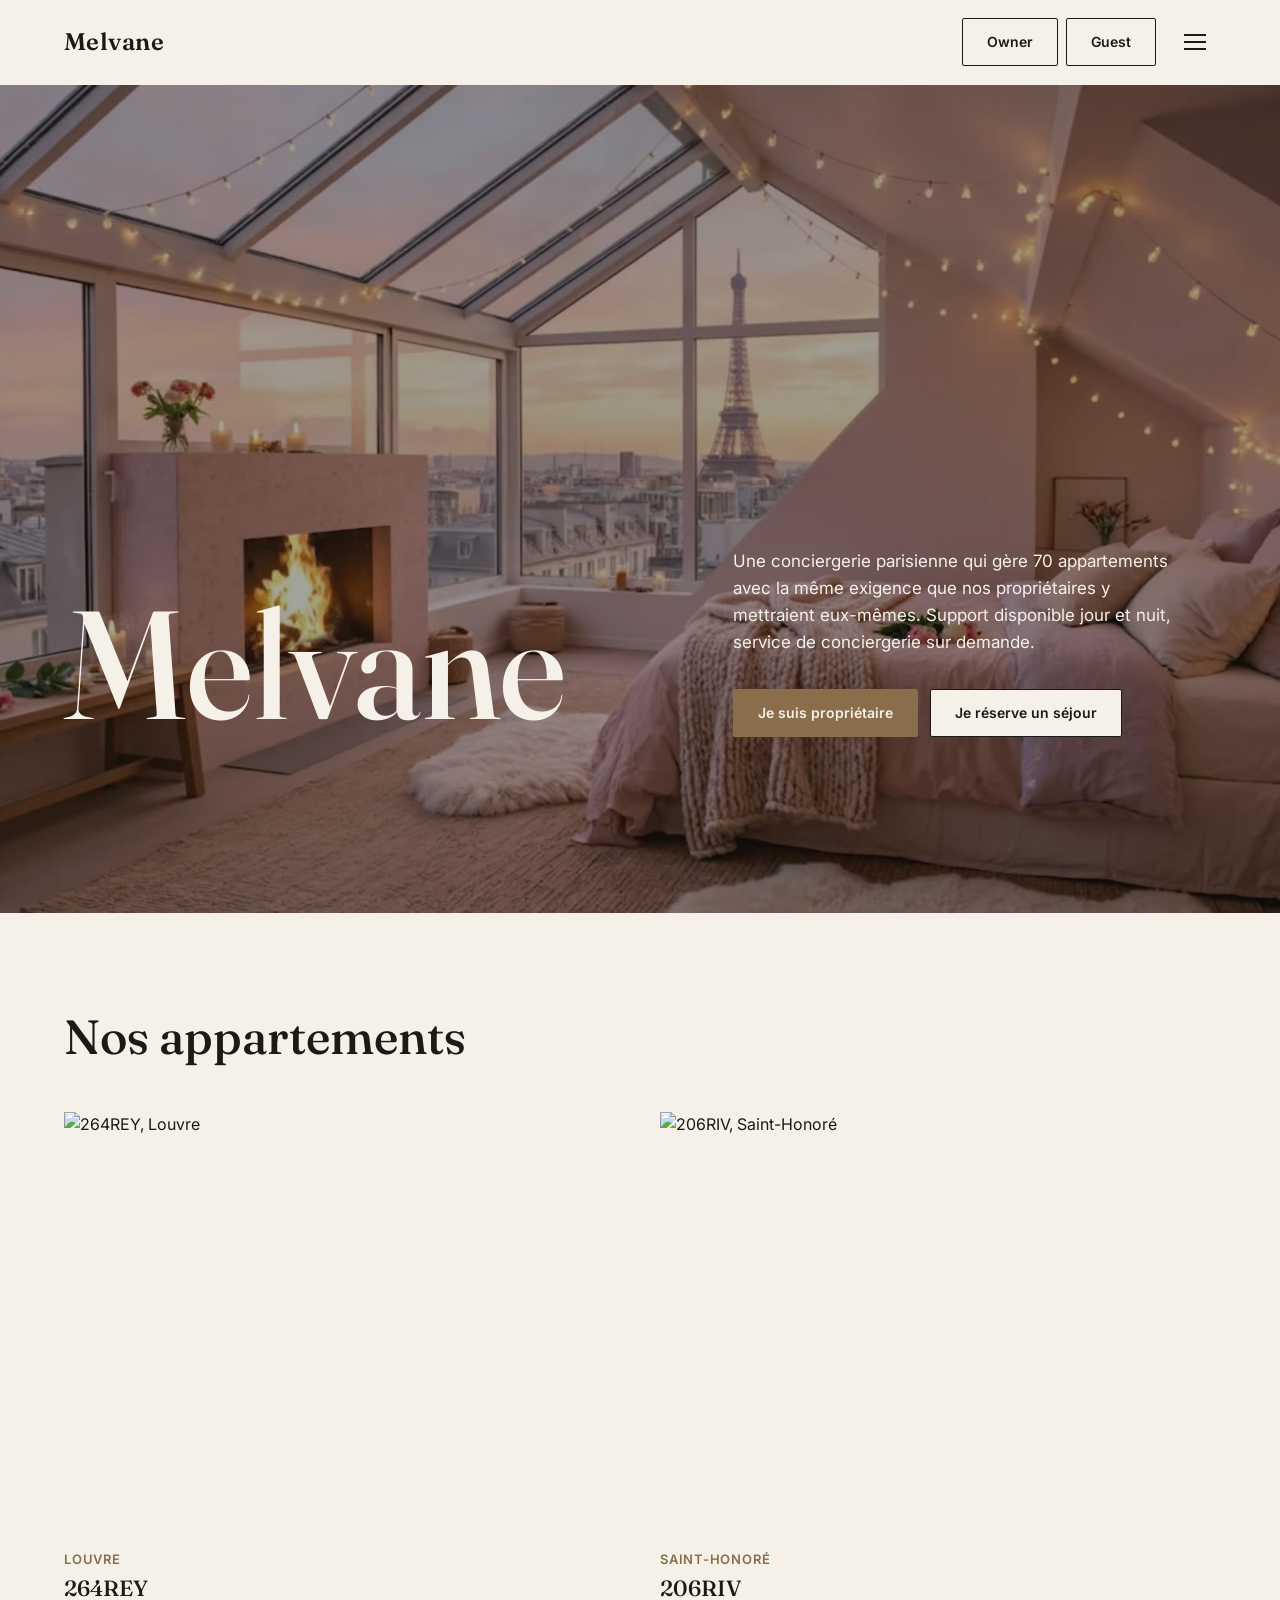
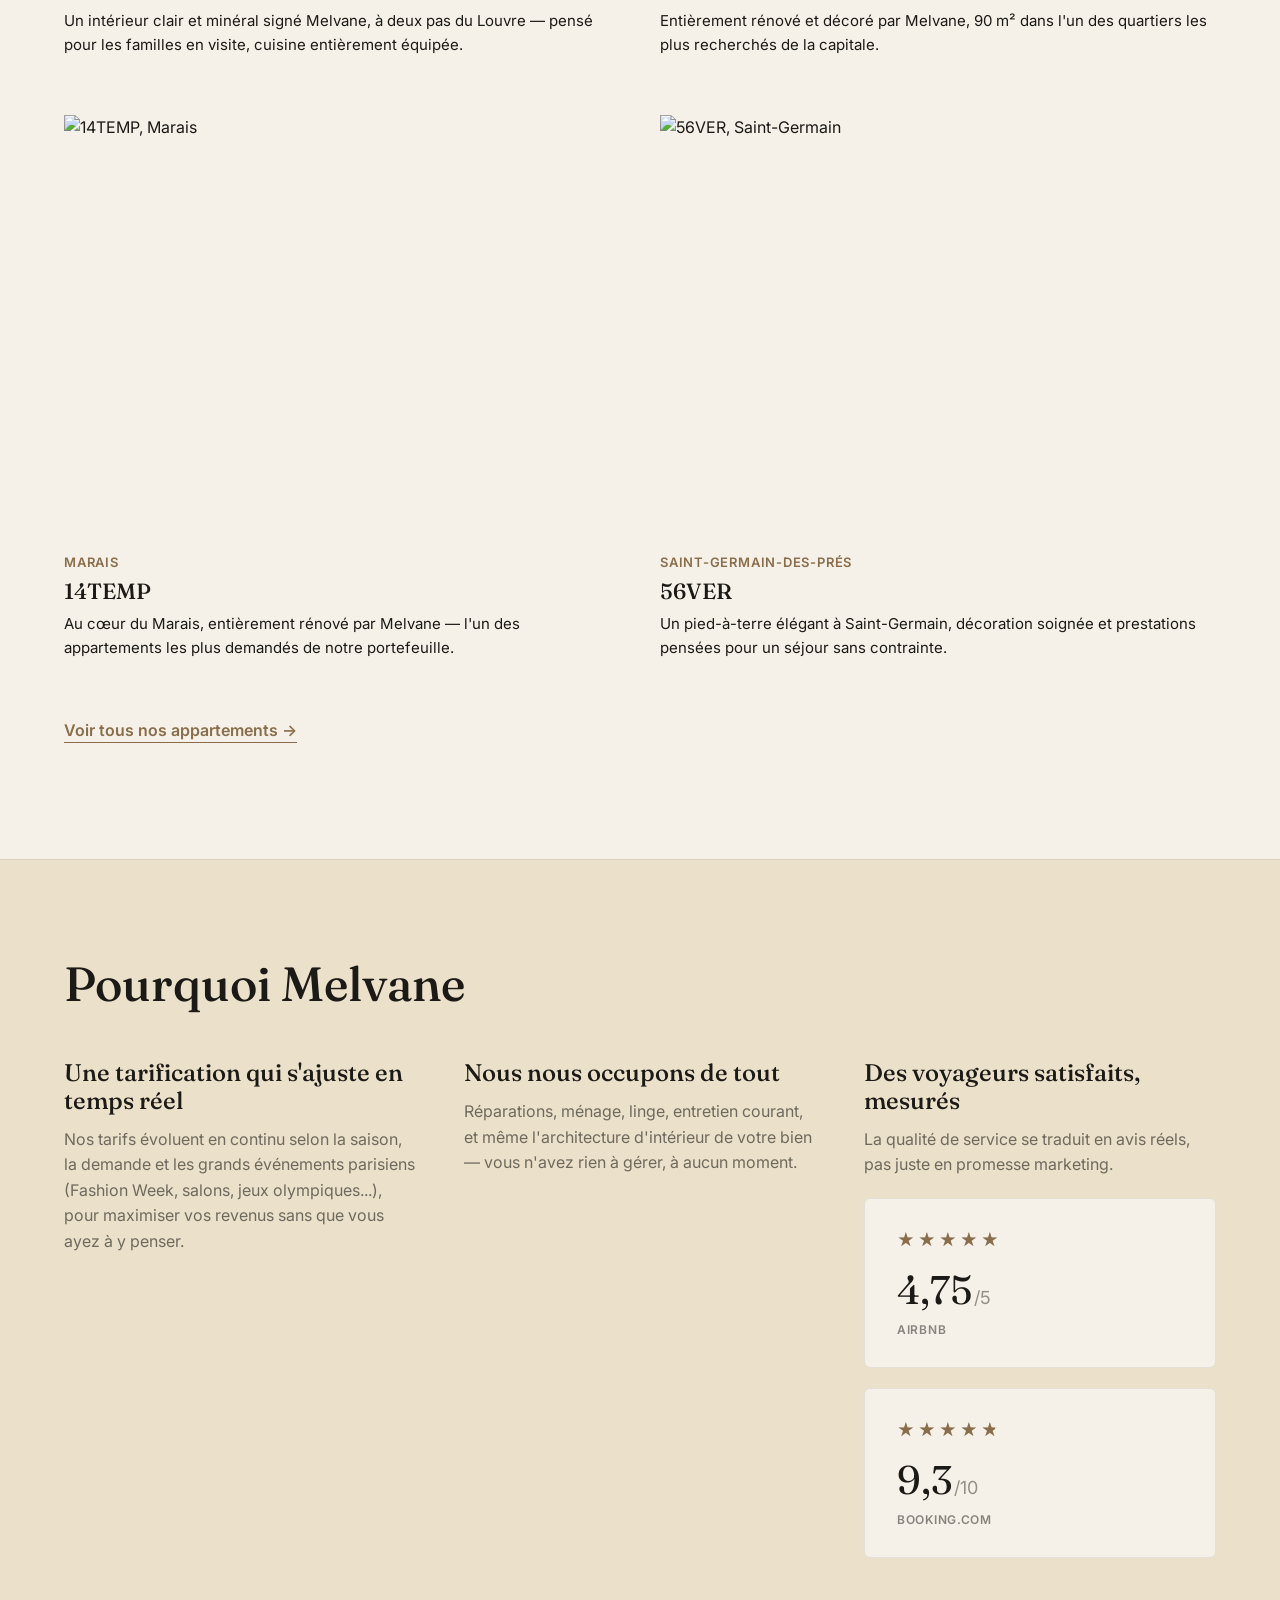
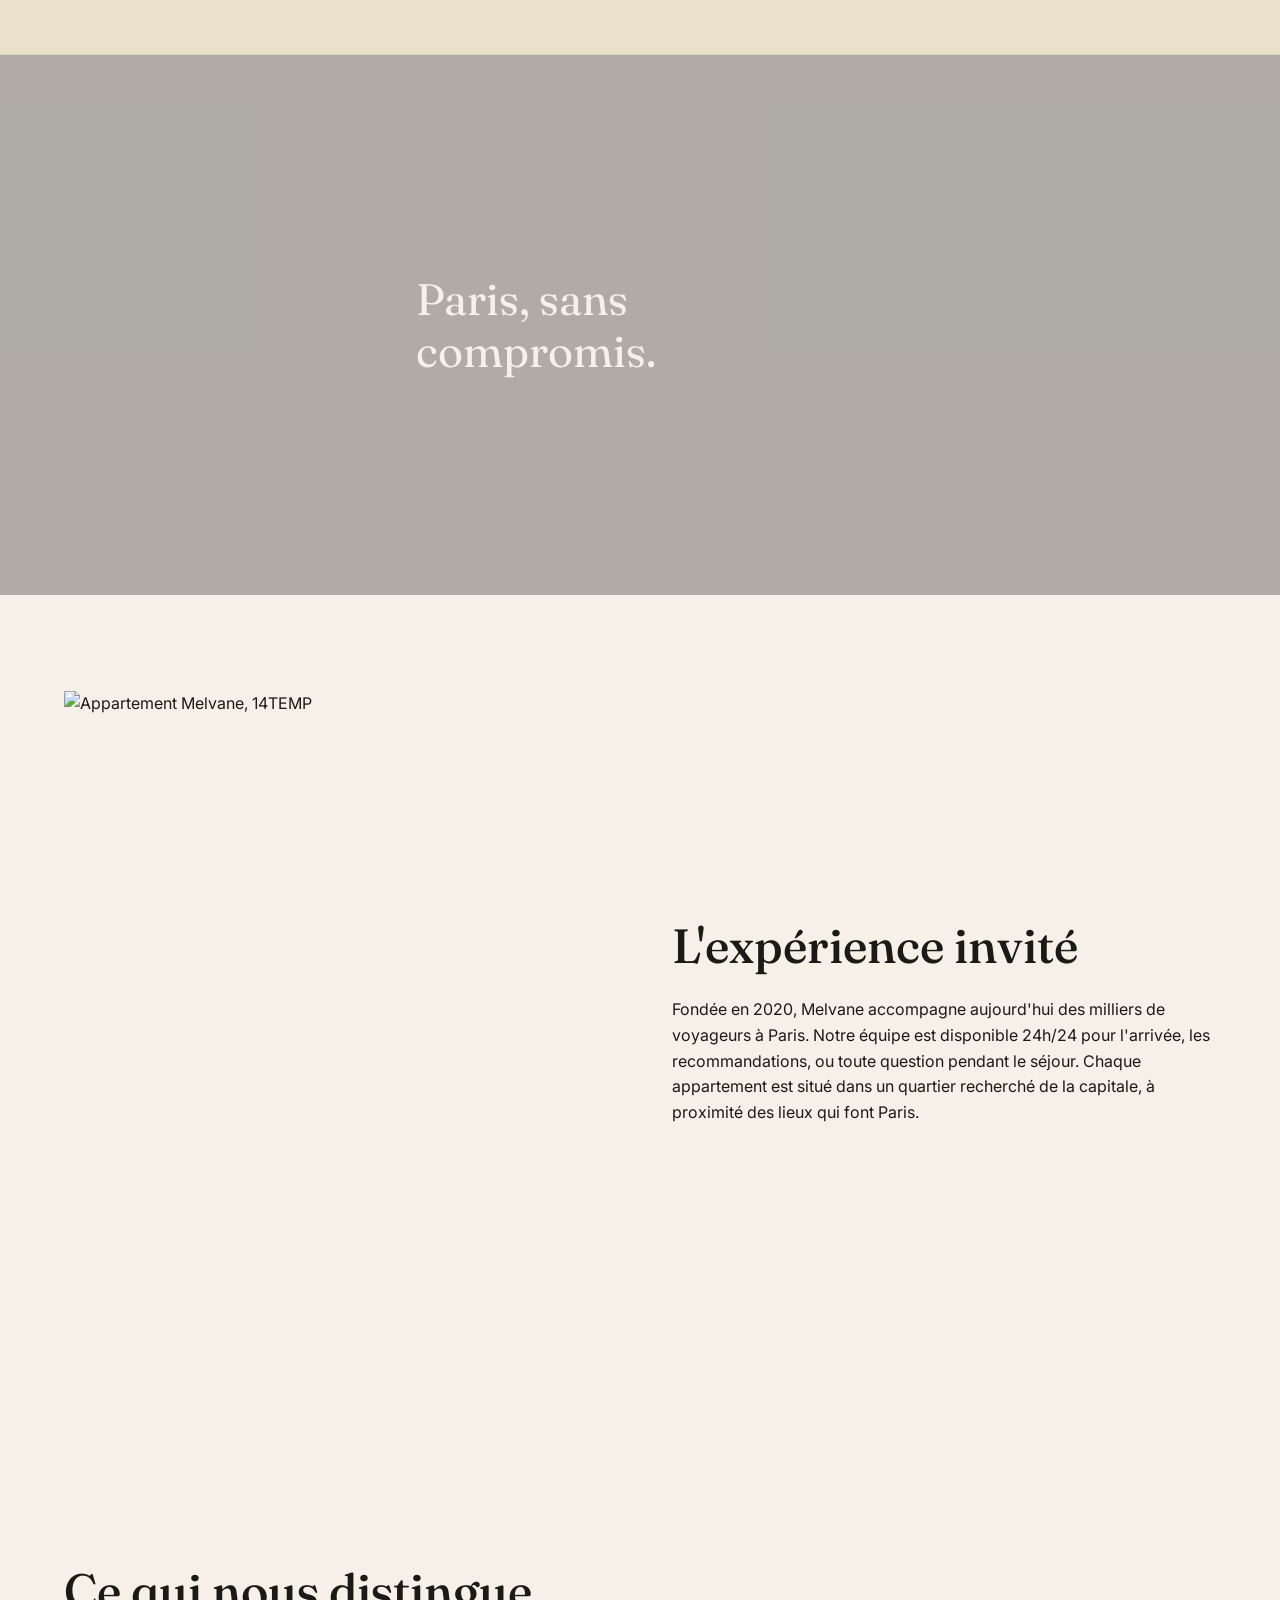
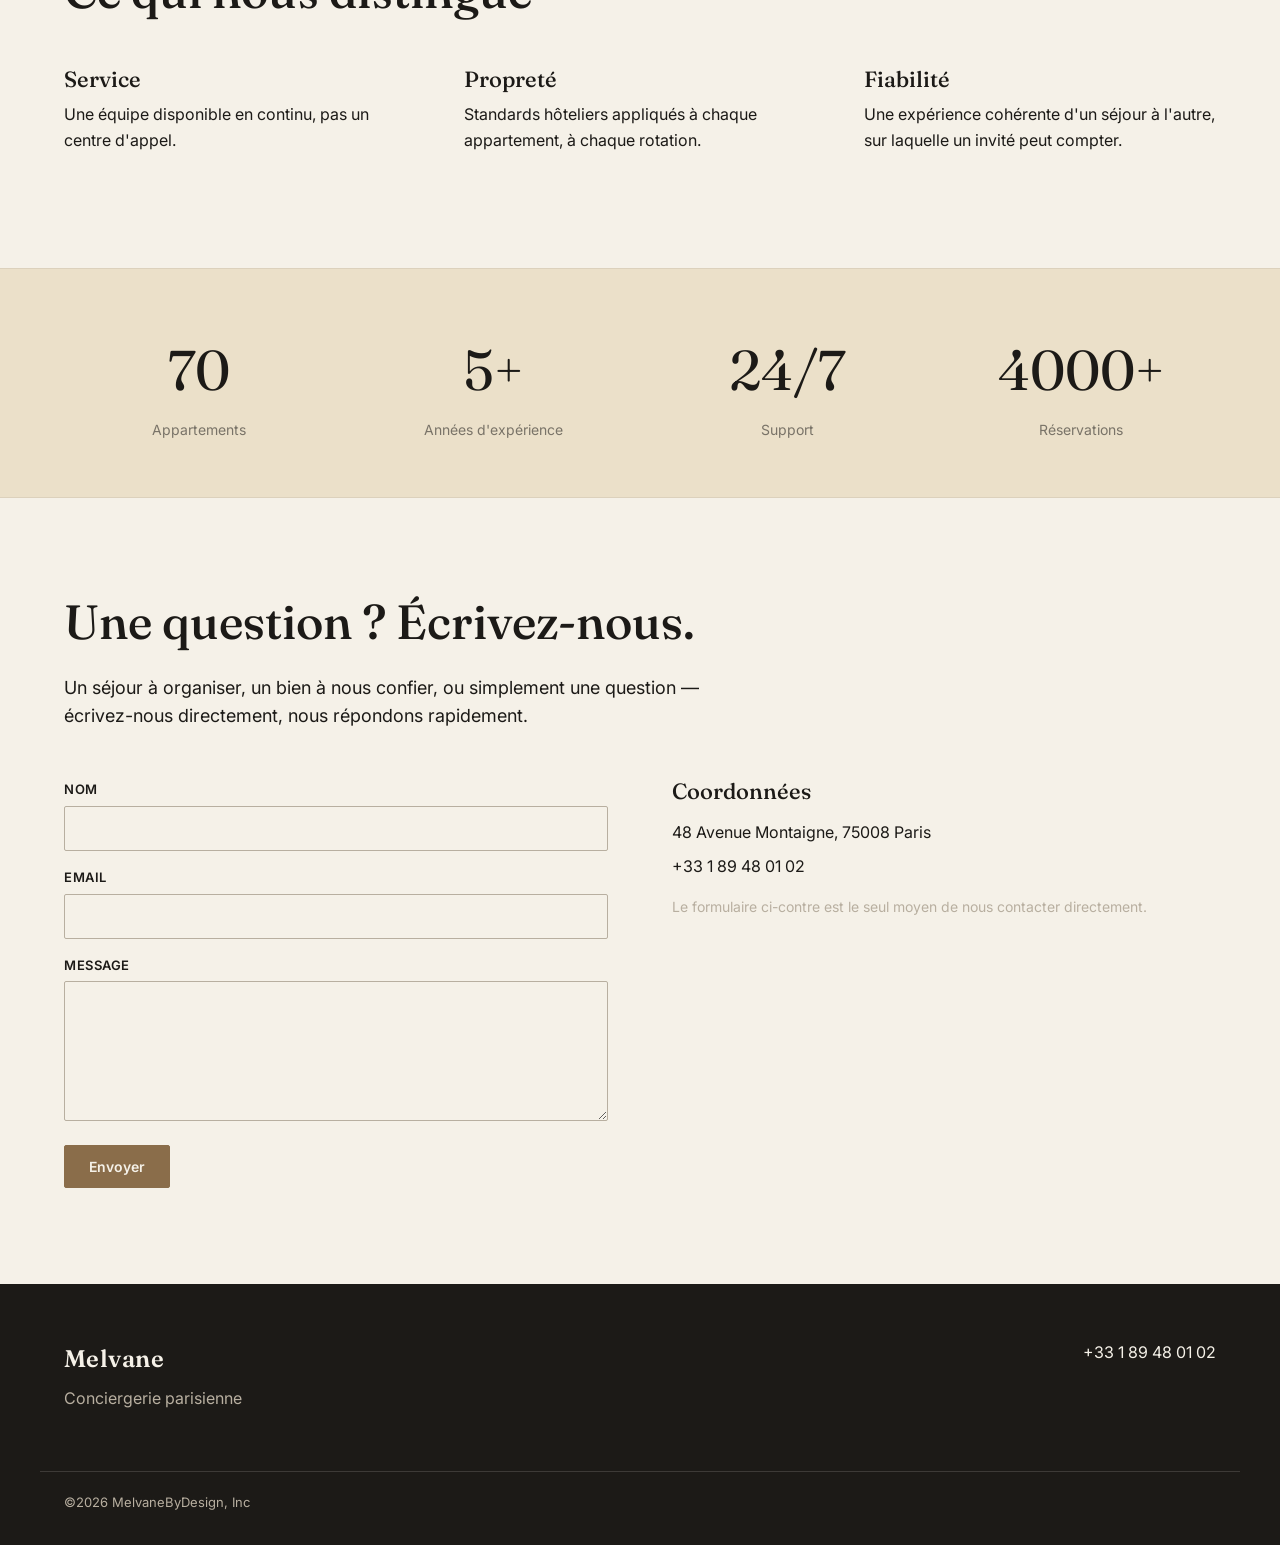
==== index.html @ 76f34d8a "Pilules de service élevées + détail de chaque prestation avec photo Les pilules (01-05) passent d'un" ====
<!DOCTYPE html>
<html lang="fr">
<head>
<meta charset="UTF-8">
<meta name="viewport" content="width=device-width, initial-scale=1.0">
<title>Melvane — Conciergerie parisienne</title>
<meta name="description" content="Melvane gère 70 appartements à Paris avec l'exigence d'un propriétaire. Support 24/7, service de conciergerie sur demande.">
<link rel="stylesheet" href="css/style.css?v=16">
</head>
<body>

<header class="site-header">
  <div class="container">
    <a href="index.html" class="logo">Melvane</a>
    <div class="header-actions">
      <div class="nav-links">
        <a href="owners.html" class="btn btn-outline">Owner</a>
        <a href="guests.html" class="btn btn-outline">Guest</a>
      </div>
      <button class="burger" aria-label="Menu">
        <span></span><span></span><span></span>
      </button>
    </div>
  </div>
</header>

<div class="mobile-menu">
  <div class="mobile-menu-top">
    <span class="logo">Melvane</span>
    <button class="mobile-menu-close" aria-label="Fermer">&times;</button>
  </div>
  <div class="mobile-menu-body">
    <nav>
      <a href="index.html">Accueil</a>
      <a href="guests.html">Guest</a>
      <a href="owners.html">Owner</a>
      <a href="projects.html">Appartements</a>
      <a href="contact.html">Contact</a>
    </nav>
  </div>
</div>

<section class="hero">
  <div class="hero-media">
    <video autoplay muted loop playsinline poster="media/hero-poster.jpg">
      <source src="media/hero.mp4" type="video/mp4">
    </video>
  </div>
  <div class="hero-overlay"></div>
  <div class="hero-content">
    <h1 class="hero-title">Melvane</h1>
    <div>
      <p class="hero-subtitle">Une conciergerie parisienne qui gère 70 appartements avec la même exigence que nos propriétaires y mettraient eux-mêmes. Support disponible jour et nuit, service de conciergerie sur demande.</p>
      <div class="hero-ctas">
        <a href="owners.html" class="btn btn-accent">Je suis propriétaire</a>
        <a href="guests.html" class="btn" style="background:var(--bg);color:var(--ink);">Je réserve un séjour</a>
      </div>
    </div>
  </div>
</section>


<section>
  <div class="container">
    <h2 class="section-title reveal">Nos appartements</h2>
    <div class="apartments-grid reveal">
      <div class="apartment-card">
        <img src="https://static.wixstatic.com/media/c8011e_563cbbe556464065bfdabdff78a0115f~mv2.png/v1/fill/w_900,h_675,al_c,q_85/img.png" alt="264REY, Louvre">
        <div class="quartier">Louvre</div>
        <h3>264REY</h3>
        <p>Un intérieur clair et minéral signé Melvane, à deux pas du Louvre — pensé pour les familles en visite, cuisine entièrement équipée.</p>
      </div>
      <div class="apartment-card">
        <img src="https://static.wixstatic.com/media/c8011e_0fbf247aee4d437ebab6e6b06aa62978~mv2.png/v1/fill/w_900,h_675,al_c,q_85/img.png" alt="206RIV, Saint-Honoré">
        <div class="quartier">Saint-Honoré</div>
        <h3>206RIV</h3>
        <p>Entièrement rénové et décoré par Melvane, 90 m² dans l'un des quartiers les plus recherchés de la capitale.</p>
      </div>
      <div class="apartment-card">
        <img src="https://static.wixstatic.com/media/c8011e_6b1d3b96ce2845b1aabd201b02a7db09~mv2.png/v1/fill/w_900,h_675,al_c,q_85/img.png" alt="14TEMP, Marais">
        <div class="quartier">Marais</div>
        <h3>14TEMP</h3>
        <p>Au cœur du Marais, entièrement rénové par Melvane — l'un des appartements les plus demandés de notre portefeuille.</p>
      </div>
      <div class="apartment-card">
        <img src="https://static.wixstatic.com/media/c8011e_d059117aa9bc48d5bcf49f6070ec0a8e~mv2.png/v1/fill/w_900,h_675,al_c,q_85/img.png" alt="56VER, Saint-Germain">
        <div class="quartier">Saint-Germain-des-Prés</div>
        <h3>56VER</h3>
        <p>Un pied-à-terre élégant à Saint-Germain, décoration soignée et prestations pensées pour un séjour sans contrainte.</p>
      </div>
    </div>
    <p class="section-cta"><a href="projects.html">Voir tous nos appartements →</a></p>
  </div>
</section>

<section class="proof">
  <div class="container">
    <h2 class="section-title reveal">Pourquoi Melvane</h2>
    <div class="proof-grid reveal">
      <div class="proof-block">
        <h3>Une tarification qui s'ajuste en temps réel</h3>
        <p>Nos tarifs évoluent en continu selon la saison, la demande et les grands événements parisiens (Fashion Week, salons, jeux olympiques...), pour maximiser vos revenus sans que vous ayez à y penser.</p>
      </div>
      <div class="proof-block">
        <h3>Nous nous occupons de tout</h3>
        <p>Réparations, ménage, linge, entretien courant, et même l'architecture d'intérieur de votre bien — vous n'avez rien à gérer, à aucun moment.</p>
      </div>
      <div class="proof-block">
        <h3>Des voyageurs satisfaits, mesurés</h3>
        <p style="margin-bottom:20px;">La qualité de service se traduit en avis réels, pas juste en promesse marketing.</p>
        <div class="proof-numbers">
          <div class="rating-card">
            <div class="rating-stars" style="--pct:95%">★★★★★</div>
            <div class="proof-number-value">4,75<span>/5</span></div>
            <div class="proof-number-label">Airbnb</div>
          </div>
          <div class="rating-card">
            <div class="rating-stars" style="--pct:93%">★★★★★</div>
            <div class="proof-number-value">9,3<span>/10</span></div>
            <div class="proof-number-label">Booking.com</div>
          </div>
        </div>
      </div>
    </div>
  </div>
</section>

<section class="editorial-break" style="background-image:url('media/ambiance/louvre-sunset.jpg');">
  <div class="container">
    <blockquote>Paris, sans compromis.</blockquote>
  </div>
</section>

<section>
  <div class="container">
    <div class="editorial reveal">
      <img src="https://static.wixstatic.com/media/c8011e_6b1d3b96ce2845b1aabd201b02a7db09~mv2.png/v1/fill/w_900,h_1125,al_c,q_85/img.png" alt="Appartement Melvane, 14TEMP">
      <div>
        <h2 class="section-title reveal">L'expérience invité</h2>
        <p>Fondée en 2020, Melvane accompagne aujourd'hui des milliers de voyageurs à Paris. Notre équipe est disponible 24h/24 pour l'arrivée, les recommandations, ou toute question pendant le séjour. Chaque appartement est situé dans un quartier recherché de la capitale, à proximité des lieux qui font Paris.</p>
      </div>
    </div>
  </div>
</section>

<section>
  <div class="container">
    <h2 class="section-title reveal">Ce qui nous distingue</h2>
    <div class="pillars reveal">
      <div class="pillar">
        <h3>Service</h3>
        <p>Une équipe disponible en continu, pas un centre d'appel.</p>
      </div>
      <div class="pillar">
        <h3>Propreté</h3>
        <p>Standards hôteliers appliqués à chaque appartement, à chaque rotation.</p>
      </div>
      <div class="pillar">
        <h3>Fiabilité</h3>
        <p>Une expérience cohérente d'un séjour à l'autre, sur laquelle un invité peut compter.</p>
      </div>
    </div>
  </div>
</section>

<section class="stats" style="padding:56px 0;">
  <div class="container" style="grid-template-columns: repeat(4,1fr); display:grid;">
    <div><div class="stat-value" data-count="70">70</div><div class="stat-label">Appartements</div></div>
    <div><div class="stat-value" data-count="5" data-suffix="+">5+</div><div class="stat-label">Années d'expérience</div></div>
    <div><div class="stat-value">24/7</div><div class="stat-label">Support</div></div>
    <div><div class="stat-value" data-count="4000" data-suffix="+">4000+</div><div class="stat-label">Réservations</div></div>
  </div>
</section>

<section>
  <div class="container">
    <h2 class="section-title reveal">Une question ? Écrivez-nous.</h2>
    <p class="section-lede">Un séjour à organiser, un bien à nous confier, ou simplement une question — écrivez-nous directement, nous répondons rapidement.</p>
  </div>
  <div class="container contact-grid reveal">
    <form class="contact-form" action="https://formsubmit.co/md@edelsam.com" method="POST">
      <input type="text" name="_honey" style="display:none" tabindex="-1" autocomplete="off">
      <input type="hidden" name="_subject" value="Nouveau message — site Melvane (Accueil)">
      <input type="hidden" name="_captcha" value="true">
      <input type="hidden" name="_template" value="table">
      <div>
        <label for="home-name">Nom</label>
        <input type="text" id="home-name" name="name" required>
      </div>
      <div>
        <label for="home-email">Email</label>
        <input type="email" id="home-email" name="email" required>
      </div>
      <div>
        <label for="home-message">Message</label>
        <textarea id="home-message" name="message" required></textarea>
      </div>
      <button type="submit" class="btn btn-accent" style="align-self:flex-start;">Envoyer</button>
    </form>
    <div class="contact-info">
      <h3 style="font-family:var(--font-display); font-size:22px; margin-bottom:16px;">Coordonnées</h3>
      <p>48 Avenue Montaigne, 75008 Paris</p>
      <p><a href="tel:+33189480102">+33 1 89 48 01 02</a></p>
      <p style="color:var(--neutral); font-size:14px; margin-top:16px;">Le formulaire ci-contre est le seul moyen de nous contacter directement.</p>
    </div>
  </div>
</section>

<footer class="site-footer">
  <div class="container">
    <div>
      <div class="logo" style="color:var(--on-dark);">Melvane</div>
      <p style="color:var(--neutral); margin-top:8px;">Conciergerie parisienne</p>
    </div>
    <div>
      <p><a href="tel:+33189480102">+33 1 89 48 01 02</a></p>    </div>
  </div>
  <div class="container footer-bottom">
    ©2026 MelvaneByDesign, Inc
  </div>
</footer>

<script src="js/main.js?v=7"></script>
</body>
</html>
---- css/style.css ----
/* Melvane by Design — design system
   Palette pierre/encre quasi monochrome (inspirée Onefinestay), échelle
   typographique du hero (inspirée The Thinking Traveller). Voir brief. */

@import url('https://fonts.googleapis.com/css2?family=Fraunces:opsz,wght@9..144,400;9..144,500;9..144,600&family=Inter:wght@400;500;600;700&display=swap');

:root {
  --bg: #F5F1E8;
  --bg-deep: #EBE0C9;
  --ink: #1C1A17;
  --accent: #8A6D4A;
  --neutral: #B8AFA0;
  --on-dark: #F5F1E8;

  --font-display: 'Fraunces', Georgia, serif;
  --font-body: 'Inter', -apple-system, BlinkMacSystemFont, sans-serif;

  --max-width: 1200px;
}

* { box-sizing: border-box; }

html { scroll-behavior: smooth; }

body {
  margin: 0;
  /* !important nécessaire : le widget Guesty injecte une règle globale
     "body{background:transparent}" dans sa feuille de style (non isolée),
     qui écraserait sinon notre fond sur toutes les pages où le widget
     est présent. */
  background: var(--bg) !important;
  color: var(--ink);
  font-family: var(--font-body);
  font-size: 16px;
  line-height: 1.6;
  -webkit-font-smoothing: antialiased;
}

img { max-width: 100%; display: block; }

a { color: inherit; text-decoration: none; }

h1, h2, h3 {
  font-family: var(--font-display);
  font-weight: 500;
  line-height: 1.15;
  margin: 0 0 0.5em;
  color: var(--ink);
}

p {
  margin: 0 0 1.2em;
  max-width: 62ch;
}

.container {
  max-width: var(--max-width);
  margin: 0 auto;
  padding: 0 24px;
}

/* ---------- Header ---------- */

.site-header {
  position: sticky;
  top: 0;
  z-index: 100;
  background: var(--bg);
  border-bottom: 1px solid transparent;
  transition: border-color 0.3s ease, box-shadow 0.3s ease;
}

.site-header.scrolled {
  border-bottom-color: rgba(28,26,23,0.08);
  box-shadow: 0 4px 24px rgba(28,26,23,0.04);
}

/* Révélation douce au scroll */
.reveal {
  opacity: 0;
  transform: translateY(18px);
  transition: opacity 0.7s cubic-bezier(.2,.7,.2,1), transform 0.7s cubic-bezier(.2,.7,.2,1);
}
.reveal.is-visible {
  opacity: 1;
  transform: none;
}
.reveal-1 { transition-delay: 0.05s; }
.reveal-2 { transition-delay: 0.15s; }
.reveal-3 { transition-delay: 0.25s; }

.site-header .container {
  display: flex;
  align-items: center;
  justify-content: space-between;
  height: 84px;
}

.logo {
  font-family: var(--font-display);
  font-size: 24px;
  font-weight: 600;
  color: var(--ink);
  letter-spacing: 0.02em;
}

.header-actions {
  display: flex;
  align-items: center;
  gap: 12px;
}

.btn {
  display: inline-block;
  font-family: var(--font-body);
  font-weight: 600;
  font-size: 14px;
  padding: 12px 24px;
  border-radius: 2px;
  border: 1px solid var(--ink);
  cursor: pointer;
  background: var(--ink);
  color: var(--bg);
  transition: background 0.2s ease, color 0.2s ease, border-color 0.2s ease, transform 0.15s ease;
}

.btn:hover {
  background: transparent;
  color: var(--ink);
  transform: translateY(-1px);
}

.btn-accent {
  background: var(--accent);
  color: var(--bg);
  border-color: var(--accent);
}

.btn-accent:hover {
  background: transparent;
  color: var(--accent);
}

.btn-outline {
  background: transparent;
  color: var(--ink);
  border: 1px solid var(--ink);
}

.btn-outline:hover {
  background: var(--ink);
  color: var(--bg);
}

.nav-links {
  display: flex;
  gap: 8px;
}

/* Boutons Owner/Guest actifs selon la page courante */
.nav-links a[aria-current="page"],
.mobile-menu nav a[aria-current="page"] {
  position: relative;
}
.nav-links a.btn[aria-current="page"] {
  background: var(--accent);
  border-color: var(--accent);
  color: var(--bg);
}

.burger {
  display: flex;
  flex-direction: column;
  justify-content: center;
  gap: 5px;
  width: 40px;
  height: 40px;
  background: none;
  border: none;
  cursor: pointer;
  padding: 8px;
  margin-left: 8px;
  border-radius: 50%;
  transition: background 0.2s ease;
}

.burger:hover { background: rgba(28,26,23,0.06); }

.burger span {
  width: 22px;
  height: 2px;
  background: var(--ink);
  display: block;
  transition: transform 0.25s ease, opacity 0.25s ease;
}

.burger.open span:nth-child(1) { transform: translateY(7px) rotate(45deg); }
.burger.open span:nth-child(2) { opacity: 0; }
.burger.open span:nth-child(3) { transform: translateY(-7px) rotate(-45deg); }

.mobile-menu {
  display: none;
  position: fixed;
  inset: 0;
  width: 100%;
  height: 100%;
  background: var(--bg);
  z-index: 200;
  flex-direction: column;
  overflow-x: hidden;
  overflow-y: auto;
  box-sizing: border-box;
  opacity: 0;
  transition: opacity 0.25s ease;
}

.mobile-menu.open { display: flex; opacity: 1; }

.mobile-menu-top {
  display: flex;
  justify-content: space-between;
  align-items: center;
  width: 100%;
  box-sizing: border-box;
  padding: 0 24px;
  height: 84px;
  flex: none;
  border-bottom: 1px solid rgba(28,26,23,0.08);
}

.mobile-menu-close {
  background: none;
  border: none;
  font-size: 28px;
  line-height: 1;
  cursor: pointer;
  color: var(--ink);
  width: 40px;
  height: 40px;
  border-radius: 50%;
  transition: background 0.2s ease;
}

.mobile-menu-close:hover { background: rgba(28,26,23,0.06); }

.mobile-menu-body {
  flex: 1;
  display: flex;
  flex-direction: column;
  justify-content: center;
  padding: 24px 24px 80px;
  max-width: var(--max-width);
  width: 100%;
  margin: 0 auto;
  box-sizing: border-box;
}

.mobile-menu nav {
  display: flex;
  flex-direction: column;
  gap: 8px;
  font-family: var(--font-display);
  width: 100%;
}

.mobile-menu nav a {
  font-size: clamp(32px, 8vw, 56px);
  padding: 10px 2px;
  color: var(--ink);
  border-bottom: 1px solid transparent;
  transition: color 0.2s ease, opacity 0.2s ease;
  opacity: 0.55;
}

.mobile-menu nav a:hover,
.mobile-menu nav a:focus-visible {
  opacity: 1;
  color: var(--accent);
}

.mobile-menu nav a[aria-current="page"] {
  opacity: 1;
}

.mobile-menu nav a[aria-current="page"]::after {
  content: '';
  display: inline-block;
  width: 8px;
  height: 8px;
  margin-left: 14px;
  border-radius: 50%;
  background: var(--accent);
  vertical-align: middle;
}

@media (max-width: 640px) {
  .nav-links { display: none; }
}

/* ---------- Hero ---------- */

.hero {
  position: relative;
  min-height: 92vh;
  display: flex;
  align-items: flex-end;
  overflow: hidden;
  color: var(--on-dark);
}

.hero-media {
  position: absolute;
  inset: 0;
  z-index: 0;
}

.hero-media img,
.hero-media video {
  width: 100%;
  height: 100%;
  object-fit: cover;
}

.hero-overlay {
  position: absolute;
  inset: 0;
  background: rgba(28,26,23,0.4);
  z-index: 1;
}

.hero-content {
  position: relative;
  z-index: 2;
  width: 100%;
  padding: 0 24px 80px;
  max-width: var(--max-width);
  margin: 0 auto;
  display: grid;
  grid-template-columns: 1.3fr 1fr;
  gap: 40px;
  align-items: end;
}

.hero-title {
  font-size: clamp(72px, 12vw, 160px);
  color: var(--on-dark);
  margin: 0;
  line-height: 0.95;
}

.hero-subtitle {
  color: var(--on-dark);
  font-size: 17px;
  max-width: 42ch;
  margin-bottom: 32px;
}

.hero-ctas {
  display: flex;
  gap: 12px;
  flex-wrap: wrap;
  margin-top: 24px;
}

@media (max-width: 760px) {
  .hero-content { grid-template-columns: 1fr; }
  .hero { min-height: 100vh; align-items: center; }
}

/* ---------- Sections ---------- */

section { padding: 96px 0; }

.section-title {
  font-size: clamp(32px, 4vw, 48px);
  margin-bottom: 24px;
}

.section-lede {
  max-width: 60ch;
  color: var(--ink);
  font-size: 18px;
  margin-bottom: 48px;
}

/* Reassurance stats */

.stats {
  background: var(--bg-deep);
  color: var(--ink);
  padding: 64px 0;
  border-top: 1px solid rgba(28,26,23,0.07);
  border-bottom: 1px solid rgba(28,26,23,0.07);
}

.stats .container {
  display: grid;
  grid-template-columns: repeat(4, 1fr);
  gap: 24px;
  text-align: center;
}

.stat-value {
  font-family: var(--font-display);
  font-size: clamp(36px, 5vw, 56px);
  color: var(--ink);
  margin-bottom: 4px;
}

.stat-label {
  color: rgba(28,26,23,0.55);
  font-size: 14px;
}

@media (max-width: 700px) {
  .stats .container { grid-template-columns: repeat(2, 1fr); }
}

/* Pourquoi Melvane / différenciants */

.proof {
  background: var(--bg-deep);
  color: var(--ink);
  border-top: 1px solid rgba(28,26,23,0.07);
  border-bottom: 1px solid rgba(28,26,23,0.07);
}

.proof .section-title,
.proof h3 { color: var(--ink); }

.proof-grid {
  display: grid;
  grid-template-columns: repeat(3, 1fr);
  gap: 48px;
  margin-top: 48px;
}

.proof-block h3 {
  font-size: 24px;
  margin-bottom: 12px;
}

.proof-block p {
  color: rgba(28,26,23,0.6);
  font-size: 16px;
}

.proof-numbers {
  display: flex;
  gap: 20px;
  margin-top: 16px;
  flex-wrap: wrap;
}

.rating-card {
  flex: 1 1 180px;
  background: var(--bg);
  border: 1px solid rgba(28,26,23,0.08);
  border-radius: 6px;
  padding: 28px 32px;
  transition: border-color 0.2s ease, transform 0.2s ease, box-shadow 0.2s ease;
}

.rating-card:hover {
  border-color: rgba(28,26,23,0.16);
  box-shadow: 0 12px 32px rgba(28,26,23,0.06);
  transform: translateY(-2px);
}

.rating-stars {
  position: relative;
  display: inline-block;
  font-size: 17px;
  letter-spacing: 3px;
  color: rgba(28,26,23,0.15);
  margin-bottom: 16px;
}

.rating-stars::before {
  content: '★★★★★';
  position: absolute;
  inset: 0;
  width: var(--pct, 100%);
  overflow: hidden;
  white-space: nowrap;
  color: var(--accent);
}

.proof-number-value {
  font-family: var(--font-display);
  font-size: 40px;
  color: var(--ink);
  line-height: 1;
}

.proof-number-value span {
  font-family: var(--font-body);
  font-size: 18px;
  color: rgba(28,26,23,0.45);
  margin-left: 2px;
}

.proof-number-label {
  color: rgba(28,26,23,0.5);
  font-size: 12px;
  font-weight: 600;
  text-transform: uppercase;
  letter-spacing: 0.06em;
  margin-top: 10px;
}

@media (max-width: 860px) {
  .proof-grid { grid-template-columns: 1fr; gap: 40px; }
}

/* Pillars (Ce qui nous distingue) */

.pillars {
  display: grid;
  grid-template-columns: repeat(3, 1fr);
  gap: 48px;
  margin-top: 48px;
}

.pillar h3 { font-size: 22px; margin-bottom: 10px; }
.pillar p { color: var(--ink); }

@media (max-width: 860px) {
  .pillars { grid-template-columns: 1fr; gap: 32px; }
}

/* Apartments grid */

.apartments-grid {
  display: grid;
  grid-template-columns: repeat(2, 1fr);
  gap: 40px;
  margin-top: 48px;
}

.apartment-card img {
  width: 100%;
  aspect-ratio: 4/3;
  object-fit: cover;
  margin-bottom: 20px;
}

.apartment-card .quartier {
  color: var(--accent);
  font-size: 13px;
  font-weight: 600;
  text-transform: uppercase;
  letter-spacing: 0.06em;
  margin-bottom: 6px;
}

.apartment-card h3 { font-size: 22px; margin-bottom: 8px; }

.apartment-card p { font-size: 15px; color: var(--ink); }

@media (max-width: 760px) {
  .apartments-grid { grid-template-columns: 1fr; }
}

.section-cta {
  margin-top: 40px;
}

.section-cta a {
  font-weight: 600;
  border-bottom: 1px solid var(--accent);
  color: var(--accent);
  padding-bottom: 2px;
}

/* Two-col editorial (guest experience) */

.editorial {
  display: grid;
  grid-template-columns: 1fr 1fr;
  gap: 64px;
  align-items: center;
}

.editorial img {
  width: 100%;
  aspect-ratio: 4/5;
  object-fit: cover;
}

@media (max-width: 860px) {
  .editorial { grid-template-columns: 1fr; gap: 32px; }
}

/* Owners page specific blocks */

.owner-block {
  display: grid;
  grid-template-columns: 1fr 1fr;
  gap: 56px;
  align-items: center;
  padding: 72px 0;
  border-bottom: 1px solid rgba(28,26,23,0.08);
}

.owner-block:last-of-type { border-bottom: none; }

.owner-block img {
  width: 100%;
  aspect-ratio: 4/3;
  object-fit: cover;
}

/* Pilules de service (cliquables, ancrent vers le détail plus bas) */

.service-pills {
  display: flex;
  flex-wrap: wrap;
  gap: 10px;
  margin-top: 24px;
}

.service-pill {
  display: inline-flex;
  align-items: center;
  gap: 8px;
  padding: 6px 18px 6px 6px;
  background: var(--bg);
  border: 1px solid rgba(28,26,23,0.08);
  border-radius: 999px;
  font-size: 14px;
  font-weight: 500;
  color: var(--ink);
  cursor: pointer;
  box-shadow: 0 3px 10px rgba(28,26,23,0.07);
  transition: background 0.2s ease, color 0.2s ease, box-shadow 0.2s ease, transform 0.2s ease;
}

.service-pill span {
  display: flex;
  align-items: center;
  justify-content: center;
  flex-shrink: 0;
  width: 22px;
  height: 22px;
  border-radius: 50%;
  background: var(--accent);
  color: var(--on-dark);
  font-size: 11px;
  font-weight: 700;
}

.service-pill:hover {
  background: var(--ink);
  color: var(--on-dark);
  box-shadow: 0 8px 20px rgba(28,26,23,0.16);
  transform: translateY(-2px);
}

/* Détail des prestations (cibles des ancres ci-dessus) : mêmes blocs
   alternés image/texte que l'intro de la page, un par prestation. */

.owner-block[id] {
  scroll-margin-top: 110px;
}

.service-detail {
  padding-top: 16px;
  border-top: 2px solid var(--accent);
}

.service-detail-num {
  display: block;
  font-family: var(--font-display);
  font-size: 15px;
  font-weight: 600;
  color: var(--accent);
  letter-spacing: 0.05em;
  margin-bottom: 10px;
}

.service-detail h3 {
  font-size: 26px;
  margin-bottom: 12px;
}

.service-detail p {
  font-size: 16px;
  color: rgba(28,26,23,0.65);
}

@media (max-width: 860px) {
  .owner-block { grid-template-columns: 1fr; gap: 32px; }
}

/* Contact / booking bands */

.booking-band {
  background: var(--ink);
  color: var(--on-dark);
  text-align: center;
  padding: 80px 0;
}

.booking-band h2 { color: var(--on-dark); }
.booking-band p { color: var(--neutral); margin: 0 auto 32px; }

.widget-shell {
  background: #fff;
  border-radius: 10px;
  padding: 12px;
  max-width: 900px;
  margin: 0 auto;
  color: var(--ink);
  box-shadow: 0 20px 60px rgba(28,26,23,0.08);
  border: 1px solid rgba(28,26,23,0.06);
}

/* Carte flottante : chevauche volontairement le bas de la photo de hero
   au lieu de se coller pile à son bord (transition nette et sans respiration
   jugée "horrible") — motif classique des barres de recherche premium. */
.widget-shell--float {
  position: relative;
  z-index: 5;
  margin-top: -76px;
  margin-bottom: 64px;
}

.widget-placeholder {
  border: 1px dashed var(--neutral);
  border-radius: 4px;
  padding: 48px 24px;
  text-align: center;
  color: var(--ink);
  font-size: 14px;
}

/* ---------- Widget Guesty : habillage "natif" ----------
   Le widget n'est pas dans un iframe (voir snippet fourni par Guesty),
   donc son DOM est dans notre propre page : on peut le restyler avec
   notre propre CSS, malgré ce que suggérait le brief initial. Seules
   les règles internes qui utilisent des couleurs/valeurs calculées en
   JS (ex. la couleur "brand-primary") restent hors de notre contrôle
   direct, mais on la pilote déjà via le paramètre "color" du widget. */

.guesty-root-element,
.guesty-root-element * {
  font-family: var(--font-body) !important;
}

/* Le widget rend chaque champ dans une balise <section> — notre règle
   globale "section { padding: 96px 0 }" (pensée pour les sections de
   page) s'y appliquait aussi et gonflait chaque champ de ~192px de vide.
   On neutralise le padding uniquement à l'intérieur du widget. */
.guesty-root-element section {
  padding: 0 !important;
}

/* La destination (cities-dropdown) est un <select> que Guesty passe lui-même
   en display:none tant qu'aucune destination n'est configurée côté back-office
   (une seule option placeholder désactivée) — mais sa section garde sa largeur
   dans le flex, ce qui créait un grand vide à gauche de la barre. On la masque
   entièrement ; à réactiver dès que des destinations existent dans Guesty. */
.guesty-root-element .cities-dropdown {
  display: none !important;
}

.guesty-root-element.guesty-widget__container {
  display: flex !important;
  align-items: stretch !important;
  gap: 0;
  width: 100%;
  border: 1px solid rgba(28,26,23,0.15);
  border-radius: 8px;
  /* Pas d'overflow:hidden ici : le calendrier (.lightpick) et le menu du
     sélecteur de voyageurs se positionnent en absolute par rapport à cette
     barre et débordent volontairement en dessous — un overflow:hidden les
     couperait entièrement. On simule le pourtour arrondi uniquement sur le
     bouton (seul enfant avec un fond plein) au lieu de clipper le conteneur. */
  background: var(--bg);
}

.guesty-root-element .guesty-widget__item {
  margin: 0 !important;
  flex: 1 1 0;
  min-width: 0;
  min-height: 56px;
  display: flex;
  align-items: center;
  padding: 4px 20px;
  border-right: 1px solid rgba(28,26,23,0.12);
}

.guesty-root-element .guesty-widget__item:last-child {
  border-right: none;
  flex: 0 0 auto;
  padding: 0;
}

/* Le champ dates pèse deux fois plus qu'un champ simple (2 inputs à l'intérieur) */
.guesty-root-element .guesty-widget__item:has(#guesty-search-widget__datepicker) {
  flex: 2 1 0;
}

.guesty-root-element #guesty-search-widget__datepicker {
  display: flex;
  align-items: center;
  width: 100%;
}

.guesty-root-element #guesty-search-widget__datepicker > div {
  flex: 1 1 50%;
  min-width: 0;
}

.guesty-root-element #guesty-search-widget__datepicker > div:first-child {
  border-right: 1px solid rgba(28,26,23,0.12);
}

.guesty-root-element .__super-input {
  border: none !important;
  background: transparent !important;
  width: 100%;
  height: 56px !important;
  padding: 0 16px !important;
  font-size: 14px !important;
  color: var(--ink) !important;
  box-sizing: border-box;
}

.guesty-root-element .guests-dropdown,
.guesty-root-element .selectr-container {
  width: 100%;
}

.guesty-root-element .selectr-selected {
  border: none !important;
  border-radius: 0 !important;
  background-color: transparent !important;
  height: 56px !important;
  display: flex !important;
  align-items: center;
  padding: 0 16px !important;
  font-size: 14px !important;
}

.guesty-root-element .guesty-search-submit-btn {
  height: 56px !important;
  width: 180px !important;
  border: none !important;
  border-radius: 0 8px 8px 0 !important;
  font-weight: 600 !important;
  font-size: 13px !important;
  letter-spacing: 0.04em;
  text-transform: uppercase;
  background: var(--accent) !important;
  color: var(--on-dark) !important;
  transition: opacity 0.2s ease;
}

.guesty-root-element .guesty-search-submit-btn:hover {
  opacity: 0.85;
}

@media (max-width: 700px) {
  .guesty-root-element.guesty-widget__container {
    flex-direction: column;
    border-radius: 12px;
  }
  .guesty-root-element .guesty-widget__item {
    border-right: none;
    border-bottom: 1px solid rgba(28,26,23,0.12);
    width: 100%;
  }
  .guesty-root-element .guesty-widget__item:last-child {
    border-bottom: none;
  }
  .guesty-root-element .guesty-search-submit-btn {
    width: 100% !important;
    border-radius: 0 0 12px 12px !important;
  }
}

/* Contact form */

.contact-grid {
  display: grid;
  grid-template-columns: 1fr 1fr;
  gap: 64px;
}

form.contact-form { display: flex; flex-direction: column; gap: 16px; }

.contact-form label {
  font-size: 13px;
  font-weight: 600;
  text-transform: uppercase;
  letter-spacing: 0.04em;
  color: var(--ink);
  margin-bottom: 6px;
  display: block;
}

.contact-form input,
.contact-form textarea {
  width: 100%;
  padding: 12px 14px;
  border: 1px solid var(--neutral);
  border-radius: 2px;
  background: var(--bg);
  font-family: var(--font-body);
  font-size: 15px;
  color: var(--ink);
}

.contact-form textarea { min-height: 140px; resize: vertical; }

.contact-info p { margin-bottom: 8px; }

@media (max-width: 860px) {
  .contact-grid { grid-template-columns: 1fr; gap: 40px; }
}

/* Footer */

.site-footer {
  background: var(--ink);
  color: var(--neutral);
  padding: 56px 0 32px;
}

.site-footer .container {
  display: flex;
  justify-content: space-between;
  flex-wrap: wrap;
  gap: 24px;
}

.site-footer a { color: var(--on-dark); }

.site-footer .footer-bottom {
  margin-top: 40px;
  font-size: 13px;
  color: var(--neutral);
  border-top: 1px solid rgba(245,241,232,0.15);
  padding-top: 20px;
}

/* Page hero (non-home pages) */

.page-hero {
  padding: 160px 0 64px;
  text-align: left;
}

.page-hero h1 { font-size: clamp(48px, 7vw, 84px); }

/* Variante photographique : image d'ambiance Paris en fond, overlay ink
   pour la lisibilité du texte clair — remplace le bandeau plat sur les
   pages secondaires (tendance 2026 : hero éditorial plutôt qu'un simple
   titre sur fond uni). */
.page-hero.has-image {
  position: relative;
  padding: 200px 0 88px;
  background-size: cover;
  background-position: center;
  color: var(--on-dark);
}

.page-hero.has-image::before {
  content: '';
  position: absolute;
  inset: 0;
  background: linear-gradient(180deg, rgba(28,26,23,0.55), rgba(28,26,23,0.4));
}

.page-hero.has-image .container {
  position: relative;
  z-index: 1;
}

.page-hero.has-image h1,
.page-hero.has-image .section-lede {
  color: var(--on-dark);
}

.page-hero.has-image .section-lede {
  color: rgba(245,241,232,0.85);
}

/* Variante vidéo : fond animé (boucle silencieuse), titre réduit et
   centré verticalement (au lieu du très grand titre en butée basse du
   hero d'accueil) — contenu aligné à gauche, pas centré horizontalement. */
.page-hero.has-video {
  position: relative;
  min-height: 74vh;
  display: flex;
  align-items: center;
  /* padding-bottom décale le centrage vers le haut pour compenser la carte
     flottante du widget, qui recouvre visuellement le bas de la vidéo :
     un centrage naïf sur toute la hauteur paraît alors "en bas". */
  padding: 0 0 180px;
  overflow: hidden;
  color: var(--on-dark);
}

.page-hero.has-video .hero-media {
  position: absolute;
  inset: 0;
  z-index: 0;
}

.page-hero.has-video .hero-media video {
  width: 100%;
  height: 100%;
  object-fit: cover;
  object-position: center center;
}

.page-hero.has-video::before {
  content: '';
  position: absolute;
  inset: 0;
  background: rgba(28,26,23,0.42);
  z-index: 1;
}

.page-hero.has-video .container {
  position: relative;
  z-index: 2;
}

.page-hero.has-video h1 {
  font-size: clamp(32px, 4.2vw, 52px);
  color: var(--on-dark);
}

.page-hero.has-video .section-lede {
  color: rgba(245,241,232,0.85);
  margin-bottom: 0;
}

@media (max-width: 700px) {
  .page-hero.has-video { min-height: 64vh; }
}

/* Bande éditoriale plein cadre (pause visuelle entre deux sections) */

.editorial-break {
  position: relative;
  min-height: 60vh;
  display: flex;
  align-items: center;
  background-size: cover;
  background-position: center;
  background-attachment: fixed;
}

.editorial-break::before {
  content: '';
  position: absolute;
  inset: 0;
  background: rgba(28,26,23,0.32);
}

.editorial-break .container {
  position: relative;
  z-index: 1;
}

.editorial-break blockquote {
  margin: 0;
  font-family: var(--font-display);
  font-size: clamp(28px, 4vw, 44px);
  color: var(--on-dark);
  max-width: 16ch;
  line-height: 1.2;
}

@media (max-width: 700px) {
  .editorial-break { background-attachment: scroll; min-height: 46vh; }
}

/* Practical info list (Guests) */

.practical-list {
  display: grid;
  grid-template-columns: repeat(3, 1fr);
  gap: 32px;
  margin-top: 40px;
}

.practical-item h3 { font-size: 18px; margin-bottom: 8px; }
.practical-item p { font-size: 15px; }

@media (max-width: 860px) {
  .practical-list { grid-template-columns: 1fr; }
}

/* Team */

.team-grid {
  display: grid;
  grid-template-columns: repeat(4, 1fr);
  gap: 32px;
  margin-top: 40px;
}

.team-card { text-align: left; }
.team-card img {
  width: 100%;
  aspect-ratio: 1;
  object-fit: cover;
  margin-bottom: 12px;
}
.team-card h3 { font-size: 16px; margin-bottom: 2px; }
.team-card p { font-size: 13px; color: var(--neutral); margin: 0; }

@media (max-width: 860px) {
  .team-grid { grid-template-columns: repeat(2, 1fr); }
}
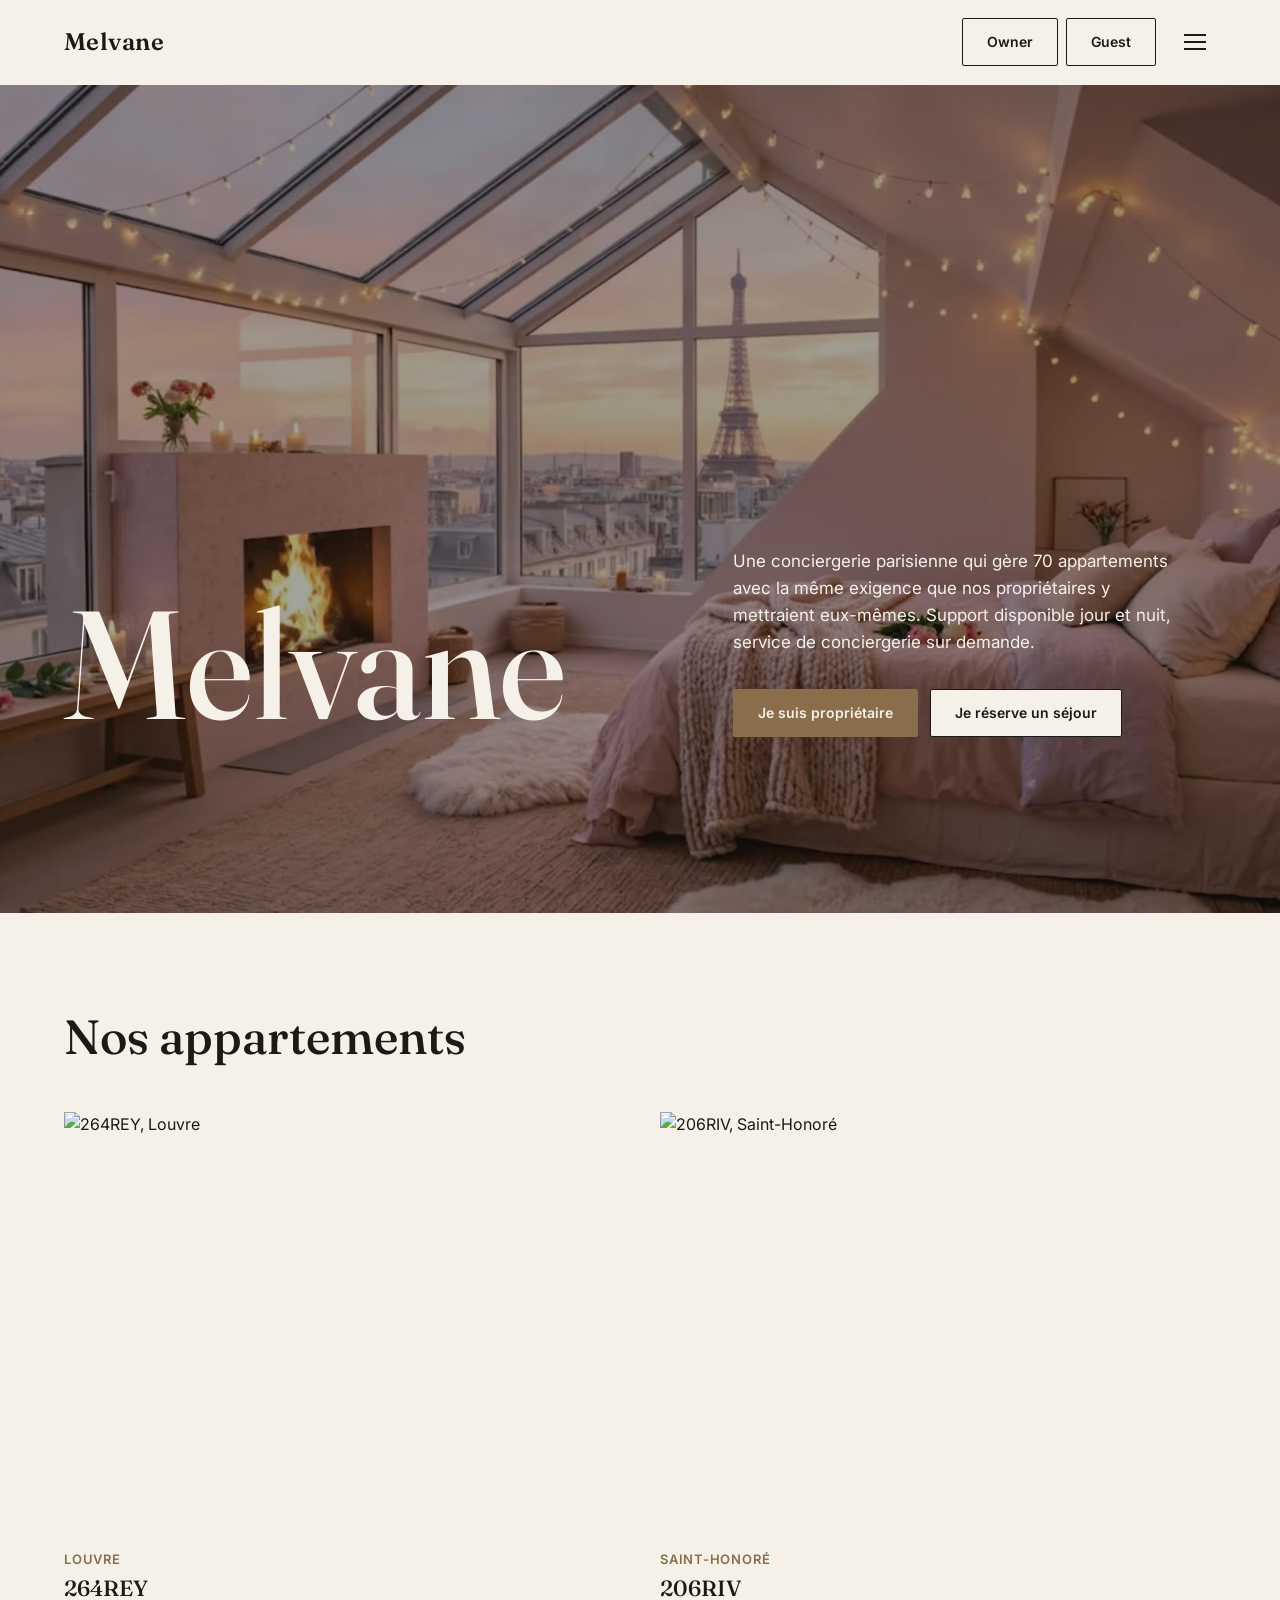
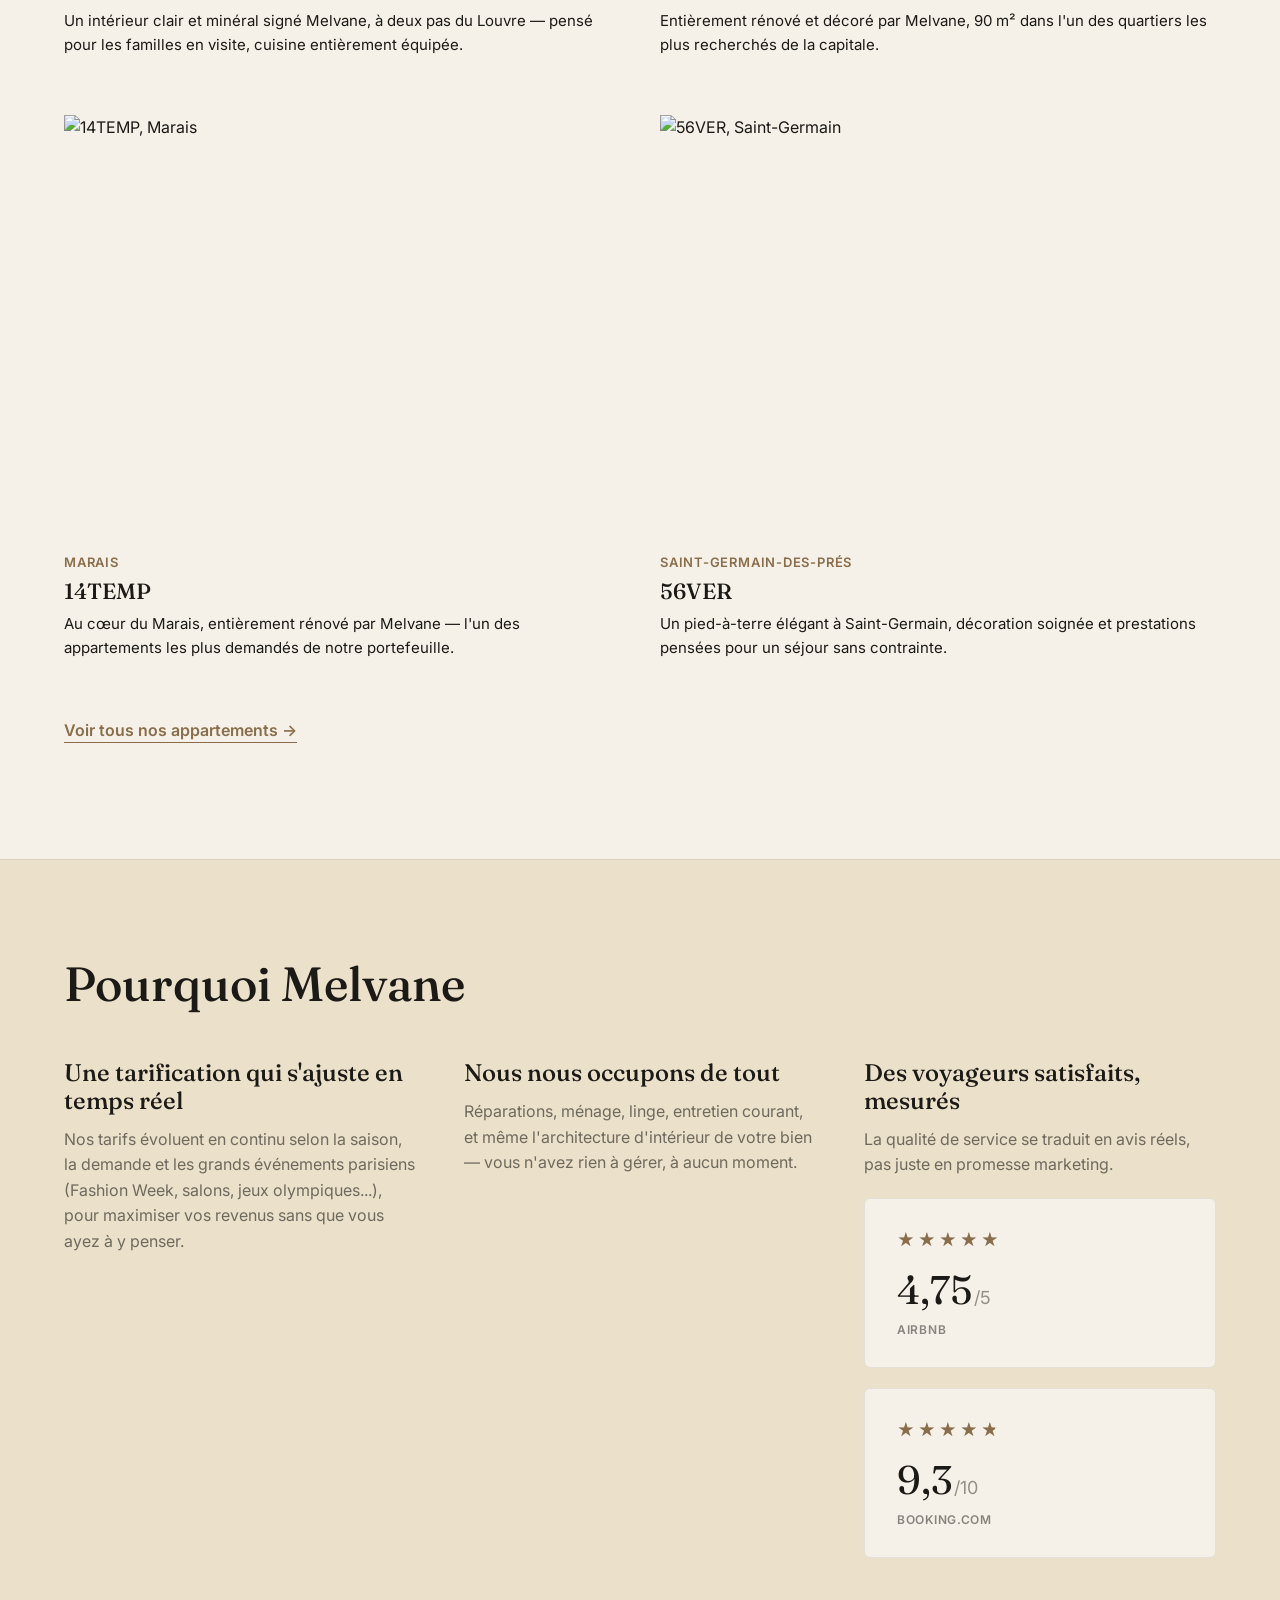
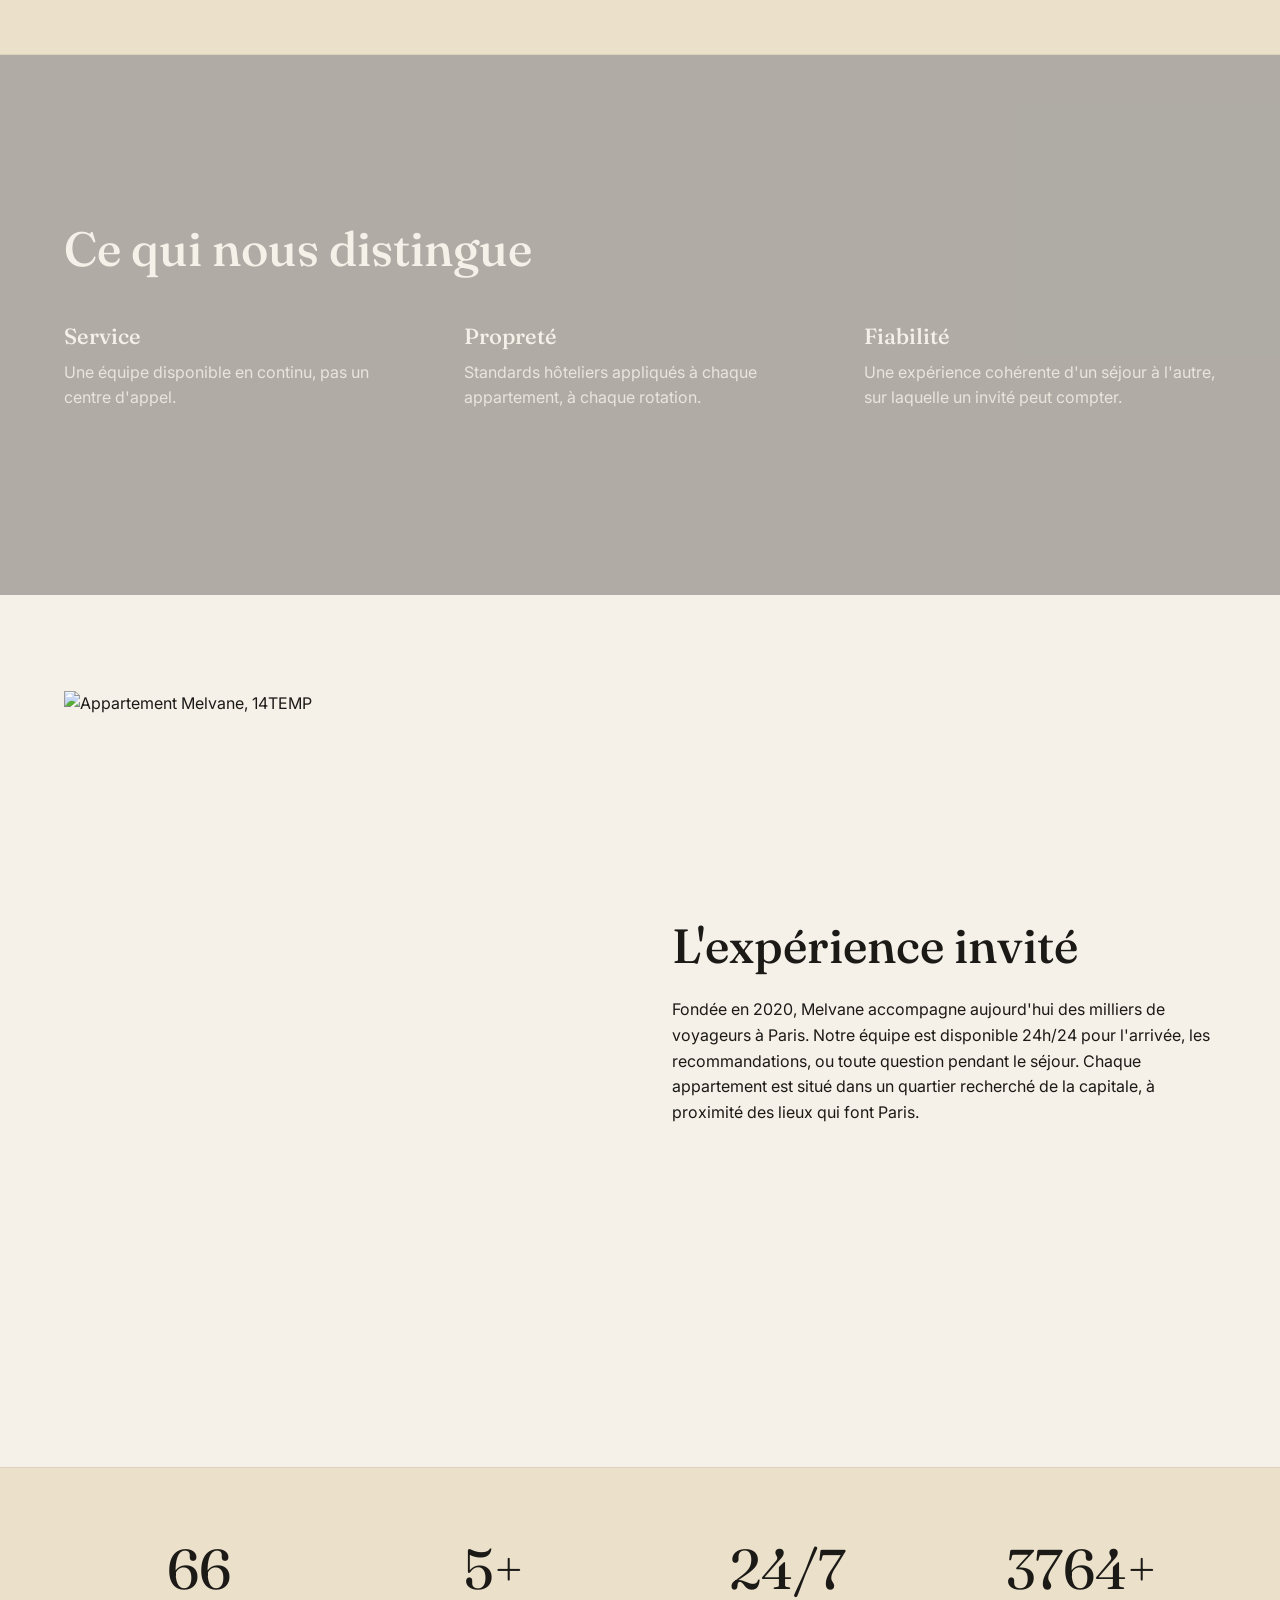
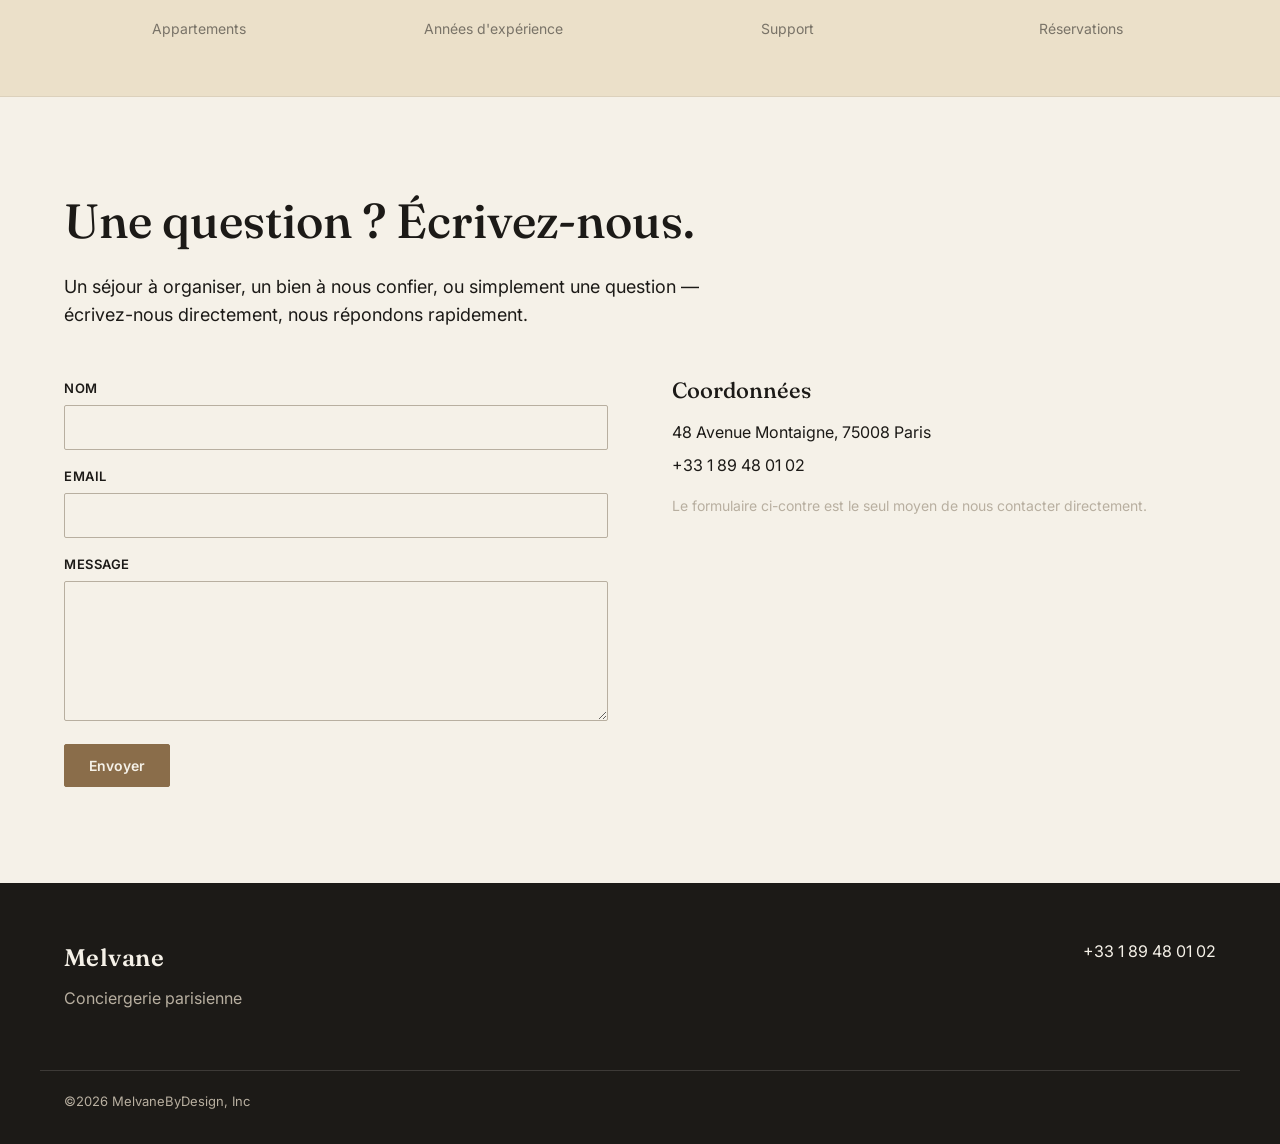
==== commit 4498fbc9: ""Ce qui nous distingue" remplace la citation dans la bande éditoriale Le bloc titre + 3 piliers (Ser" ====
--- a/index.html
+++ b/index.html
@@ -5,7 +5,7 @@
 <meta name="viewport" content="width=device-width, initial-scale=1.0">
 <title>Melvane — Conciergerie parisienne</title>
 <meta name="description" content="Melvane gère 70 appartements à Paris avec l'exigence d'un propriétaire. Support 24/7, service de conciergerie sur demande.">
-<link rel="stylesheet" href="css/style.css?v=16">
+<link rel="stylesheet" href="css/style.css?v=18">
 </head>
 <body>
 
@@ -127,24 +127,6 @@
 
 <section class="editorial-break" style="background-image:url('media/ambiance/louvre-sunset.jpg');">
   <div class="container">
-    <blockquote>Paris, sans compromis.</blockquote>
-  </div>
-</section>
-
-<section>
-  <div class="container">
-    <div class="editorial reveal">
-      <img src="https://static.wixstatic.com/media/c8011e_6b1d3b96ce2845b1aabd201b02a7db09~mv2.png/v1/fill/w_900,h_1125,al_c,q_85/img.png" alt="Appartement Melvane, 14TEMP">
-      <div>
-        <h2 class="section-title reveal">L'expérience invité</h2>
-        <p>Fondée en 2020, Melvane accompagne aujourd'hui des milliers de voyageurs à Paris. Notre équipe est disponible 24h/24 pour l'arrivée, les recommandations, ou toute question pendant le séjour. Chaque appartement est situé dans un quartier recherché de la capitale, à proximité des lieux qui font Paris.</p>
-      </div>
-    </div>
-  </div>
-</section>
-
-<section>
-  <div class="container">
     <h2 class="section-title reveal">Ce qui nous distingue</h2>
     <div class="pillars reveal">
       <div class="pillar">
@@ -158,6 +140,18 @@
       <div class="pillar">
         <h3>Fiabilité</h3>
         <p>Une expérience cohérente d'un séjour à l'autre, sur laquelle un invité peut compter.</p>
+      </div>
+    </div>
+  </div>
+</section>
+
+<section>
+  <div class="container">
+    <div class="editorial reveal">
+      <img src="https://static.wixstatic.com/media/c8011e_6b1d3b96ce2845b1aabd201b02a7db09~mv2.png/v1/fill/w_900,h_1125,al_c,q_85/img.png" alt="Appartement Melvane, 14TEMP">
+      <div>
+        <h2 class="section-title reveal">L'expérience invité</h2>
+        <p>Fondée en 2020, Melvane accompagne aujourd'hui des milliers de voyageurs à Paris. Notre équipe est disponible 24h/24 pour l'arrivée, les recommandations, ou toute question pendant le séjour. Chaque appartement est situé dans un quartier recherché de la capitale, à proximité des lieux qui font Paris.</p>
       </div>
     </div>
   </div>
--- a/css/style.css
+++ b/css/style.css
@@ -714,16 +714,6 @@
   color: var(--ink);
   box-shadow: 0 20px 60px rgba(28,26,23,0.08);
   border: 1px solid rgba(28,26,23,0.06);
-}
-
-/* Carte flottante : chevauche volontairement le bas de la photo de hero
-   au lieu de se coller pile à son bord (transition nette et sans respiration
-   jugée "horrible") — motif classique des barres de recherche premium. */
-.widget-shell--float {
-  position: relative;
-  z-index: 5;
-  margin-top: -76px;
-  margin-bottom: 64px;
 }
 
 .widget-placeholder {
@@ -988,18 +978,15 @@
   color: rgba(245,241,232,0.85);
 }
 
-/* Variante vidéo : fond animé (boucle silencieuse), titre réduit et
-   centré verticalement (au lieu du très grand titre en butée basse du
-   hero d'accueil) — contenu aligné à gauche, pas centré horizontalement. */
+/* Variante vidéo : fond animé (boucle silencieuse). Titre, sous-titre et
+   widget forment un seul bloc, centré verticalement dans la vidéo (pas
+   seulement le titre avec le widget qui déborde en bas). */
 .page-hero.has-video {
   position: relative;
-  min-height: 74vh;
+  min-height: 82vh;
   display: flex;
   align-items: center;
-  /* padding-bottom décale le centrage vers le haut pour compenser la carte
-     flottante du widget, qui recouvre visuellement le bas de la vidéo :
-     un centrage naïf sur toute la hauteur paraît alors "en bas". */
-  padding: 0 0 180px;
+  padding: 140px 0;
   overflow: hidden;
   color: var(--on-dark);
 }
@@ -1040,8 +1027,14 @@
   margin-bottom: 0;
 }
 
+.page-hero.has-video .widget-shell {
+  margin: 36px 0 0;
+  max-width: 720px;
+}
+
 @media (max-width: 700px) {
-  .page-hero.has-video { min-height: 64vh; }
+  .page-hero.has-video { min-height: auto; padding: 120px 0 56px; }
+  .page-hero.has-video .widget-shell { max-width: none; }
 }
 
 /* Bande éditoriale plein cadre (pause visuelle entre deux sections) */
@@ -1066,15 +1059,20 @@
 .editorial-break .container {
   position: relative;
   z-index: 1;
-}
-
-.editorial-break blockquote {
-  margin: 0;
-  font-family: var(--font-display);
-  font-size: clamp(28px, 4vw, 44px);
+  padding-top: 64px;
+  padding-bottom: 64px;
+}
+
+.editorial-break .section-title {
   color: var(--on-dark);
-  max-width: 16ch;
-  line-height: 1.2;
+}
+
+.editorial-break .pillar h3 {
+  color: var(--on-dark);
+}
+
+.editorial-break .pillar p {
+  color: rgba(245,241,232,0.82);
 }
 
 @media (max-width: 700px) {
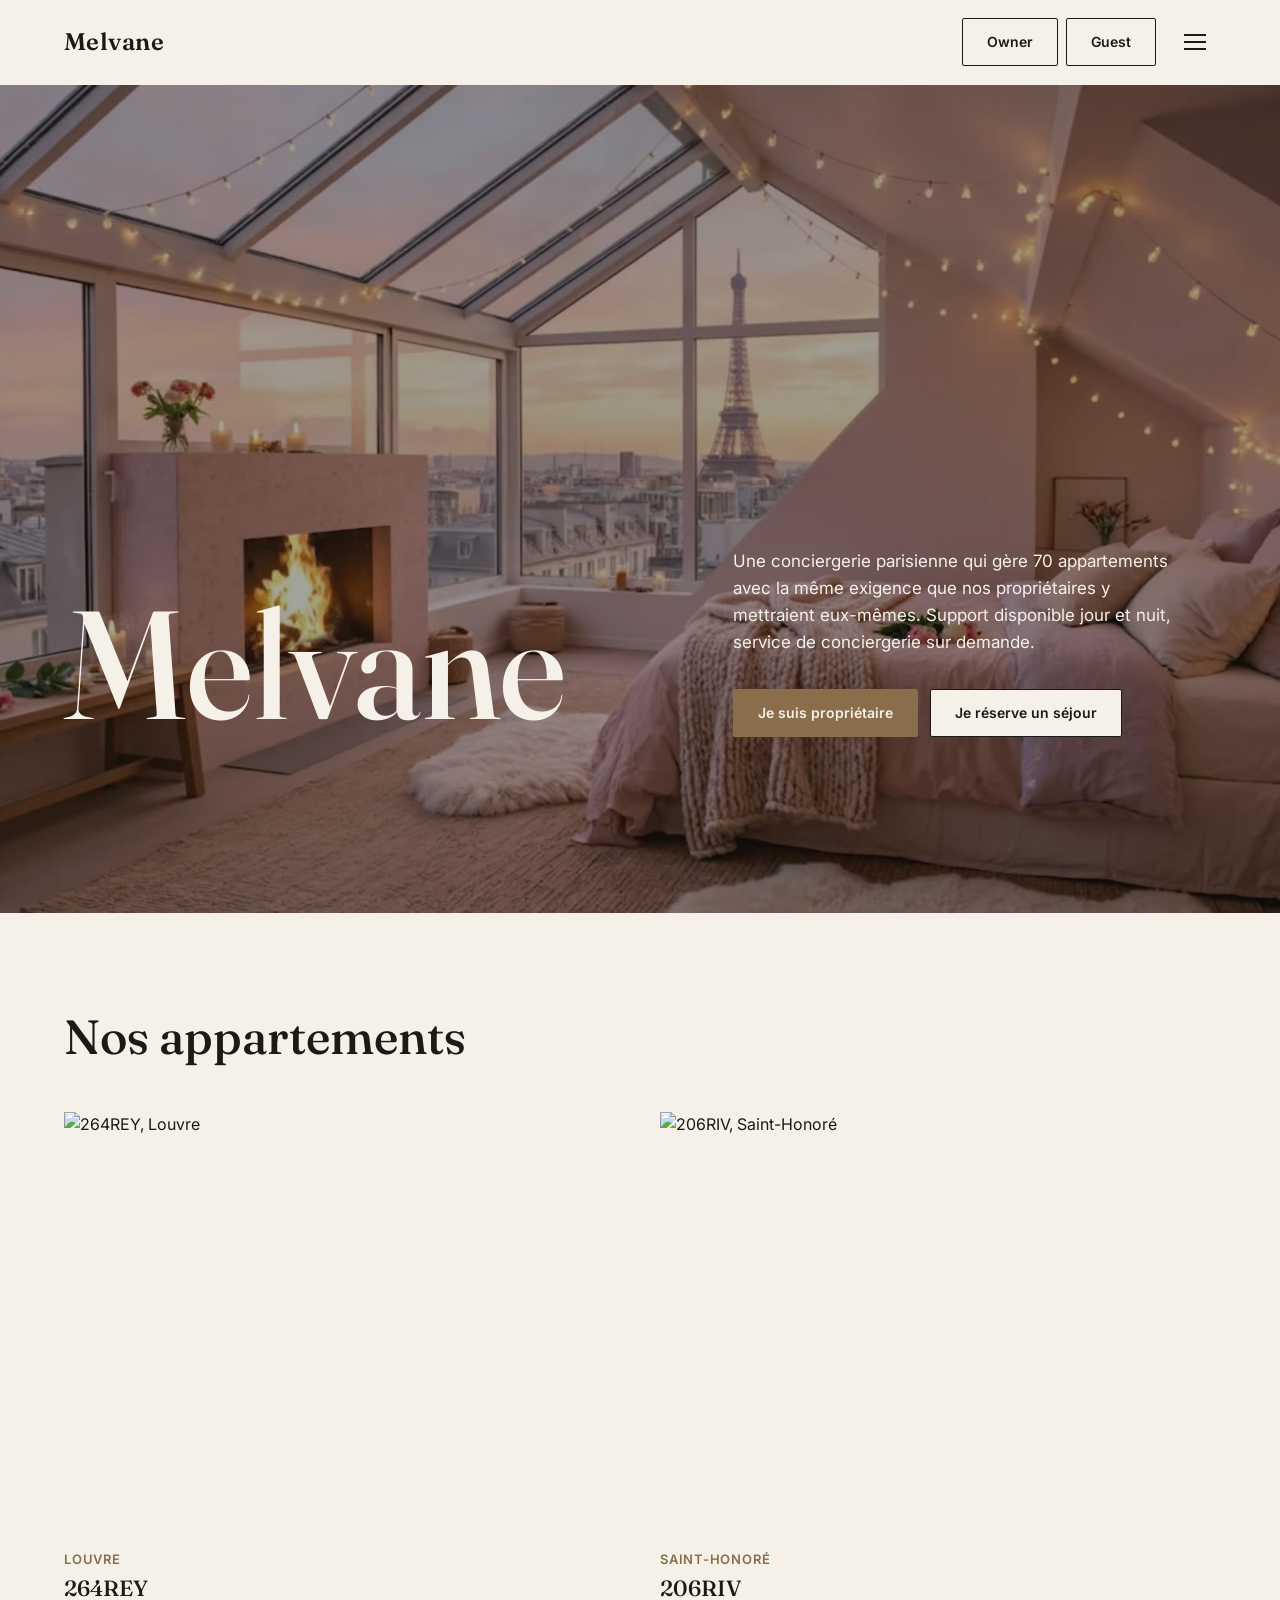
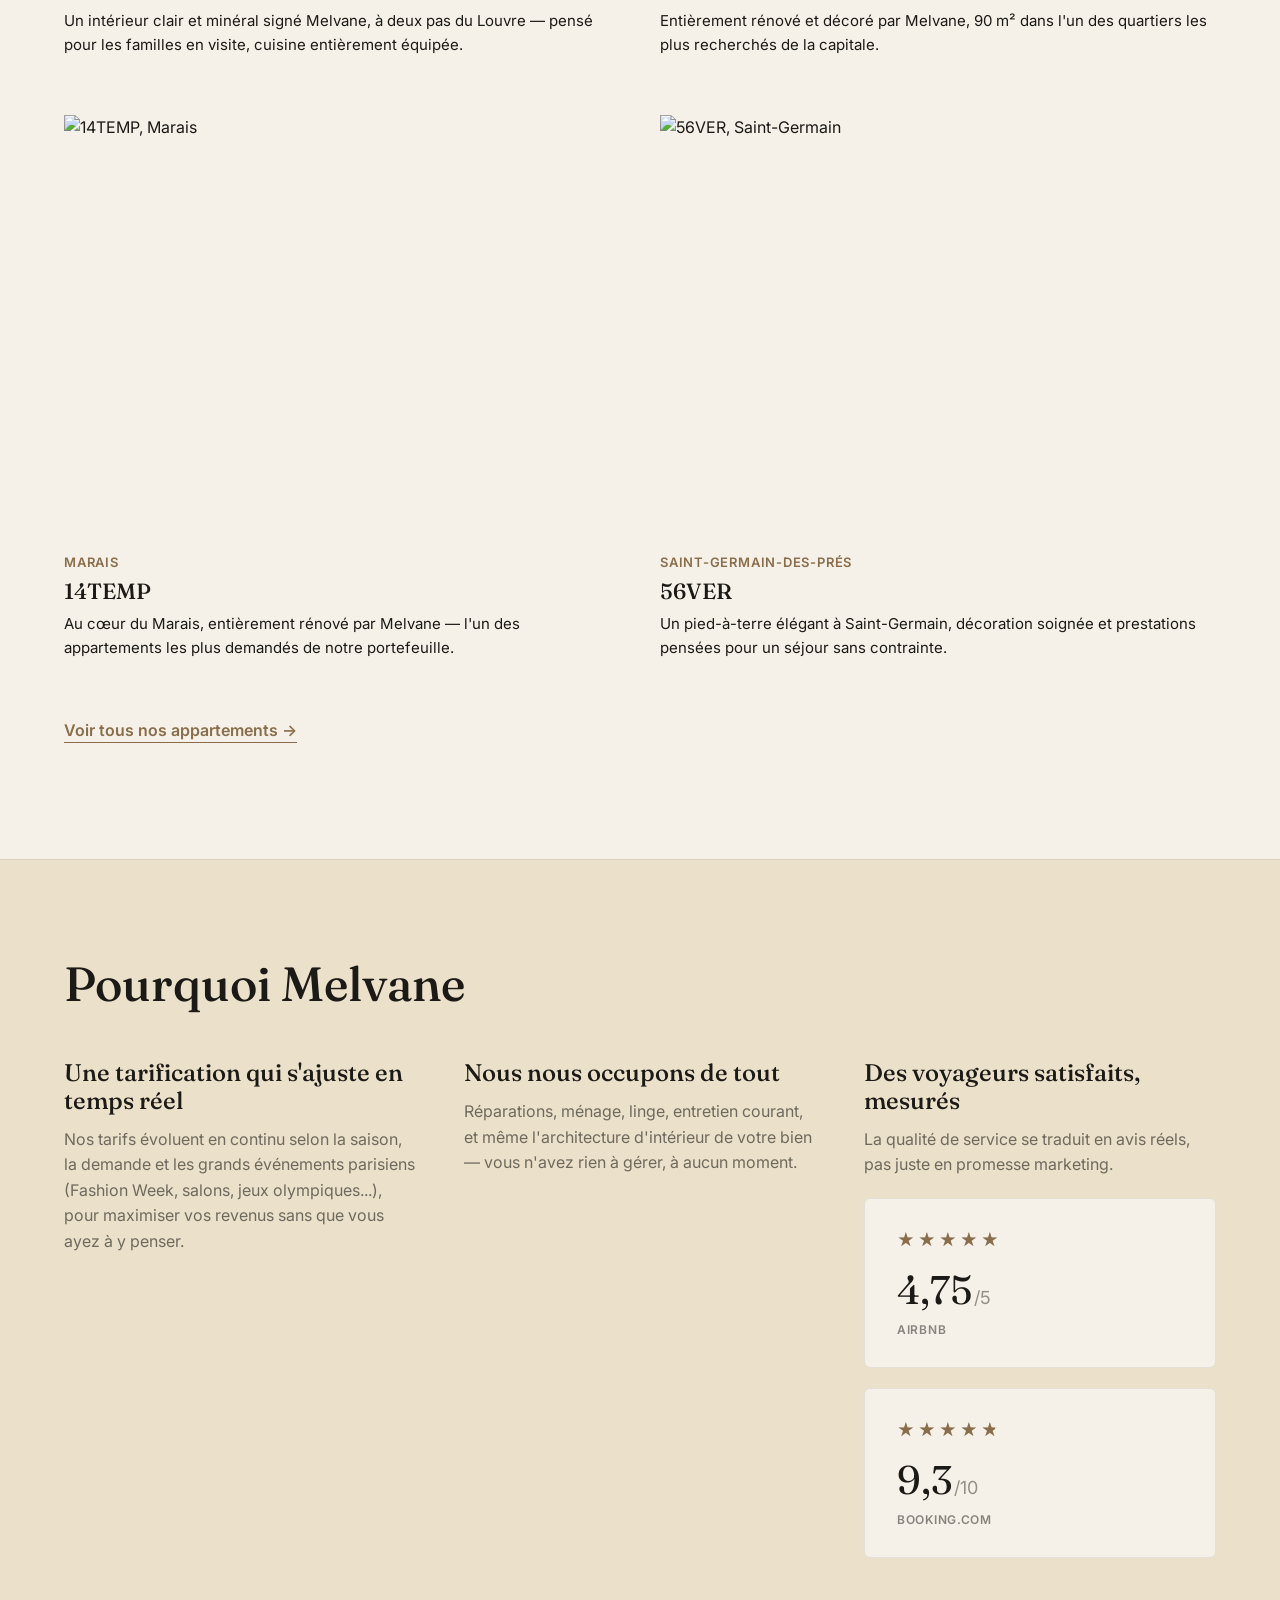
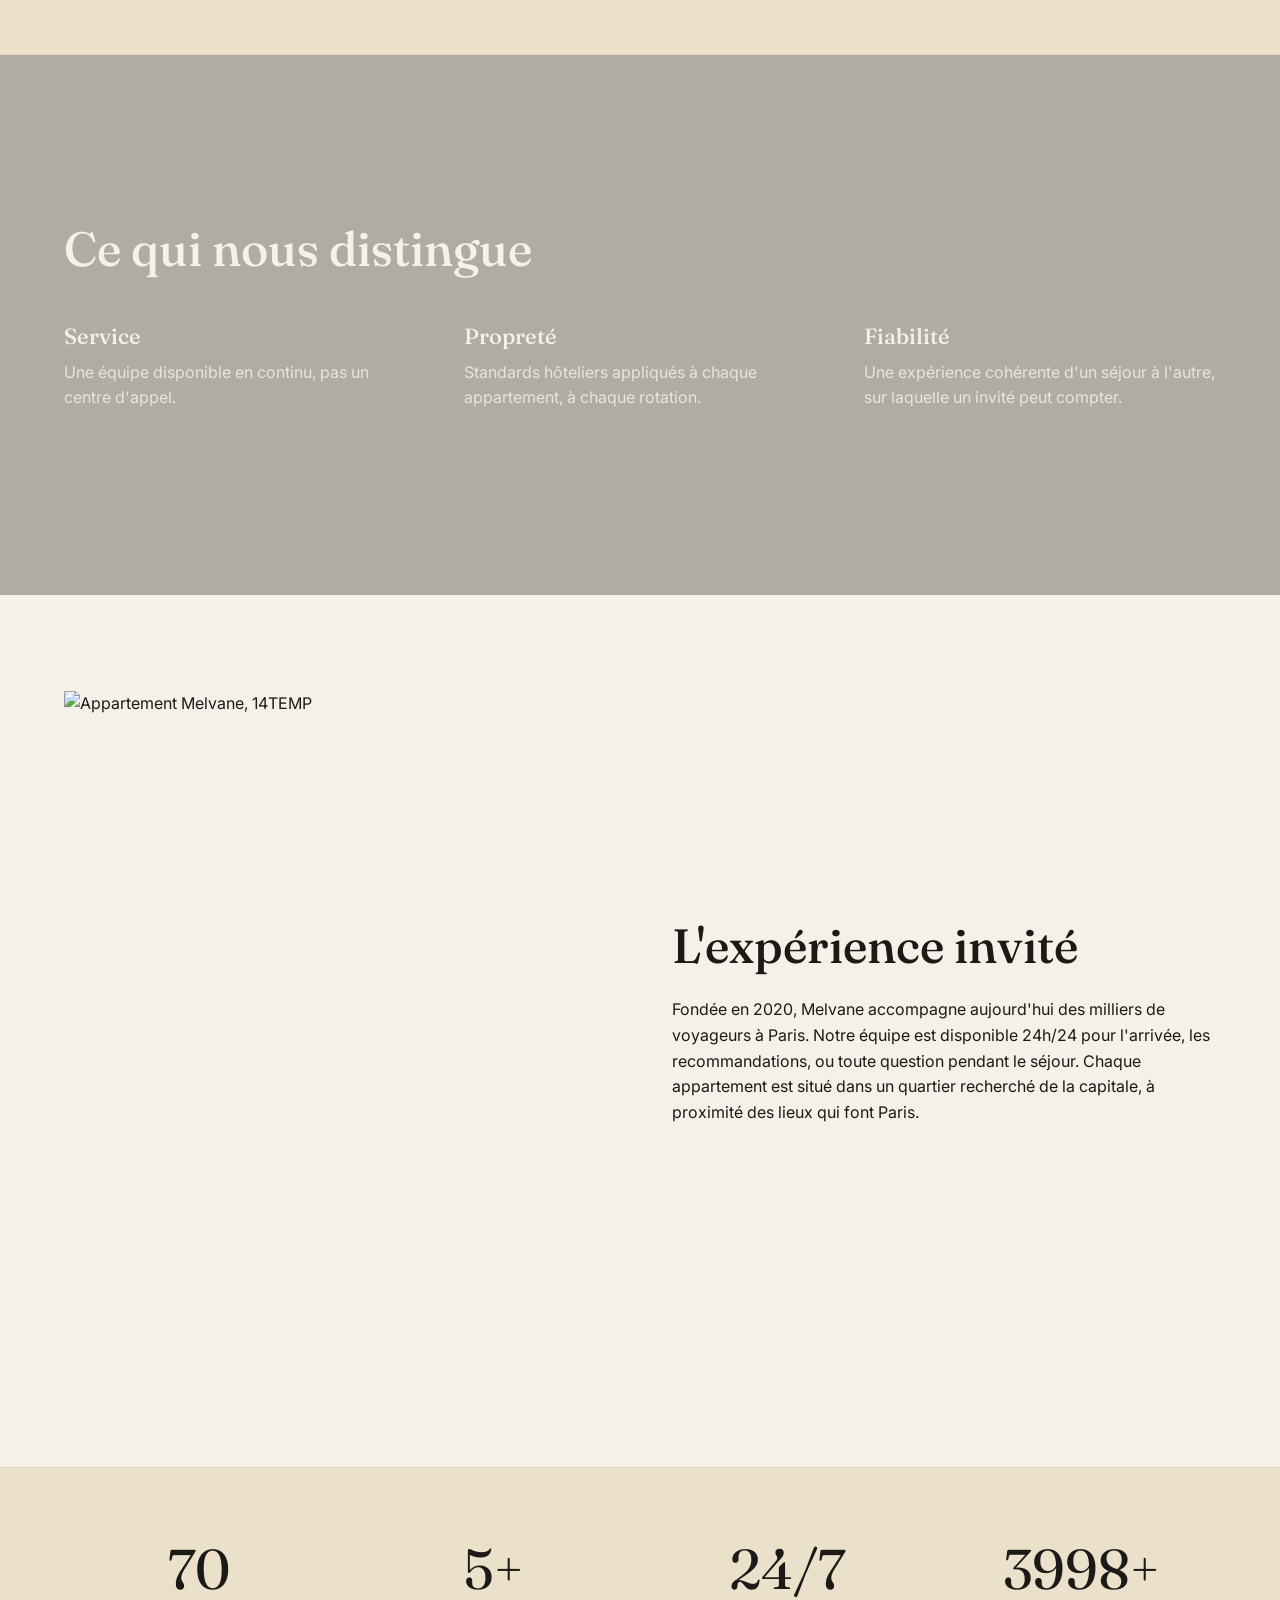
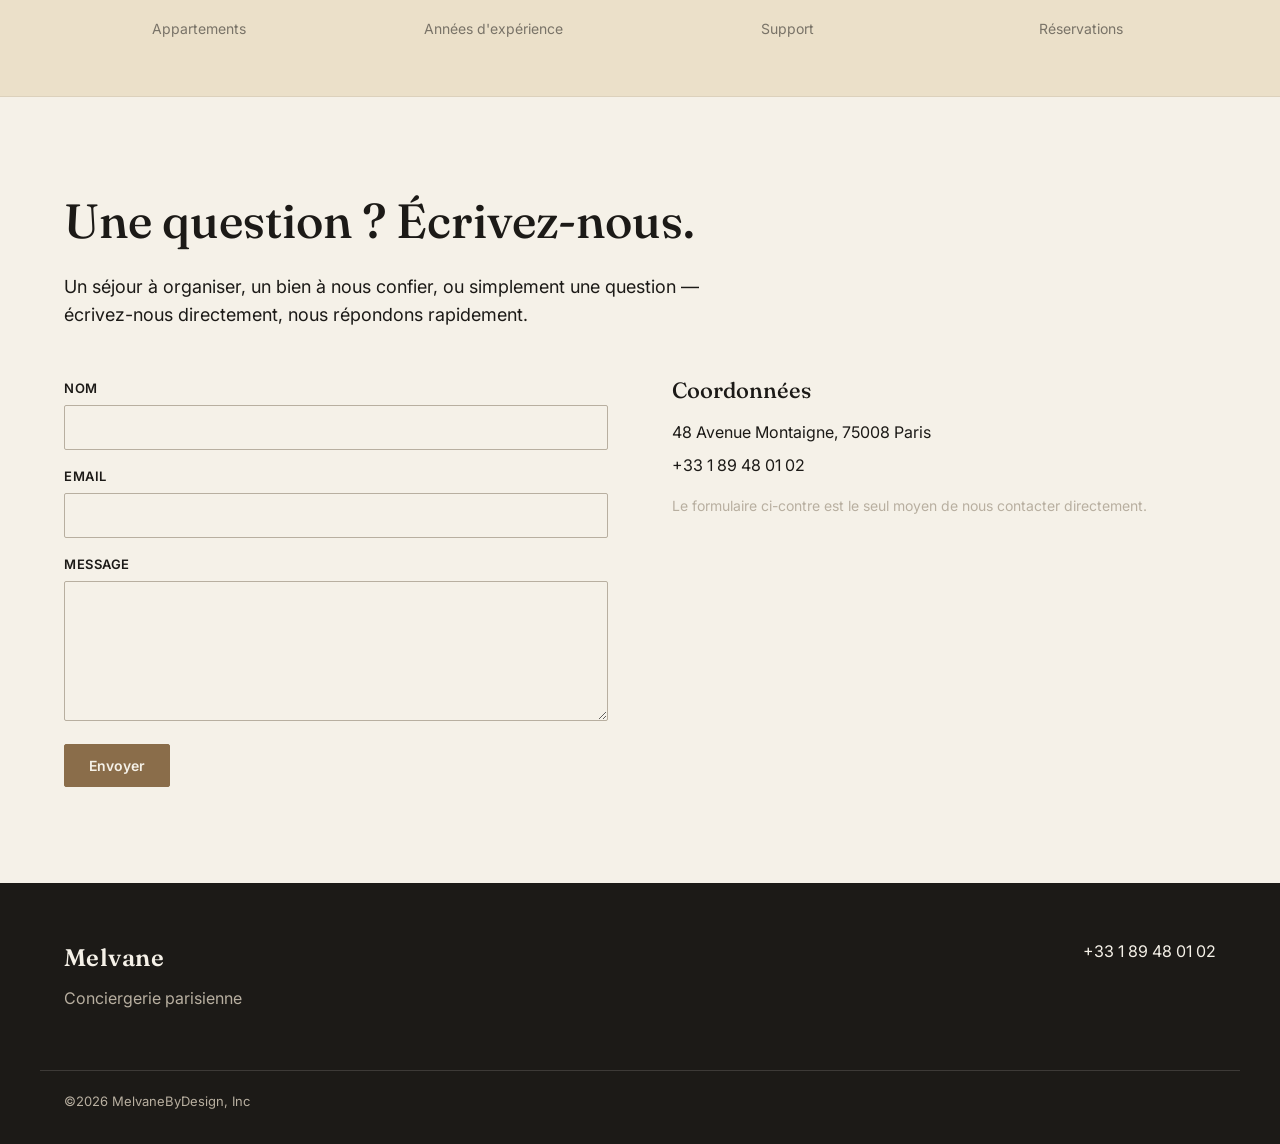
==== commit a7ddf743: "Deux prestations en plus + menu burger en tiroir sur desktop Ajoute "Automatisations" (parcours voya" ====
--- a/index.html
+++ b/index.html
@@ -5,7 +5,7 @@
 <meta name="viewport" content="width=device-width, initial-scale=1.0">
 <title>Melvane — Conciergerie parisienne</title>
 <meta name="description" content="Melvane gère 70 appartements à Paris avec l'exigence d'un propriétaire. Support 24/7, service de conciergerie sur demande.">
-<link rel="stylesheet" href="css/style.css?v=18">
+<link rel="stylesheet" href="css/style.css?v=19">
 </head>
 <body>
 
@@ -24,6 +24,7 @@
   </div>
 </header>
 
+<div class="mobile-menu-backdrop"></div>
 <div class="mobile-menu">
   <div class="mobile-menu-top">
     <span class="logo">Melvane</span>
@@ -214,6 +215,6 @@
   </div>
 </footer>
 
-<script src="js/main.js?v=7"></script>
+<script src="js/main.js?v=8"></script>
 </body>
 </html>
--- a/css/style.css
+++ b/css/style.css
@@ -198,6 +198,10 @@
 .burger.open span:nth-child(2) { opacity: 0; }
 .burger.open span:nth-child(3) { transform: translateY(-7px) rotate(-45deg); }
 
+.mobile-menu-backdrop {
+  display: none;
+}
+
 .mobile-menu {
   display: none;
   position: fixed;
@@ -215,6 +219,58 @@
 }
 
 .mobile-menu.open { display: flex; opacity: 1; }
+
+/* À partir d'un certain gabarit, le menu plein écran fait "mauvais goût" :
+   on passe à un tiroir qui glisse depuis la droite, avec un fond translucide
+   qui laisse deviner la page derrière plutôt que de tout recouvrir. */
+@media (min-width: 701px) {
+  .mobile-menu-backdrop {
+    display: block;
+    position: fixed;
+    inset: 0;
+    background: rgba(28,26,23,0.45);
+    z-index: 190;
+    opacity: 0;
+    visibility: hidden;
+    transition: opacity 0.3s ease, visibility 0s linear 0.3s;
+  }
+
+  .mobile-menu-backdrop.open {
+    opacity: 1;
+    visibility: visible;
+    transition: opacity 0.3s ease;
+  }
+
+  .mobile-menu {
+    display: flex;
+    inset: auto;
+    top: 0;
+    right: 0;
+    bottom: 0;
+    width: min(440px, 90vw);
+    height: 100%;
+    box-shadow: -24px 0 60px rgba(28,26,23,0.16);
+    opacity: 1;
+    transform: translateX(100%);
+    visibility: hidden;
+    transition: transform 0.35s cubic-bezier(.2,.7,.2,1), visibility 0s linear 0.35s;
+  }
+
+  .mobile-menu.open {
+    transform: translateX(0);
+    visibility: visible;
+    transition: transform 0.35s cubic-bezier(.2,.7,.2,1);
+  }
+
+  .mobile-menu-body {
+    justify-content: flex-start;
+    padding-top: 56px;
+  }
+
+  .mobile-menu nav a {
+    font-size: clamp(26px, 2.6vw, 34px);
+  }
+}
 
 .mobile-menu-top {
   display: flex;
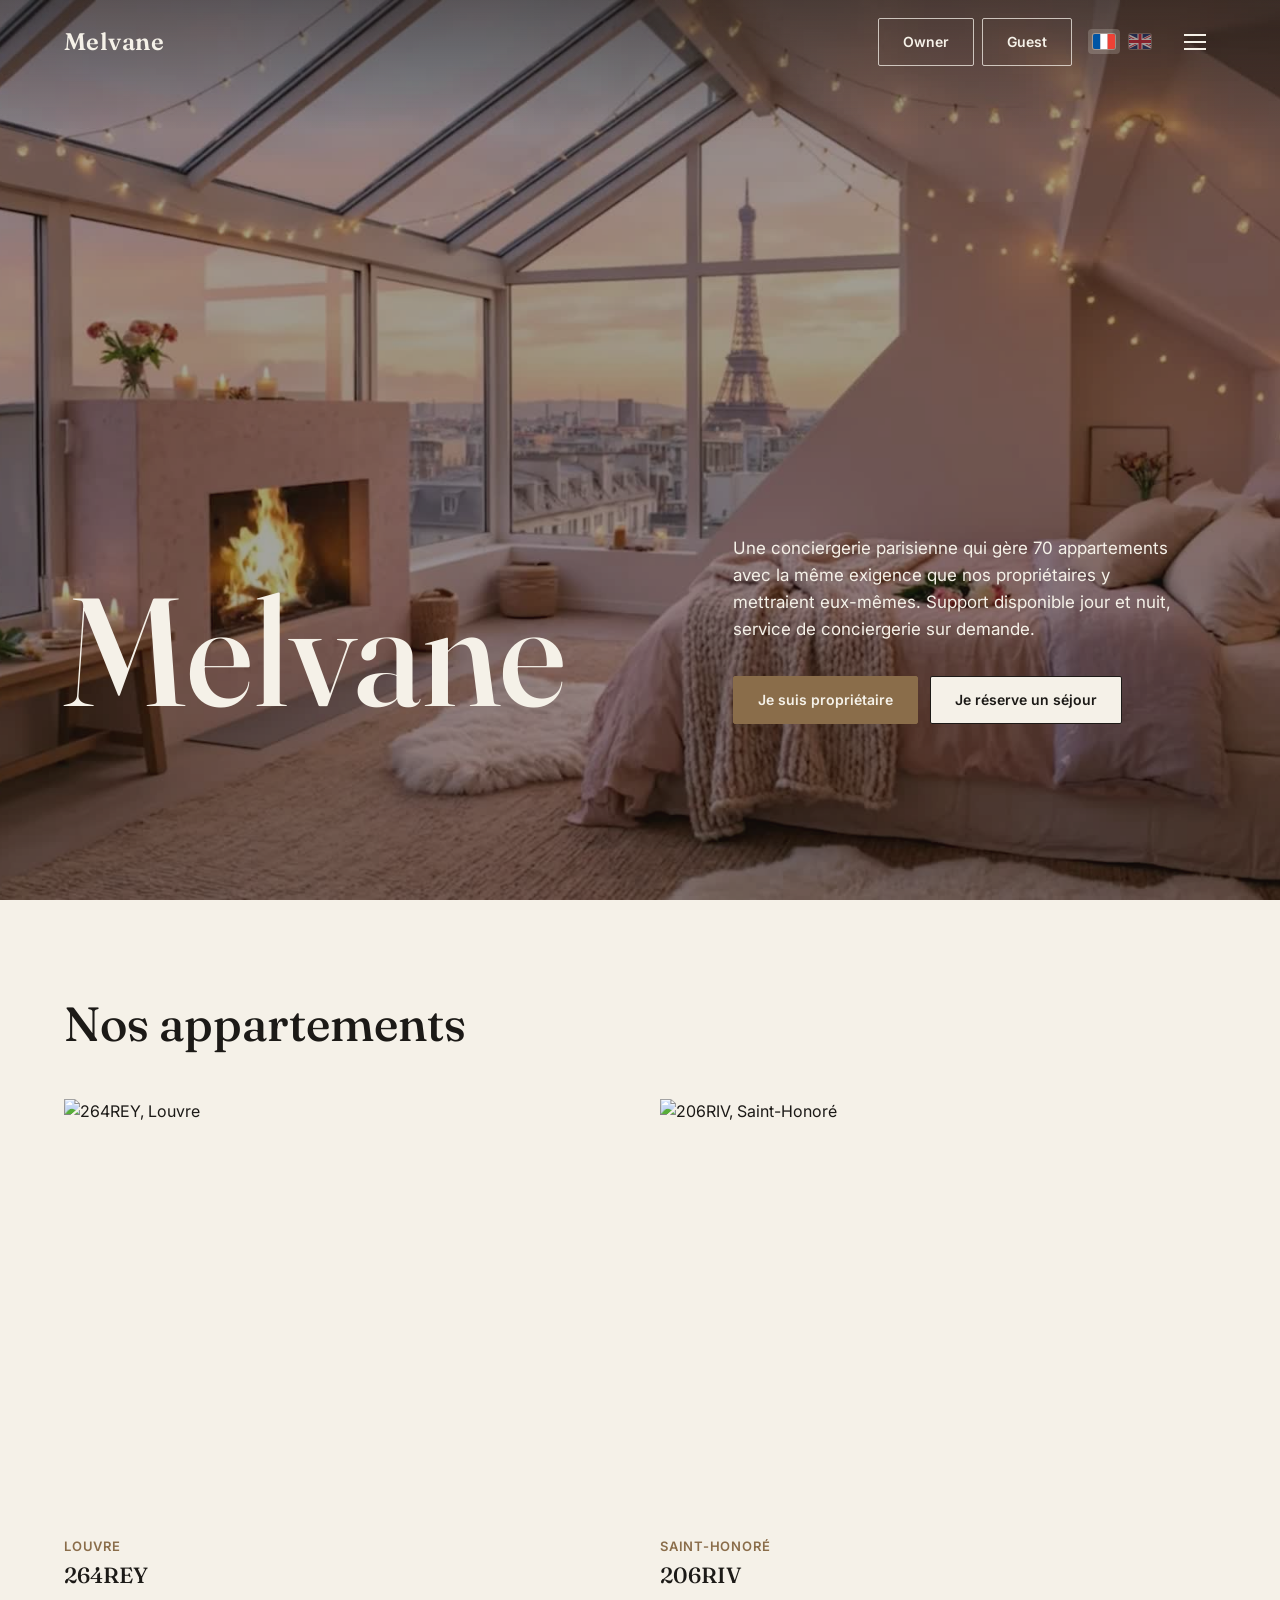
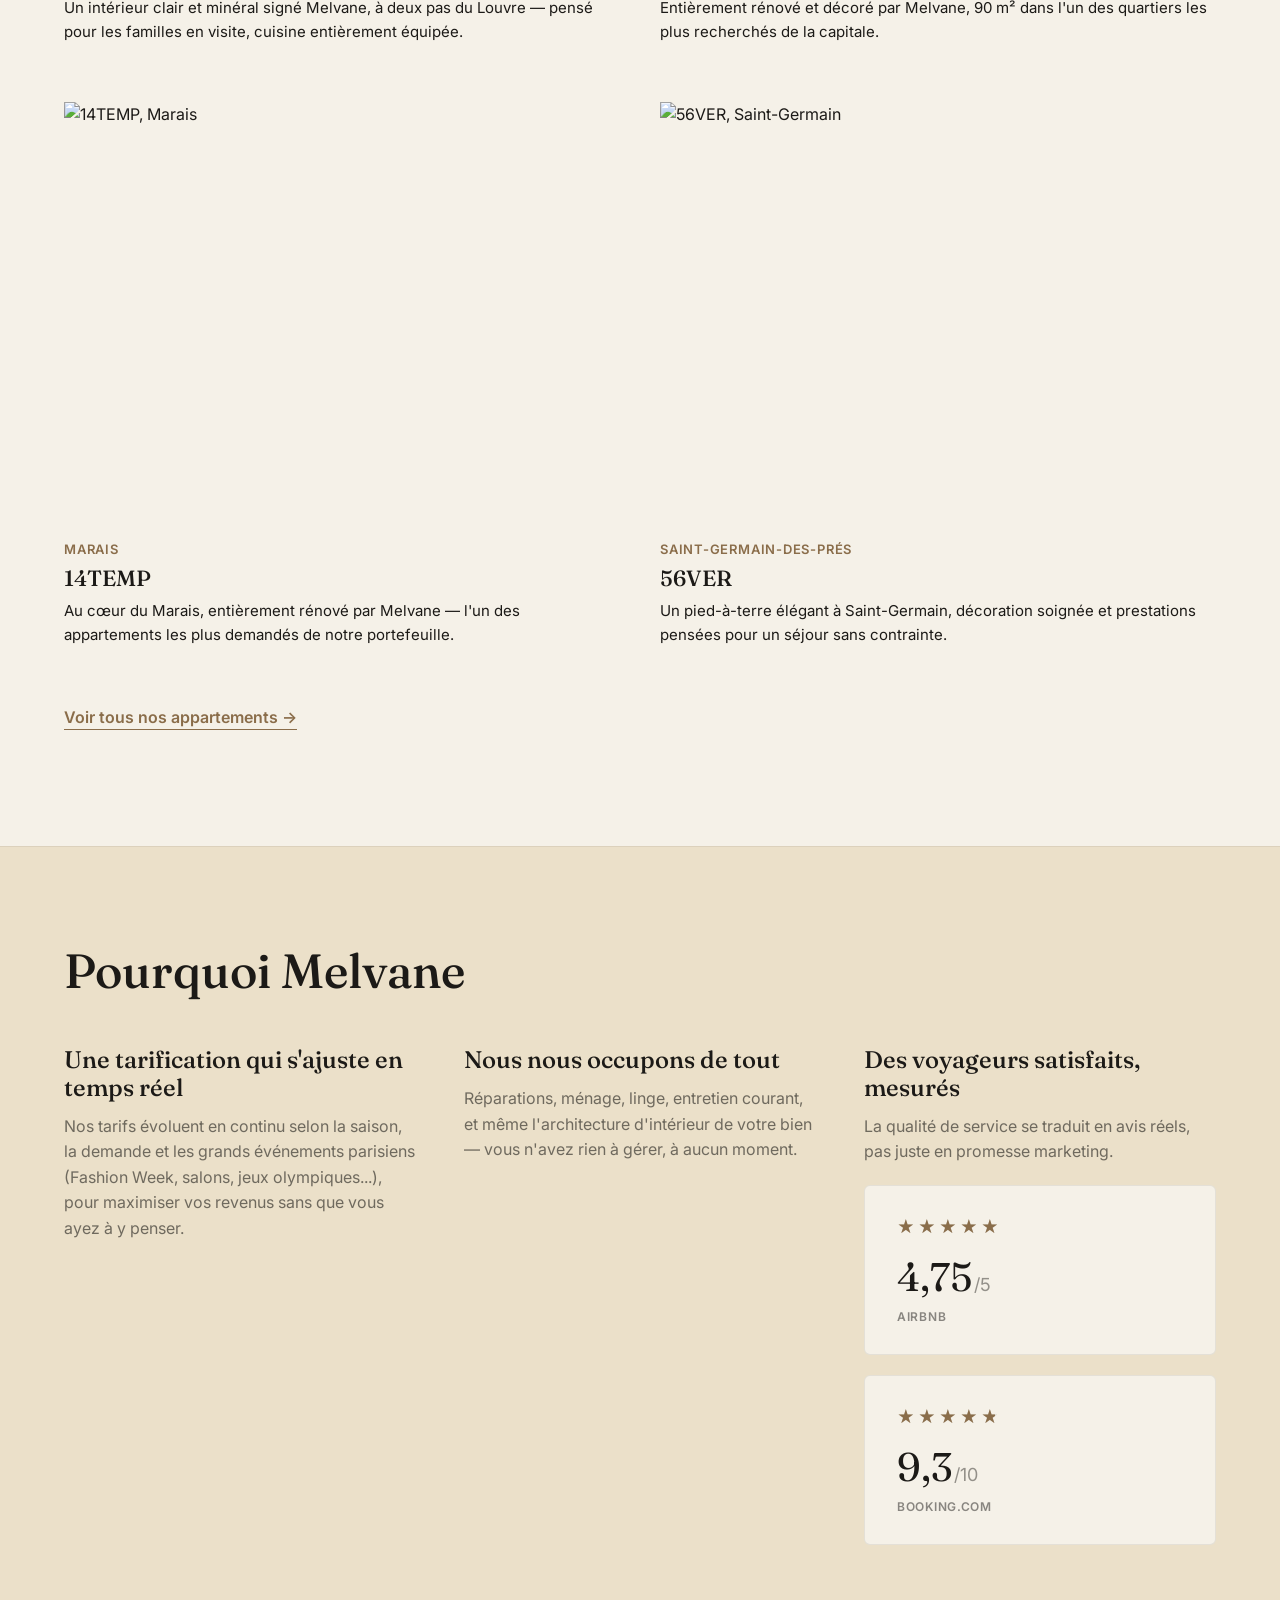
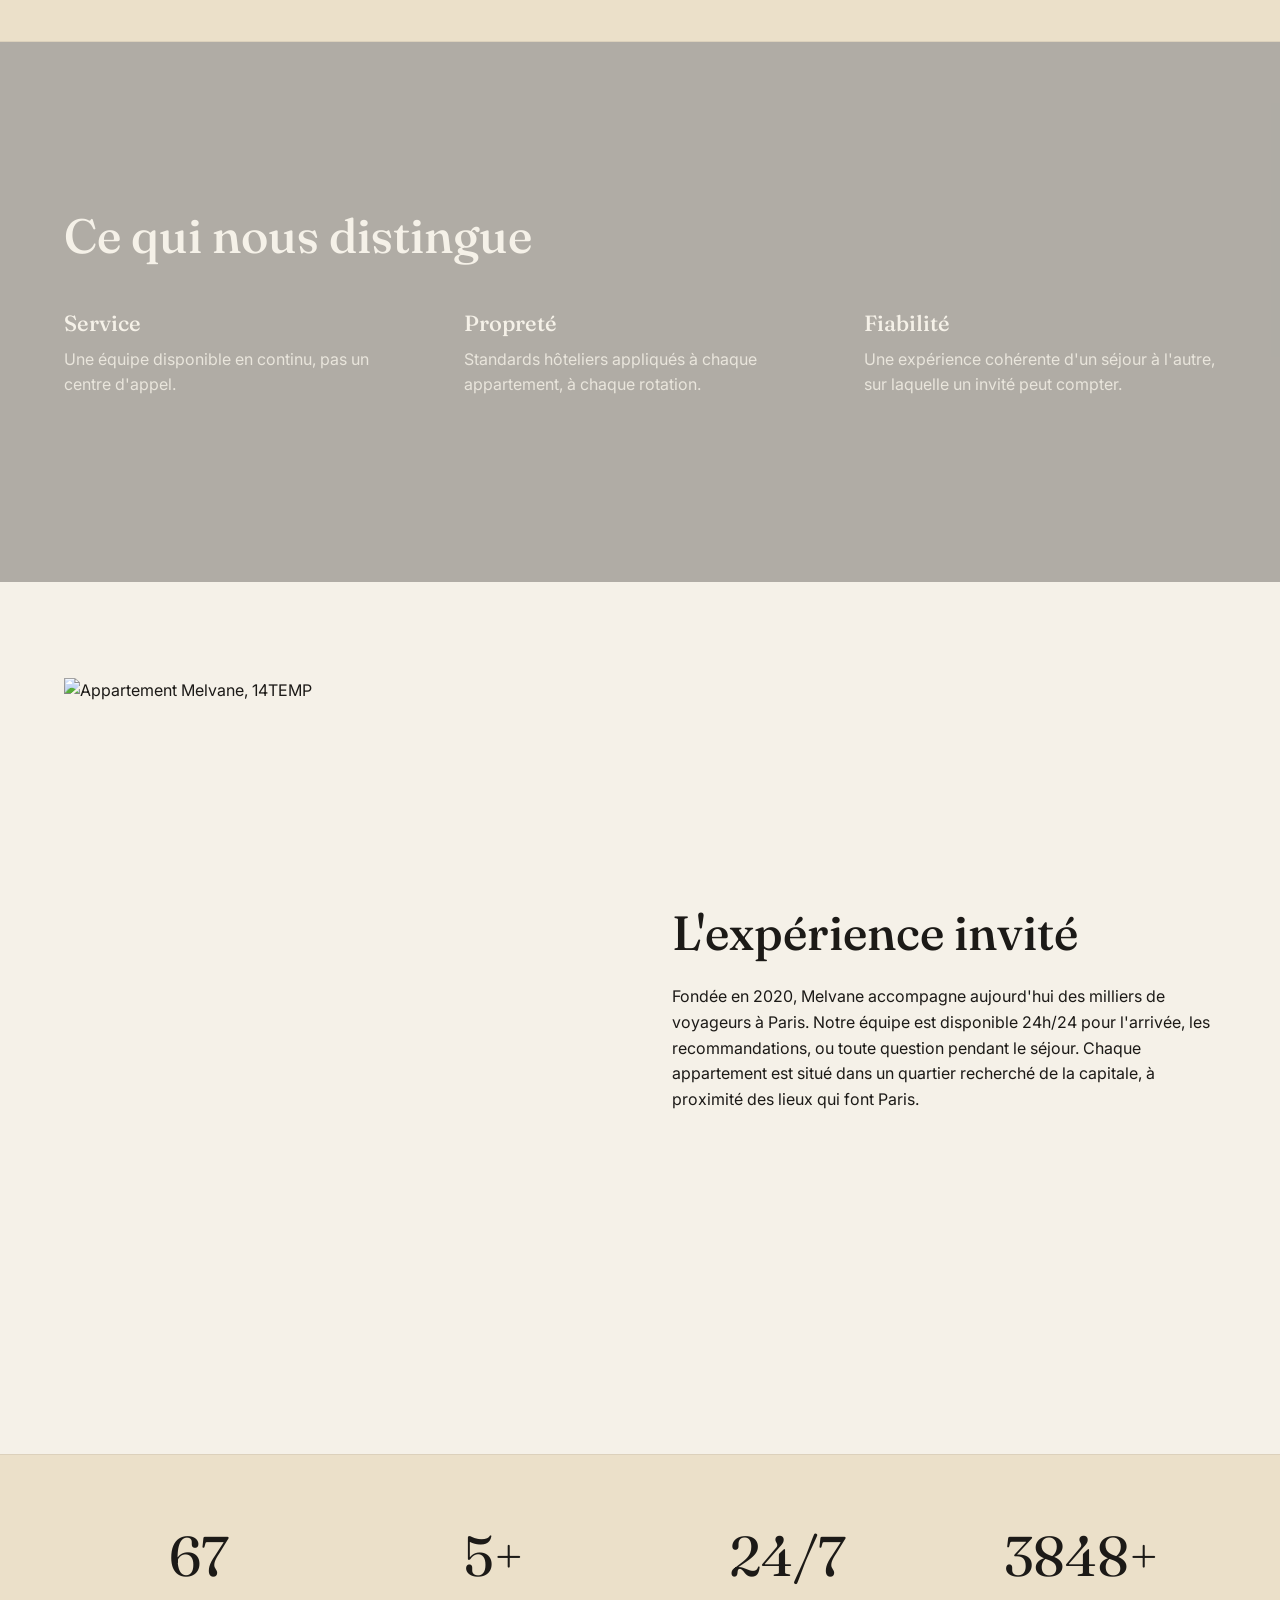
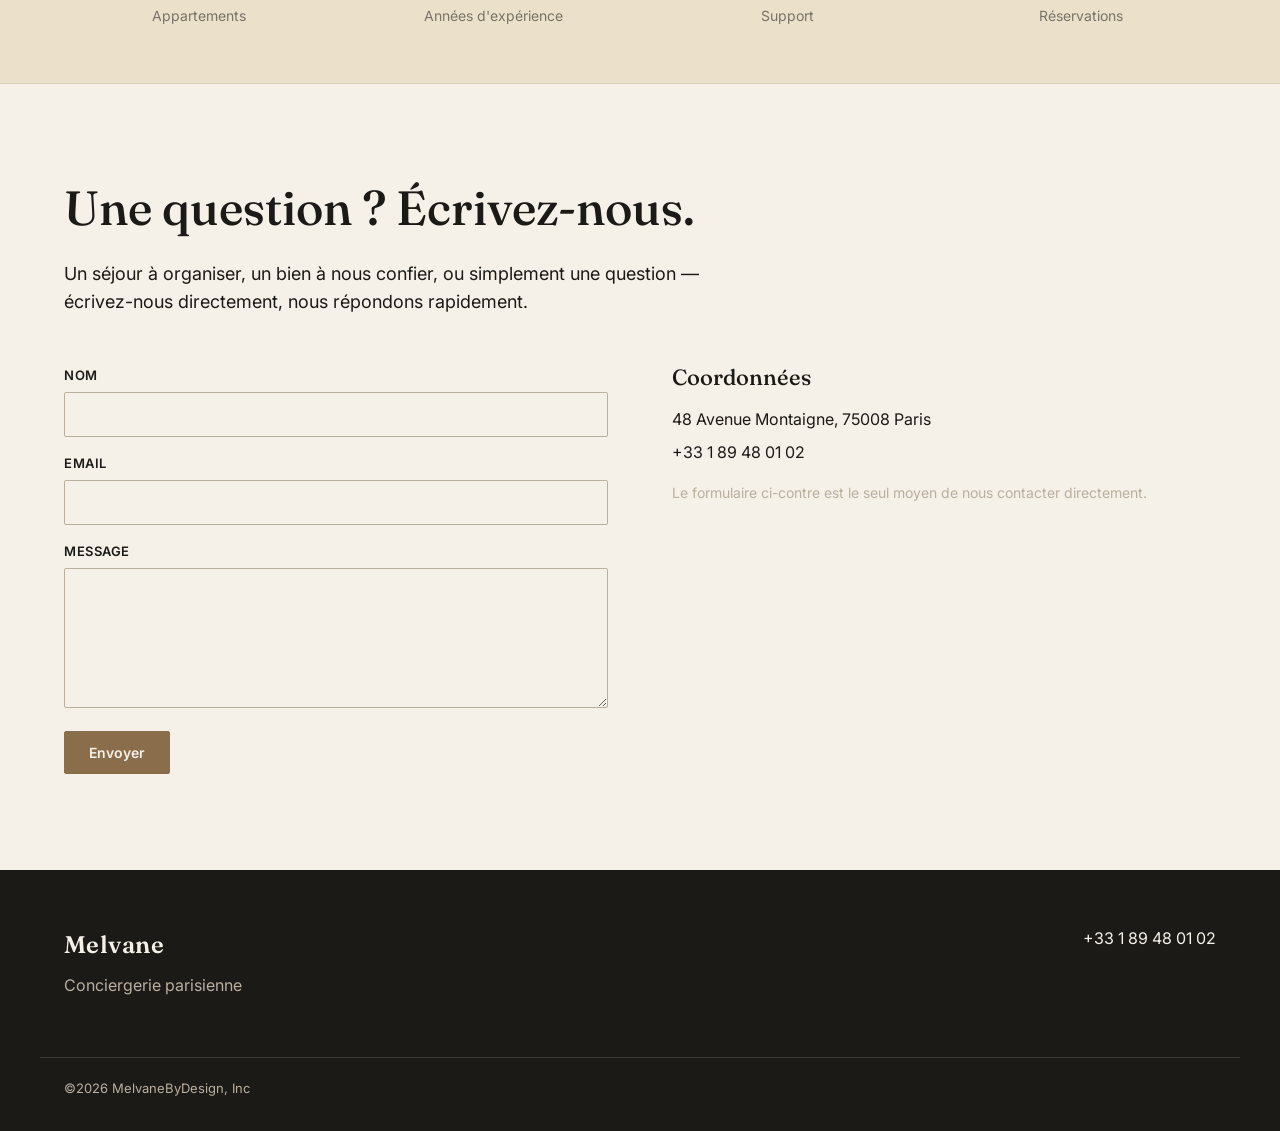
==== commit 8b30b681: "En-tête transparent au repos + bascule FR/EN avec drapeaux En-tête fixe, transparent par-dessus le h" ====
--- a/index.html
+++ b/index.html
@@ -5,7 +5,7 @@
 <meta name="viewport" content="width=device-width, initial-scale=1.0">
 <title>Melvane — Conciergerie parisienne</title>
 <meta name="description" content="Melvane gère 70 appartements à Paris avec l'exigence d'un propriétaire. Support 24/7, service de conciergerie sur demande.">
-<link rel="stylesheet" href="css/style.css?v=19">
+<link rel="stylesheet" href="css/style.css?v=21">
 </head>
 <body>
 
@@ -16,6 +16,10 @@
       <div class="nav-links">
         <a href="owners.html" class="btn btn-outline">Owner</a>
         <a href="guests.html" class="btn btn-outline">Guest</a>
+      </div>
+      <div class="lang-switch" role="group" aria-label="Langue / Language">
+        <button type="button" data-lang="fr" aria-label="Français" aria-pressed="true"><img src="media/flags/fr.svg" alt="" width="22" height="15"></button>
+        <button type="button" data-lang="en" aria-label="English" aria-pressed="false"><img src="media/flags/gb.svg" alt="" width="22" height="15"></button>
       </div>
       <button class="burger" aria-label="Menu">
         <span></span><span></span><span></span>
@@ -159,7 +163,7 @@
 </section>
 
 <section class="stats" style="padding:56px 0;">
-  <div class="container" style="grid-template-columns: repeat(4,1fr); display:grid;">
+  <div class="container">
     <div><div class="stat-value" data-count="70">70</div><div class="stat-label">Appartements</div></div>
     <div><div class="stat-value" data-count="5" data-suffix="+">5+</div><div class="stat-label">Années d'expérience</div></div>
     <div><div class="stat-value">24/7</div><div class="stat-label">Support</div></div>
@@ -215,6 +219,7 @@
   </div>
 </footer>
 
-<script src="js/main.js?v=8"></script>
+<script src="js/i18n.js?v=1"></script>
+<script src="js/main.js?v=9"></script>
 </body>
 </html>
--- a/css/style.css
+++ b/css/style.css
@@ -61,19 +61,56 @@
 
 /* ---------- Header ---------- */
 
+/* En-tête transparent par-dessus le hero en haut de page, puis blanc cassé
+   (coquille d'œuf) dès qu'on défile. Fixe (et non sticky) pour que la photo
+   ou la vidéo du hero passe derrière. Le léger dégradé sombre du haut garde
+   le texte clair lisible sur les images claires. */
 .site-header {
-  position: sticky;
+  position: fixed;
   top: 0;
+  left: 0;
+  right: 0;
   z-index: 100;
-  background: var(--bg);
+  background: transparent;
   border-bottom: 1px solid transparent;
-  transition: border-color 0.3s ease, box-shadow 0.3s ease;
+  transition: background 0.3s ease, border-color 0.3s ease, box-shadow 0.3s ease;
+}
+
+.site-header::before {
+  content: '';
+  position: absolute;
+  top: 0;
+  left: 0;
+  right: 0;
+  height: 130px;
+  background: linear-gradient(180deg, rgba(28,26,23,0.42), rgba(28,26,23,0));
+  pointer-events: none;
+  transition: opacity 0.3s ease;
 }
 
 .site-header.scrolled {
+  background: rgba(245,240,227,0.96);
+  -webkit-backdrop-filter: blur(10px);
+  backdrop-filter: blur(10px);
   border-bottom-color: rgba(28,26,23,0.08);
-  box-shadow: 0 4px 24px rgba(28,26,23,0.04);
-}
+  box-shadow: 0 4px 24px rgba(28,26,23,0.05);
+}
+
+.site-header.scrolled::before { opacity: 0; }
+
+/* Texte clair tant que l'en-tête est transparent */
+.site-header:not(.scrolled) .logo { color: var(--on-dark); }
+.site-header:not(.scrolled) .btn-outline {
+  color: var(--on-dark);
+  border-color: rgba(245,241,232,0.75);
+}
+.site-header:not(.scrolled) .btn-outline:hover {
+  background: var(--on-dark);
+  border-color: var(--on-dark);
+  color: var(--ink);
+}
+.site-header:not(.scrolled) .burger span { background: var(--on-dark); }
+.site-header:not(.scrolled) .burger:hover { background: rgba(245,241,232,0.16); }
 
 /* Révélation douce au scroll */
 .reveal {
@@ -90,6 +127,8 @@
 .reveal-3 { transition-delay: 0.25s; }
 
 .site-header .container {
+  position: relative;
+  z-index: 1;
   display: flex;
   align-items: center;
   justify-content: space-between;
@@ -102,6 +141,7 @@
   font-weight: 600;
   color: var(--ink);
   letter-spacing: 0.02em;
+  transition: color 0.3s ease;
 }
 
 .header-actions {
@@ -191,8 +231,46 @@
   height: 2px;
   background: var(--ink);
   display: block;
-  transition: transform 0.25s ease, opacity 0.25s ease;
-}
+  transition: transform 0.25s ease, opacity 0.25s ease, background 0.3s ease;
+}
+
+.lang-switch {
+  display: flex;
+  align-items: center;
+  gap: 4px;
+  margin-left: 4px;
+}
+
+.lang-switch button {
+  display: flex;
+  align-items: center;
+  justify-content: center;
+  padding: 5px;
+  background: none;
+  border: none;
+  border-radius: 4px;
+  cursor: pointer;
+  opacity: 0.5;
+  transition: opacity 0.2s ease, background 0.2s ease;
+}
+
+.lang-switch button img {
+  width: 22px;
+  height: 15px;
+  object-fit: cover;
+  border-radius: 2px;
+  box-shadow: 0 0 0 1px rgba(28,26,23,0.18);
+}
+
+.lang-switch button:hover { opacity: 0.85; }
+
+.lang-switch button.active {
+  opacity: 1;
+  background: rgba(28,26,23,0.07);
+}
+
+.site-header:not(.scrolled) .lang-switch button.active { background: rgba(245,241,232,0.2); }
+.site-header:not(.scrolled) .lang-switch button img { box-shadow: 0 0 0 1px rgba(245,241,232,0.35); }
 
 .burger.open span:nth-child(1) { transform: translateY(7px) rotate(45deg); }
 .burger.open span:nth-child(2) { opacity: 0; }
@@ -357,7 +435,7 @@
 
 .hero {
   position: relative;
-  min-height: 92vh;
+  min-height: 100vh;
   display: flex;
   align-items: flex-end;
   overflow: hidden;
@@ -1007,7 +1085,7 @@
    titre sur fond uni). */
 .page-hero.has-image {
   position: relative;
-  padding: 200px 0 88px;
+  padding: 284px 0 88px;
   background-size: cover;
   background-position: center;
   color: var(--on-dark);
@@ -1042,7 +1120,7 @@
   min-height: 82vh;
   display: flex;
   align-items: center;
-  padding: 140px 0;
+  padding: 224px 0 140px;
   overflow: hidden;
   color: var(--on-dark);
 }
@@ -1089,7 +1167,7 @@
 }
 
 @media (max-width: 700px) {
-  .page-hero.has-video { min-height: auto; padding: 120px 0 56px; }
+  .page-hero.has-video { min-height: auto; padding: 150px 0 56px; }
   .page-hero.has-video .widget-shell { max-width: none; }
 }
 
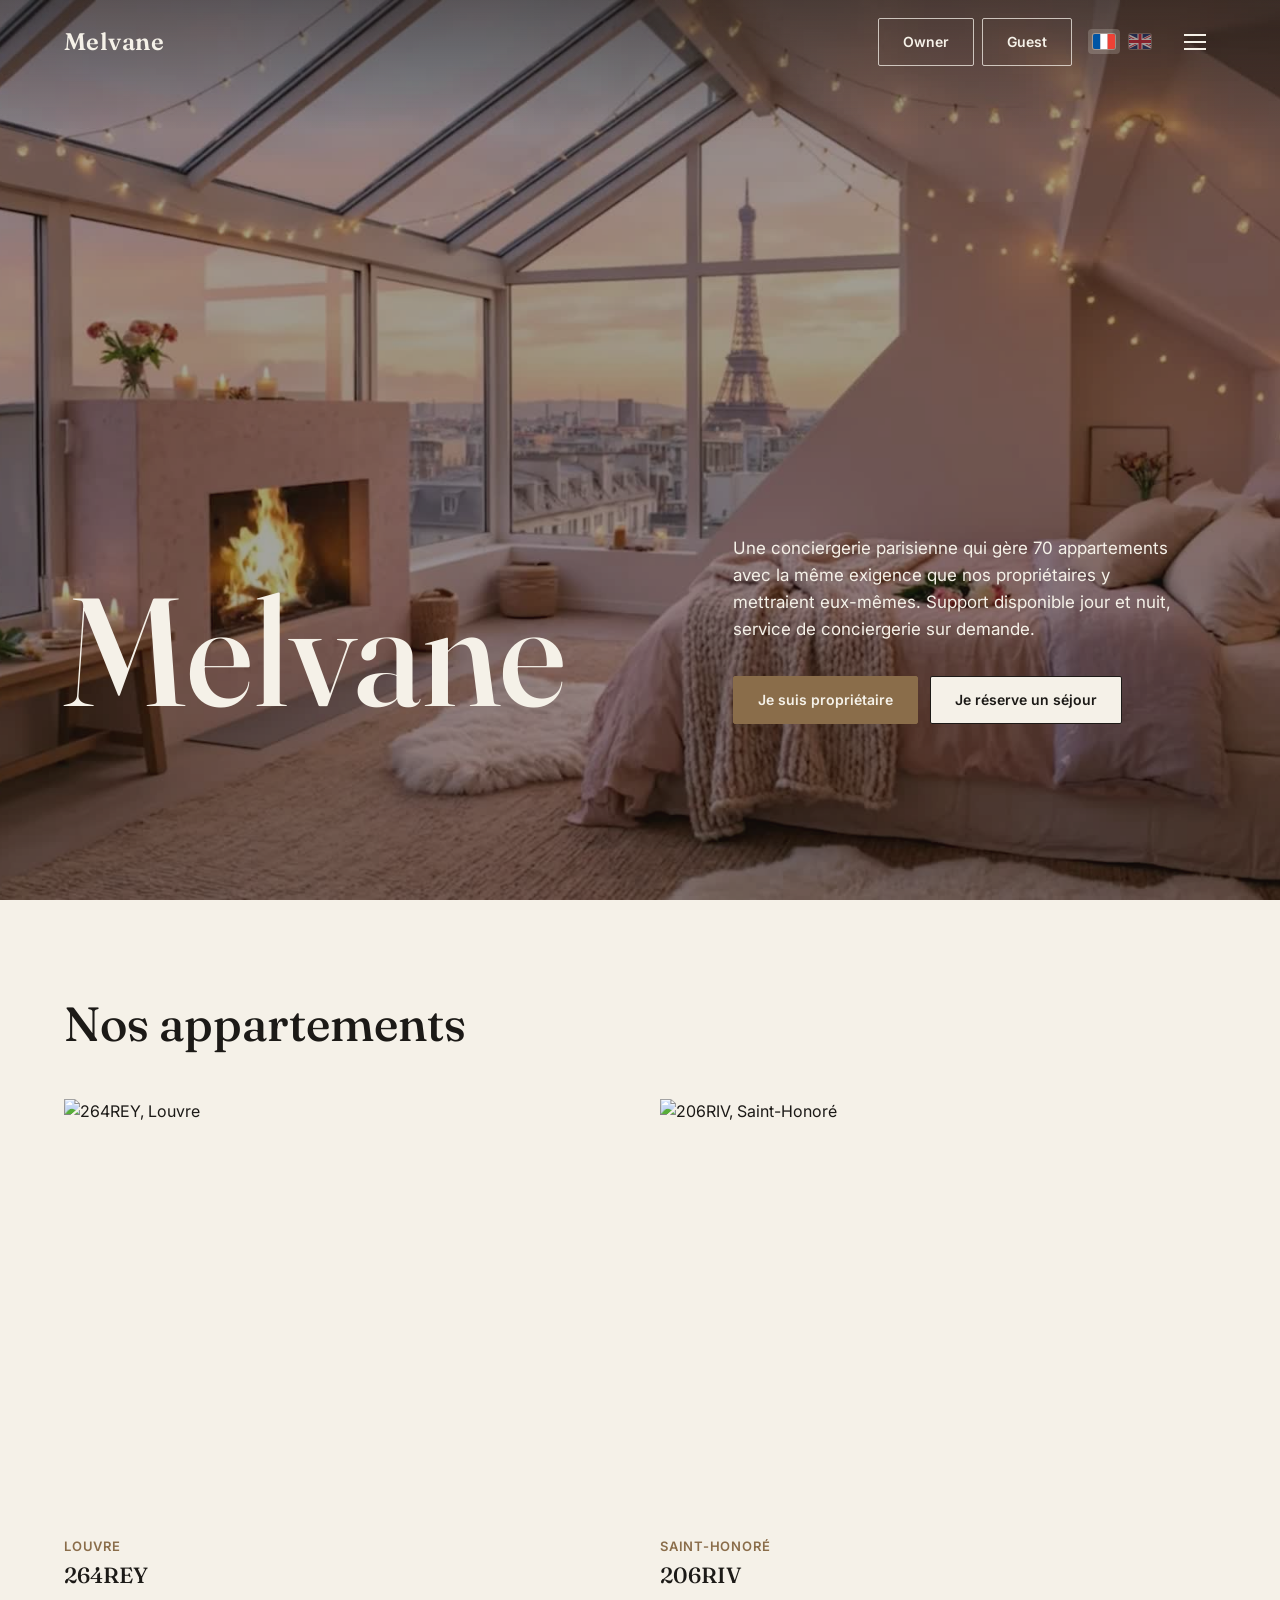
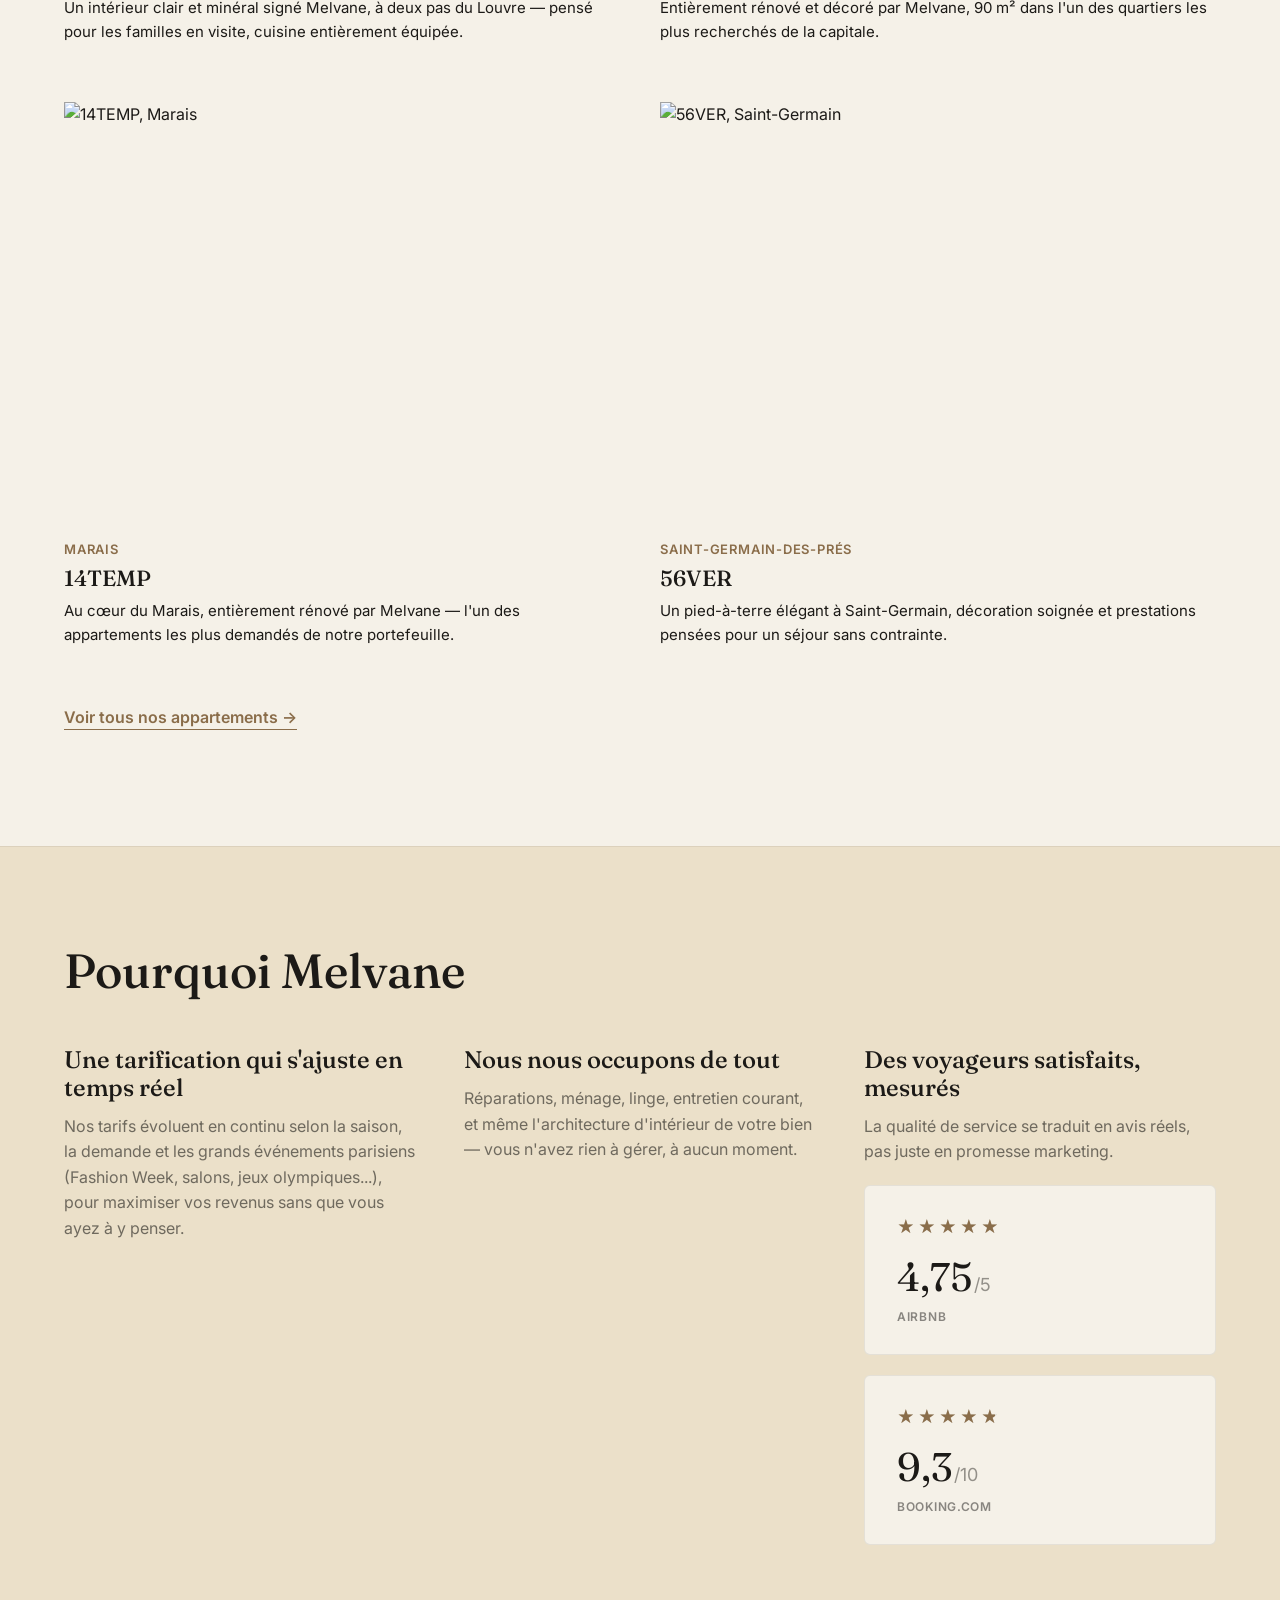
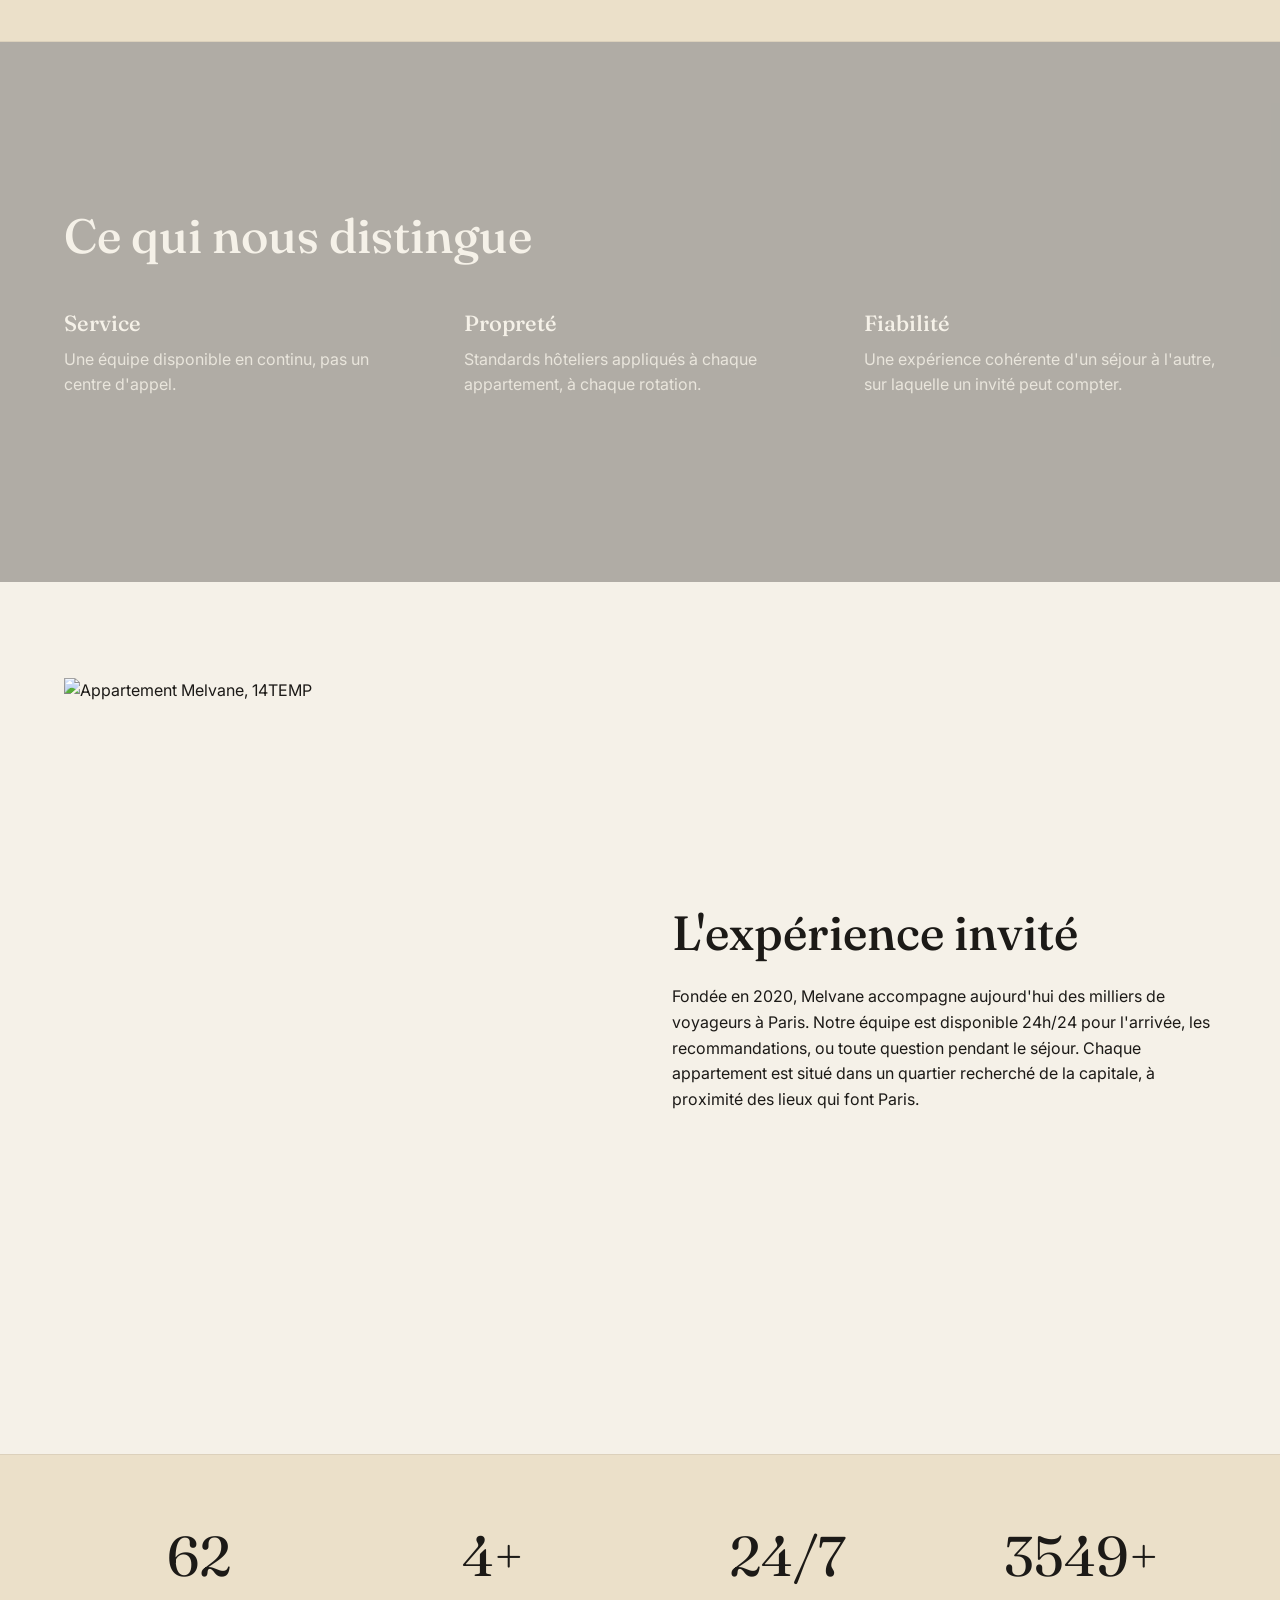
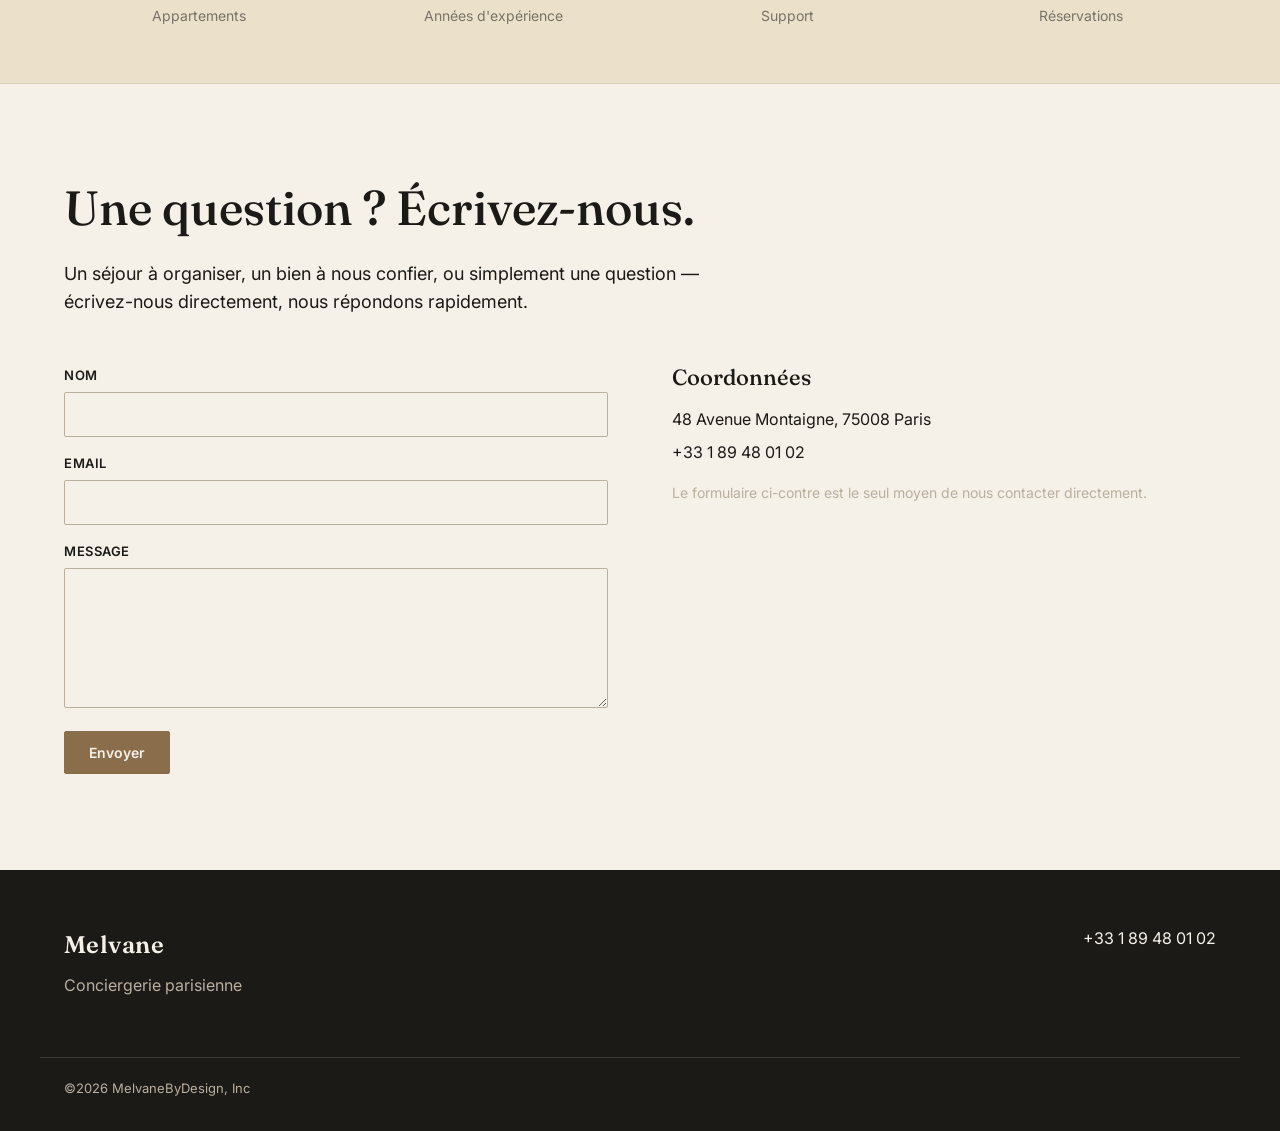
==== commit 397fce5c: "Menu tiroir desktop : police réduite (26px au lieu de ~50px) La taille desktop était placée avant la" ====
--- a/index.html
+++ b/index.html
@@ -5,7 +5,7 @@
 <meta name="viewport" content="width=device-width, initial-scale=1.0">
 <title>Melvane — Conciergerie parisienne</title>
 <meta name="description" content="Melvane gère 70 appartements à Paris avec l'exigence d'un propriétaire. Support 24/7, service de conciergerie sur demande.">
-<link rel="stylesheet" href="css/style.css?v=21">
+<link rel="stylesheet" href="css/style.css?v=22">
 </head>
 <body>
 
--- a/css/style.css
+++ b/css/style.css
@@ -340,14 +340,6 @@
     transition: transform 0.35s cubic-bezier(.2,.7,.2,1);
   }
 
-  .mobile-menu-body {
-    justify-content: flex-start;
-    padding-top: 56px;
-  }
-
-  .mobile-menu nav a {
-    font-size: clamp(26px, 2.6vw, 34px);
-  }
 }
 
 .mobile-menu-top {
@@ -429,6 +421,28 @@
 
 @media (max-width: 640px) {
   .nav-links { display: none; }
+}
+
+/* Tiroir desktop : placé APRÈS les règles de base du menu (même spécificité,
+   l'ordre décide), sinon la taille plein écran mobile reprend le dessus. */
+@media (min-width: 701px) {
+  .mobile-menu-body {
+    justify-content: flex-start;
+    padding-top: 48px;
+  }
+
+  .mobile-menu nav { gap: 2px; }
+
+  .mobile-menu nav a {
+    font-size: 26px;
+    padding: 9px 2px;
+  }
+
+  .mobile-menu nav a[aria-current="page"]::after {
+    width: 6px;
+    height: 6px;
+    margin-left: 10px;
+  }
 }
 
 /* ---------- Hero ---------- */
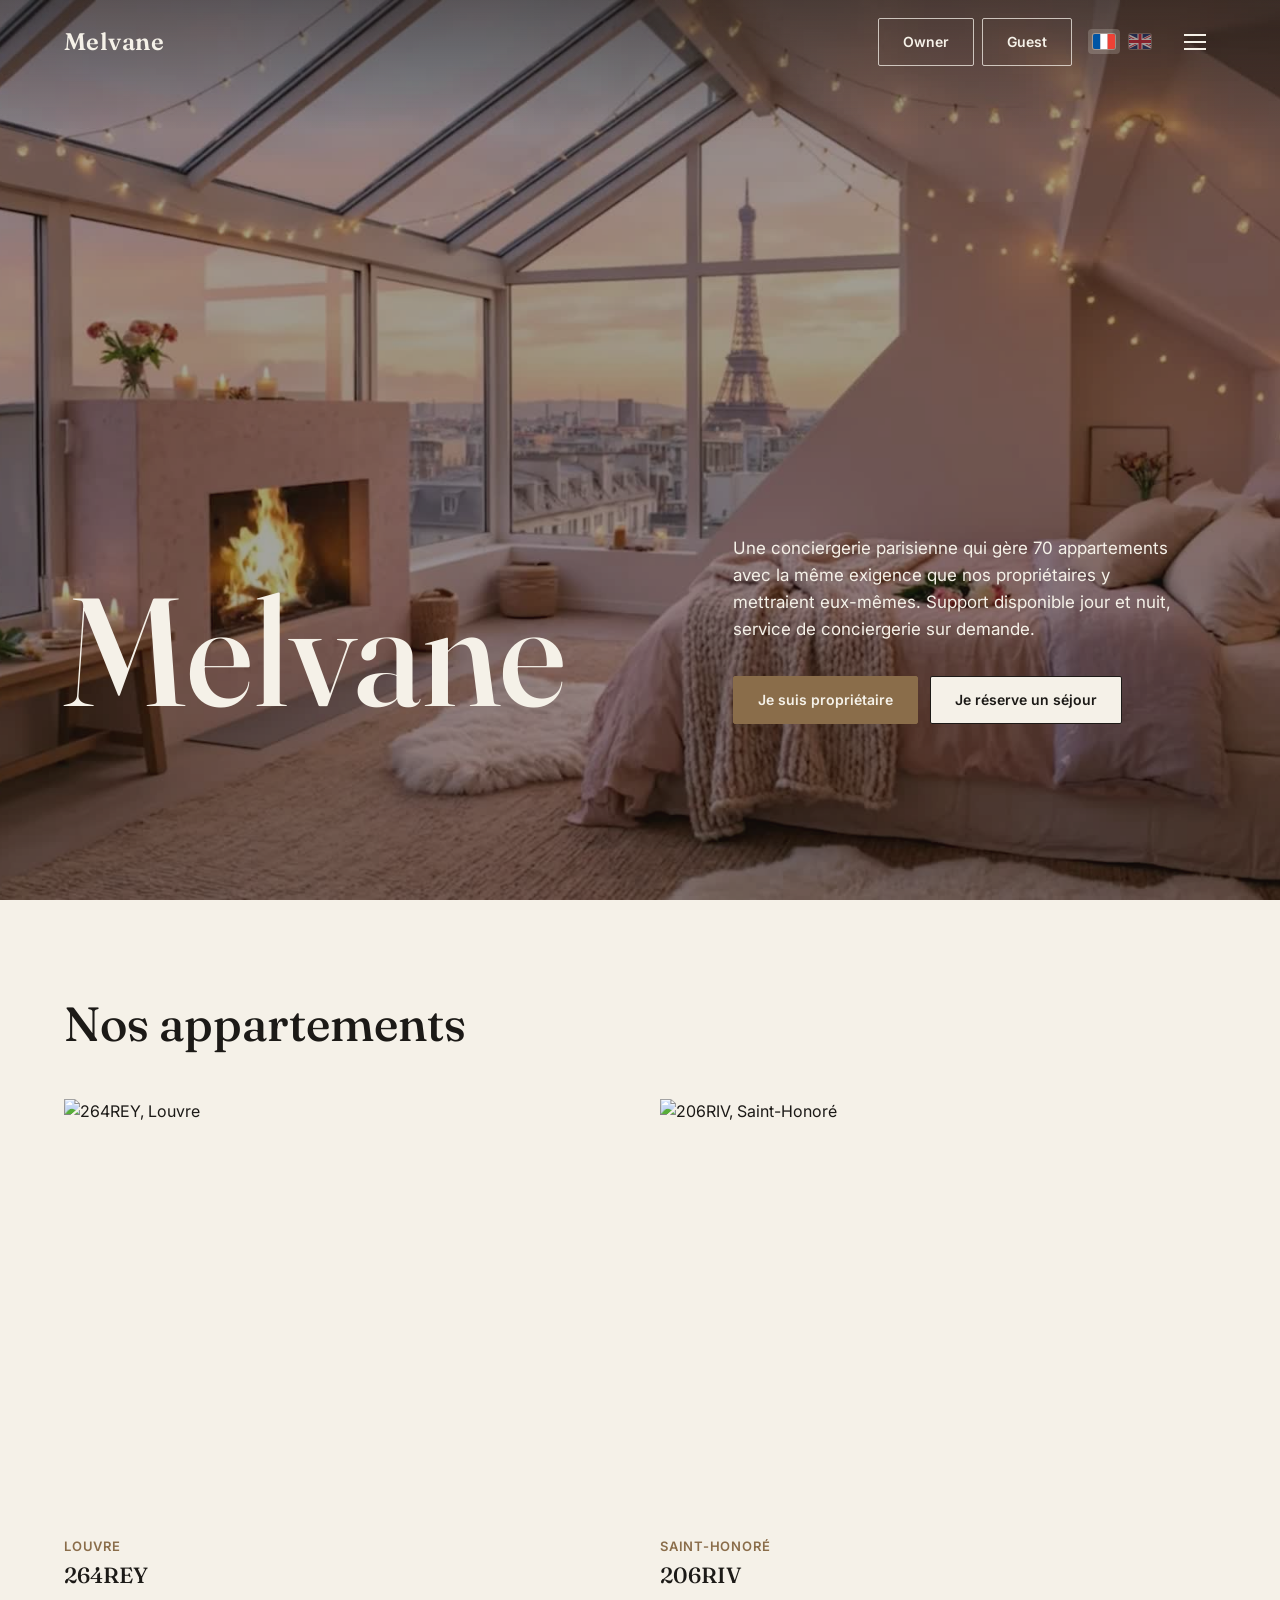
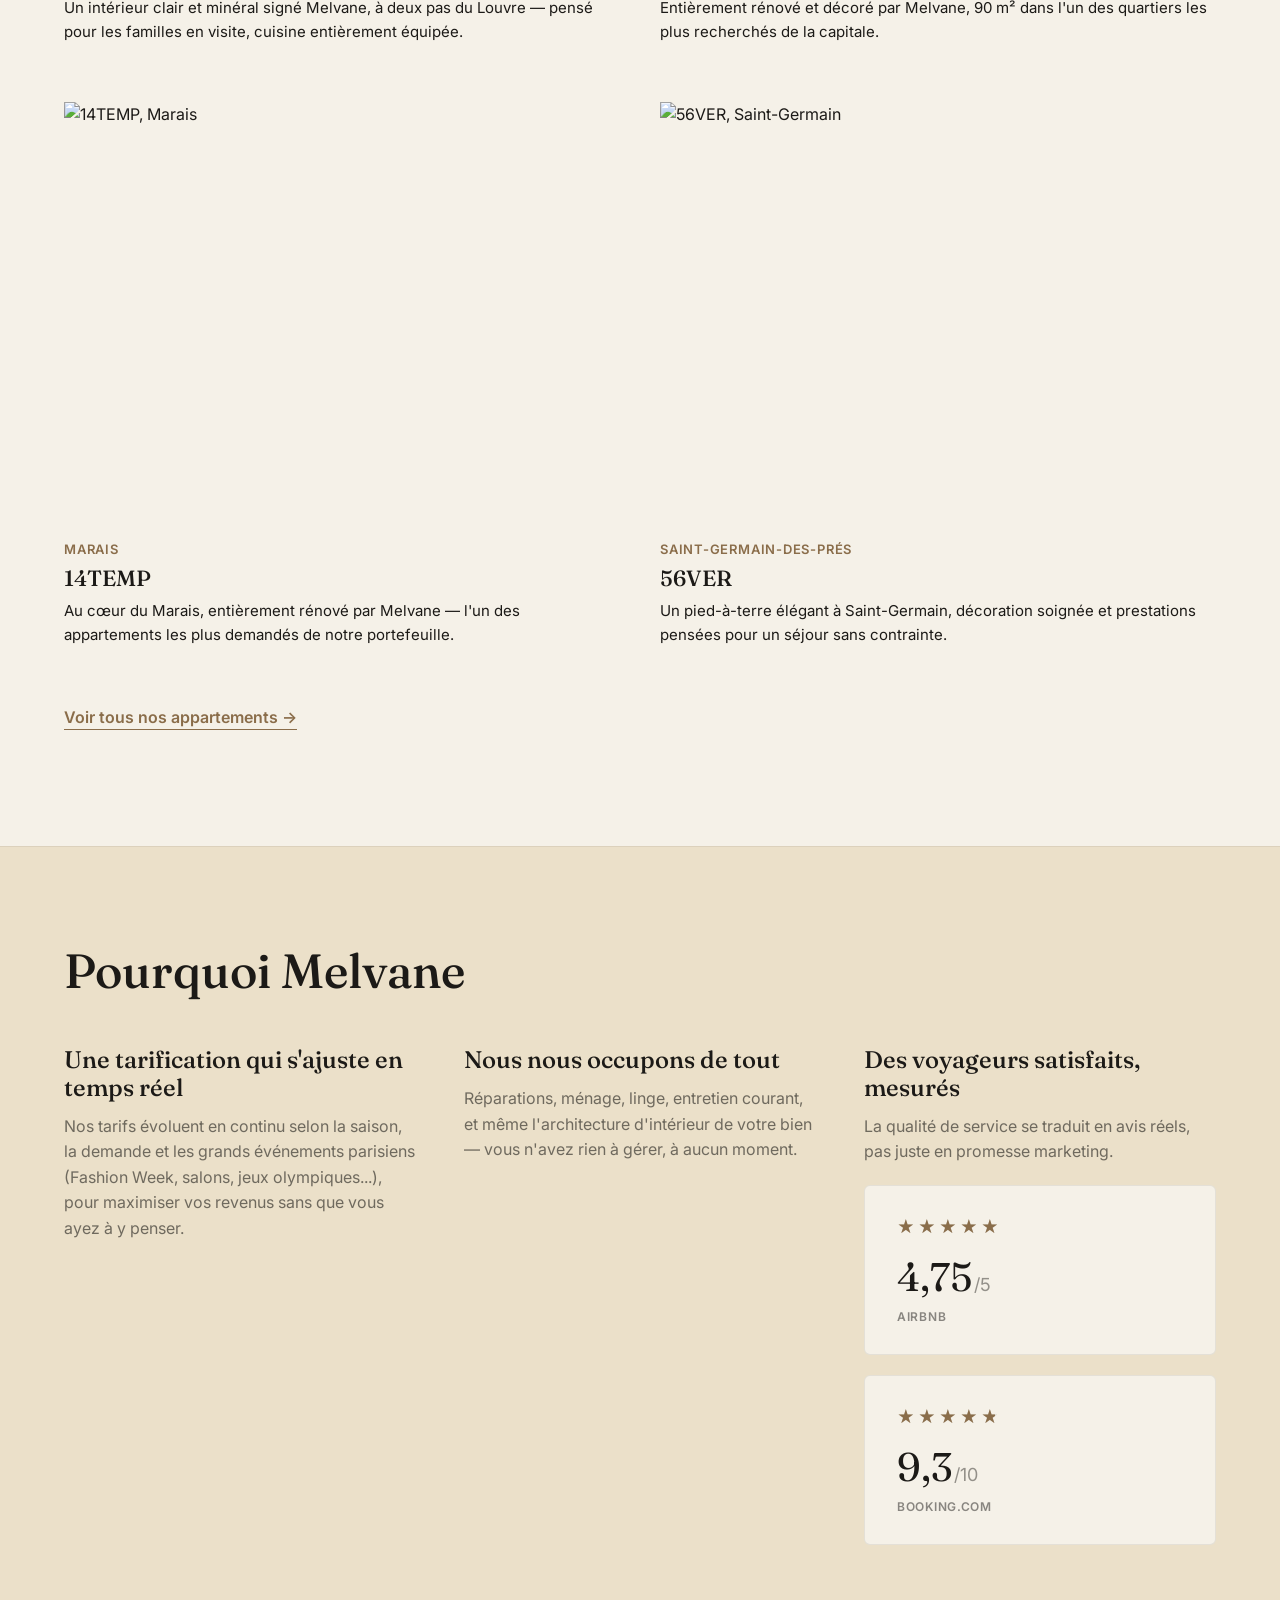
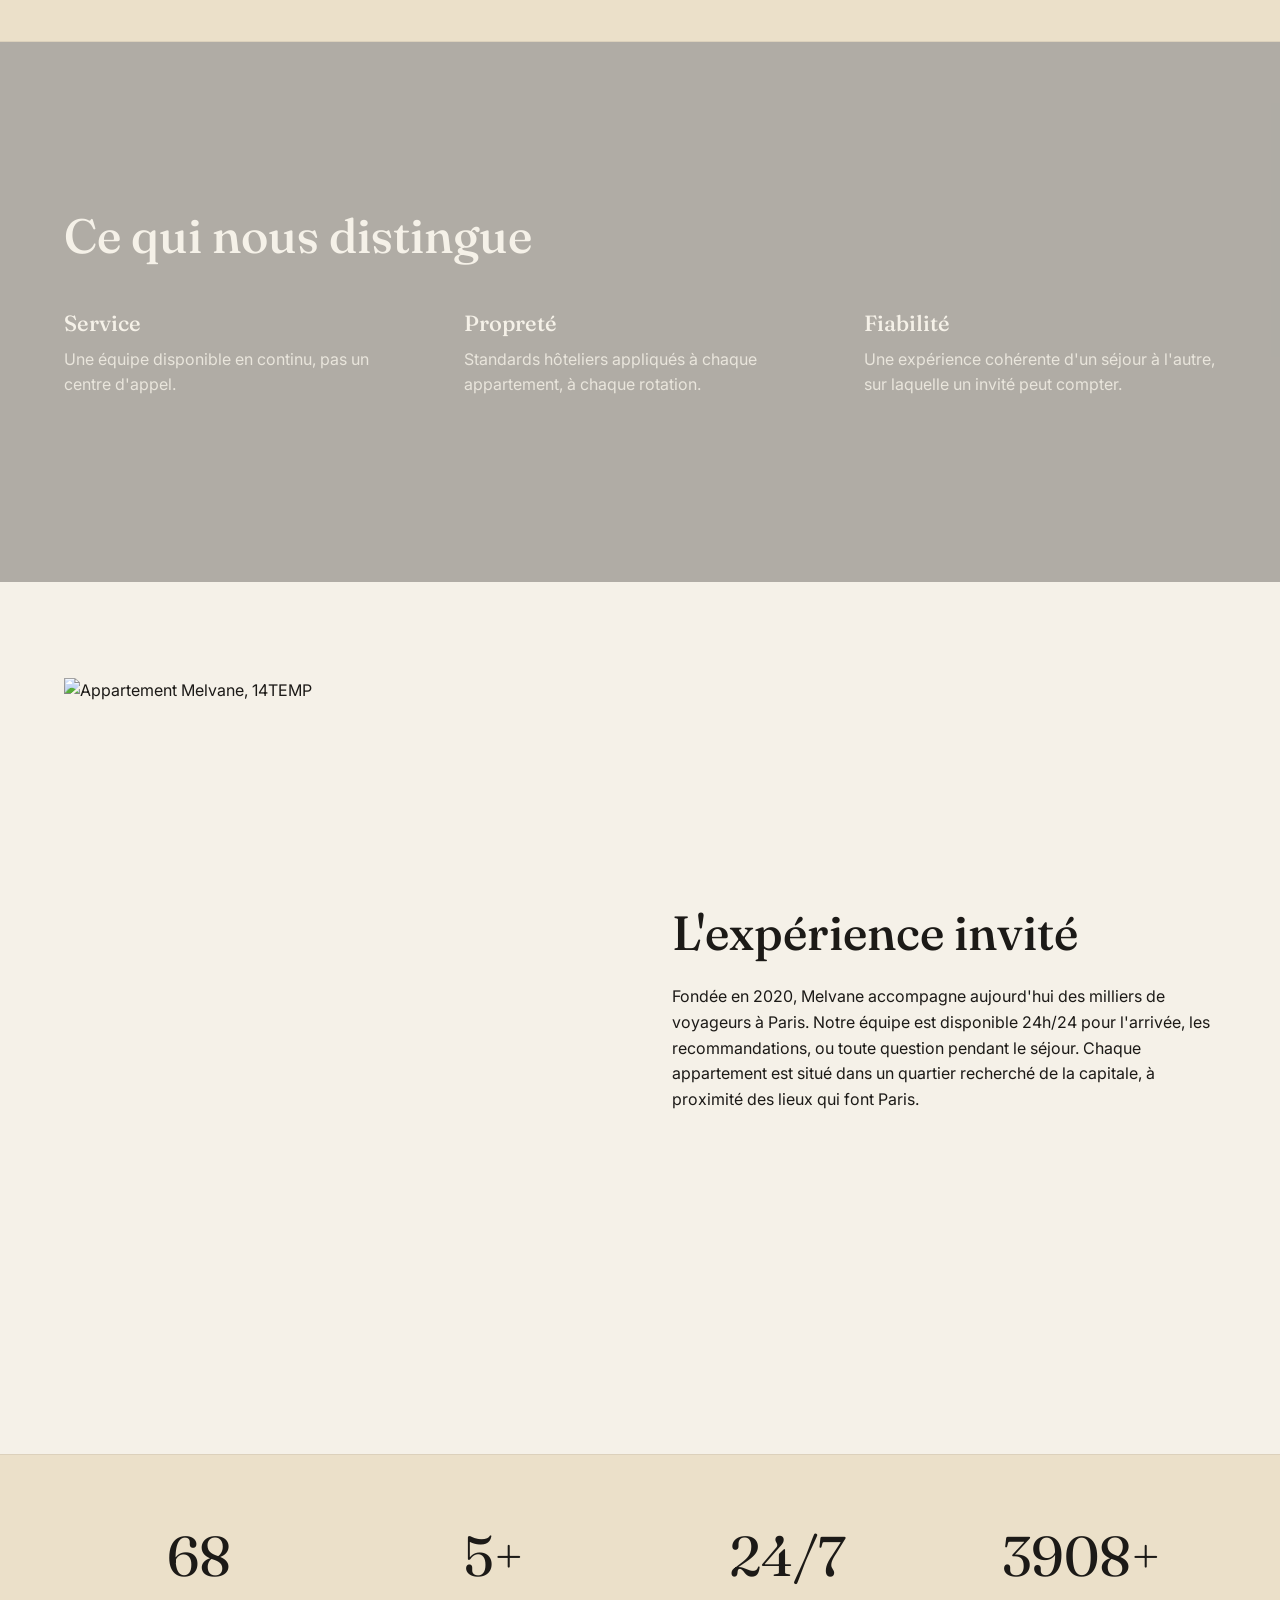
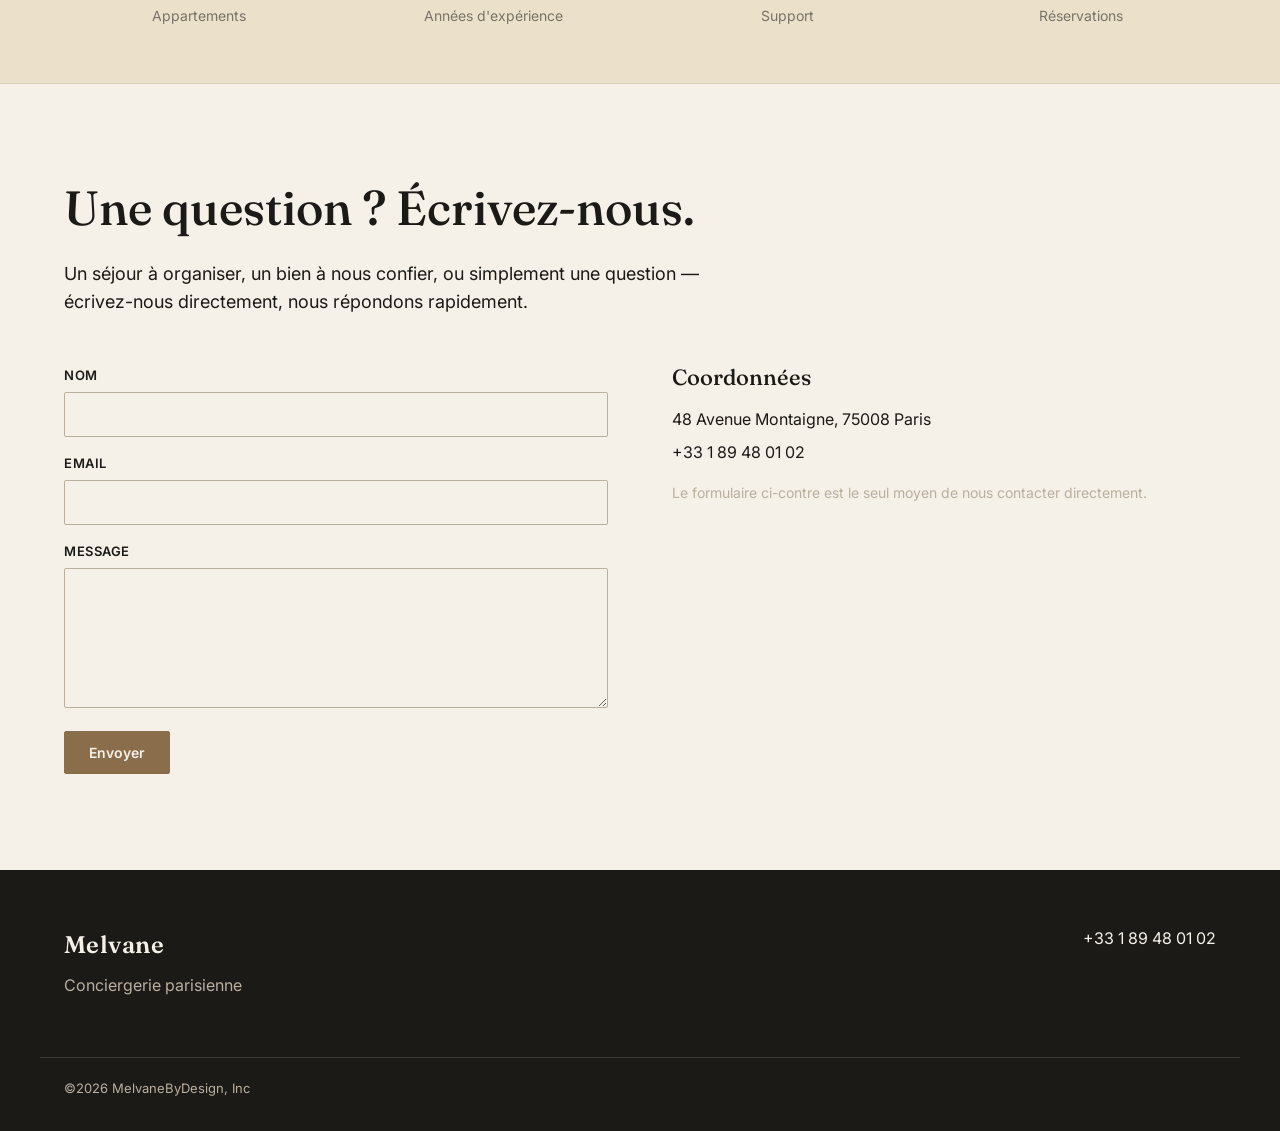
==== commit daaf7473: "Calendrier du widget : ne plus être rogné par le bas du hero Depuis que le widget est dans le hero v" ====
--- a/index.html
+++ b/index.html
@@ -5,7 +5,7 @@
 <meta name="viewport" content="width=device-width, initial-scale=1.0">
 <title>Melvane — Conciergerie parisienne</title>
 <meta name="description" content="Melvane gère 70 appartements à Paris avec l'exigence d'un propriétaire. Support 24/7, service de conciergerie sur demande.">
-<link rel="stylesheet" href="css/style.css?v=22">
+<link rel="stylesheet" href="css/style.css?v=23">
 </head>
 <body>
 
--- a/css/style.css
+++ b/css/style.css
@@ -1135,7 +1135,8 @@
   display: flex;
   align-items: center;
   padding: 224px 0 140px;
-  overflow: hidden;
+  /* Pas d'overflow:hidden ici : le calendrier du widget s'ouvre vers le bas et
+     déborde du hero — c'est .hero-media qui rogne la vidéo (ci-dessous). */
   color: var(--on-dark);
 }
 
@@ -1143,6 +1144,7 @@
   position: absolute;
   inset: 0;
   z-index: 0;
+  overflow: hidden;
 }
 
 .page-hero.has-video .hero-media video {
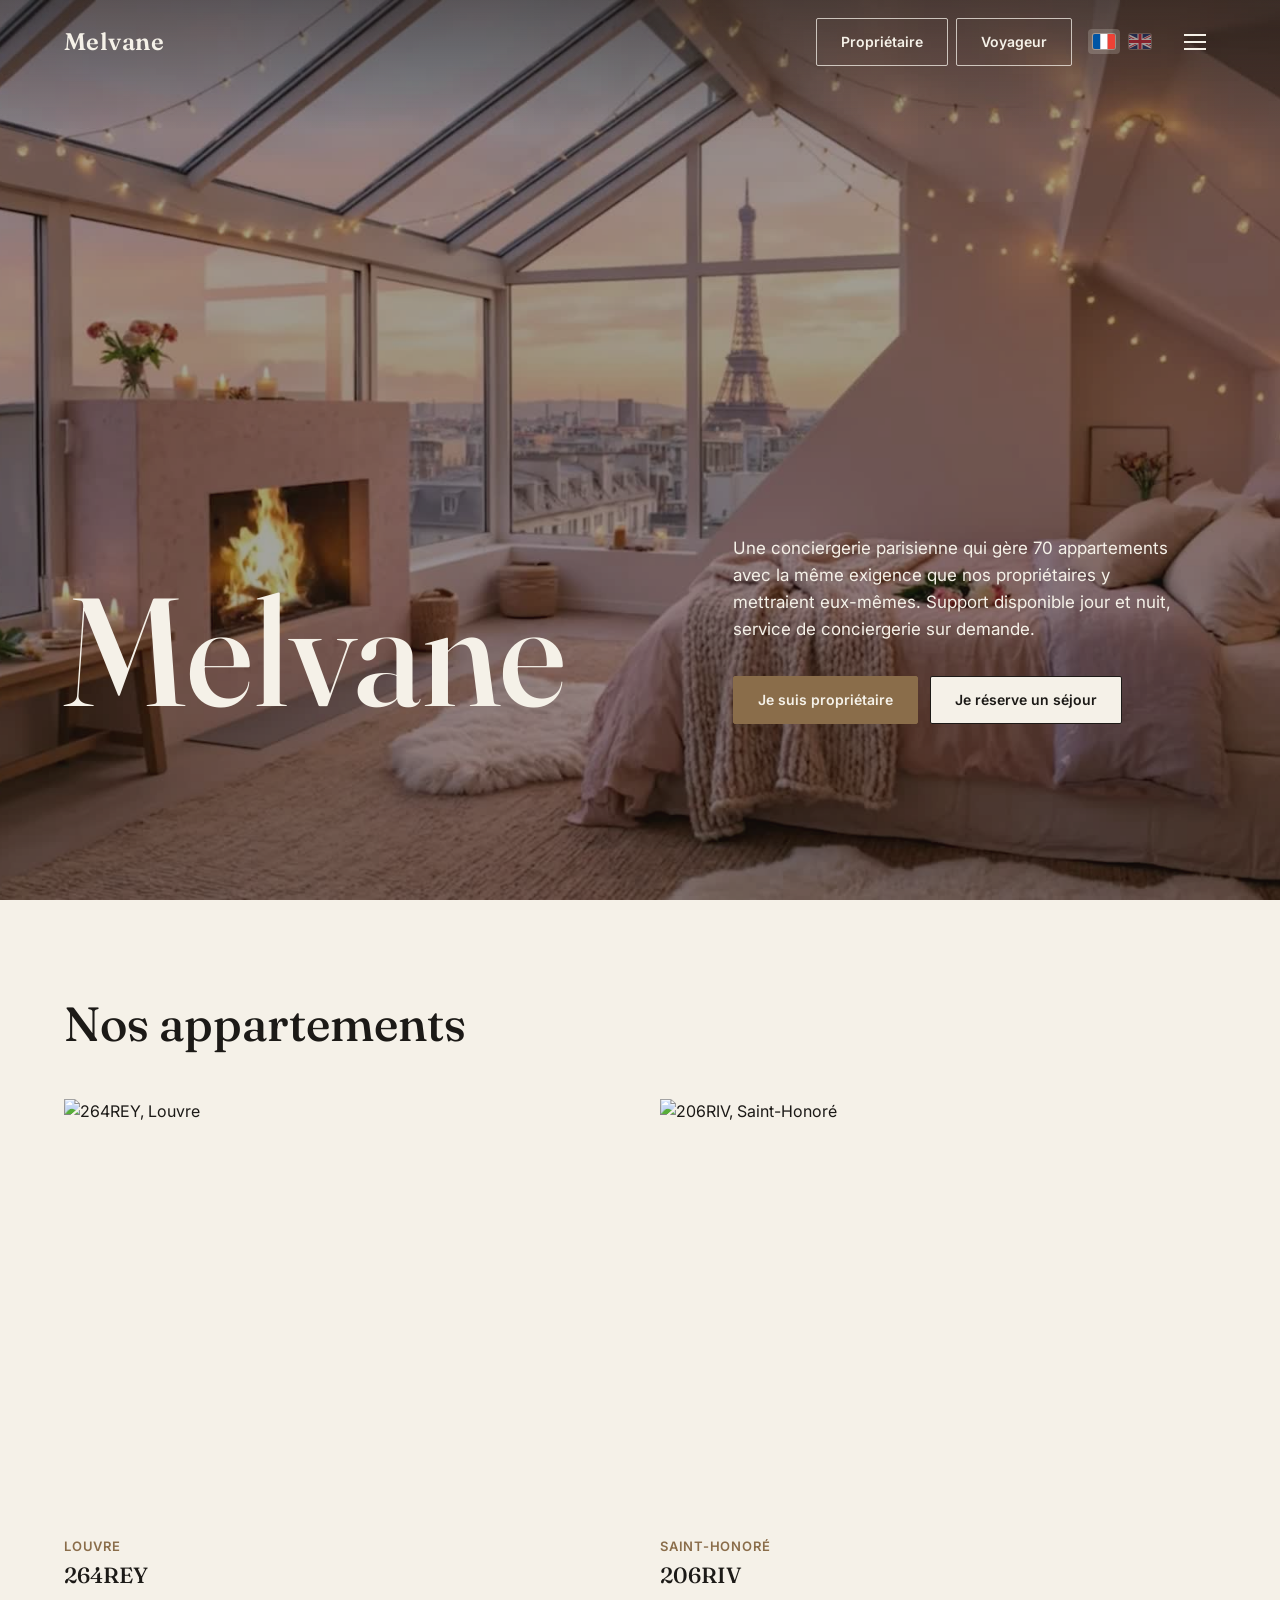
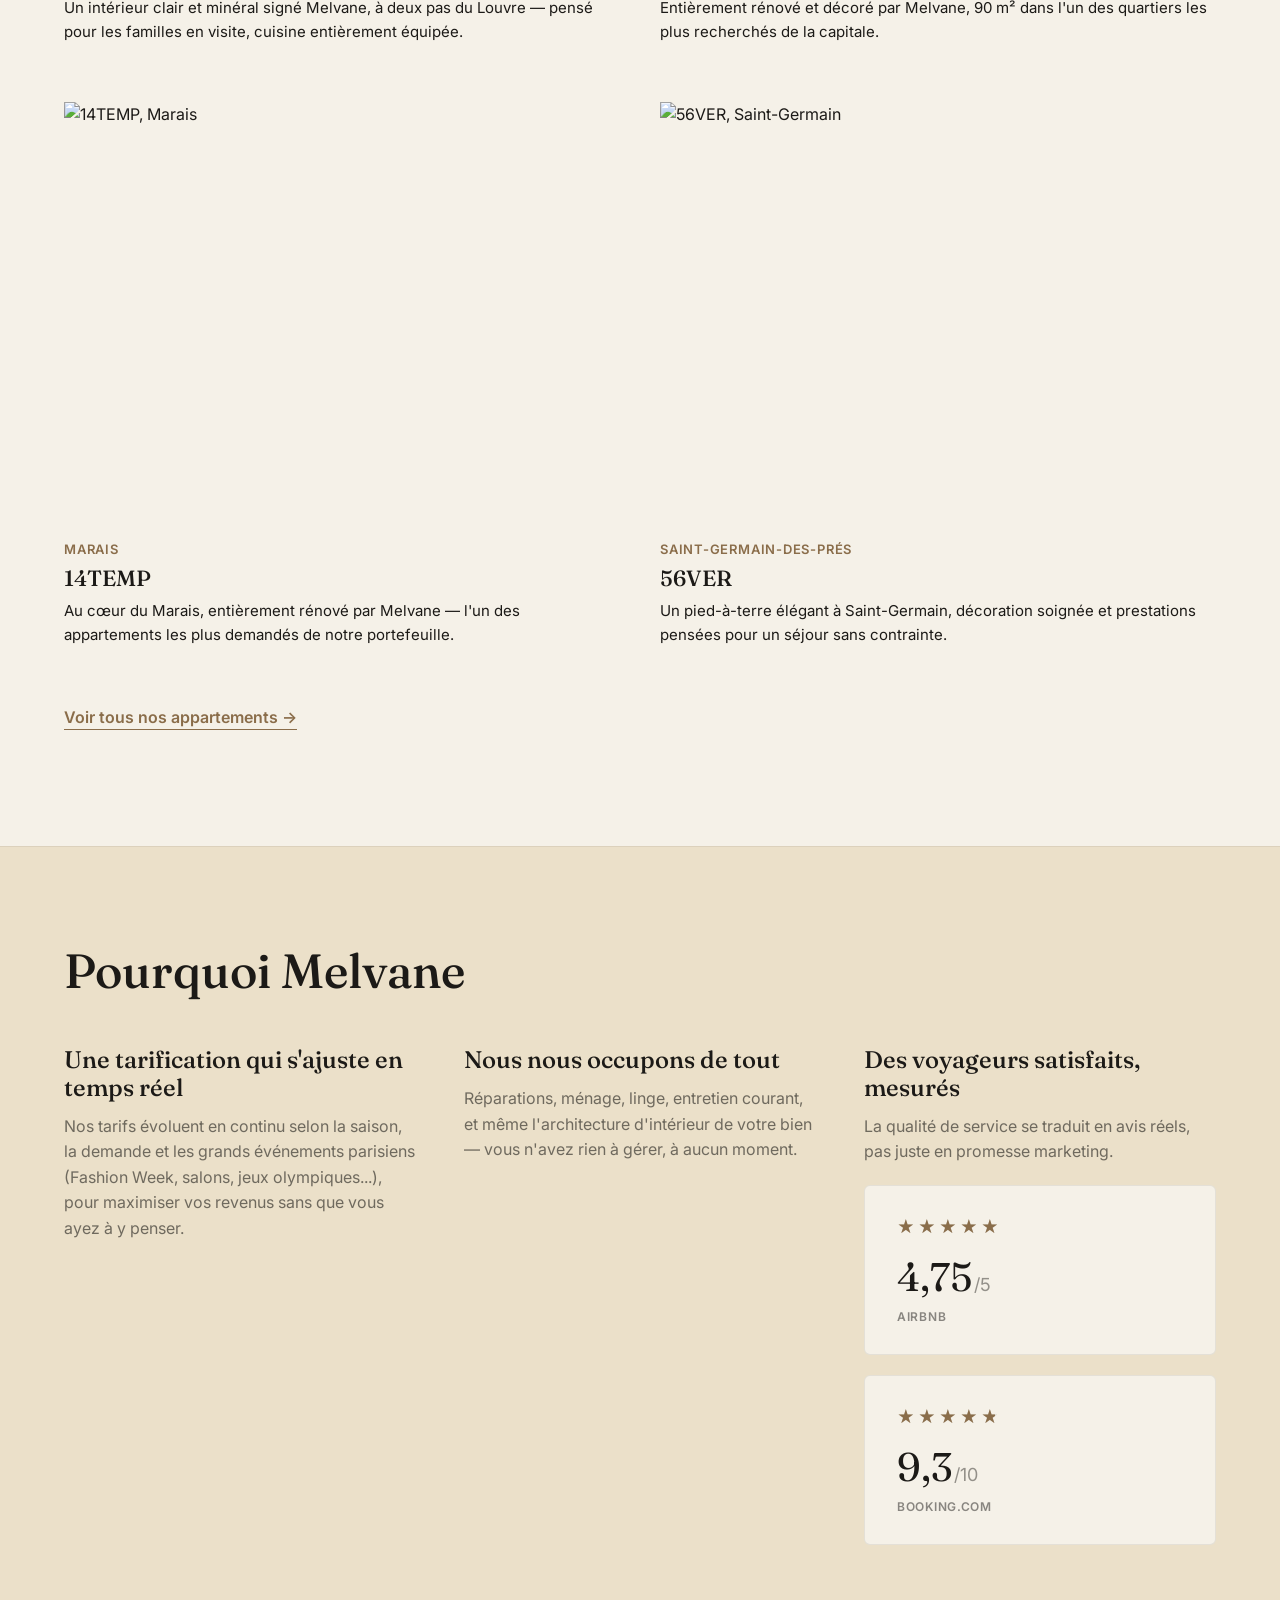
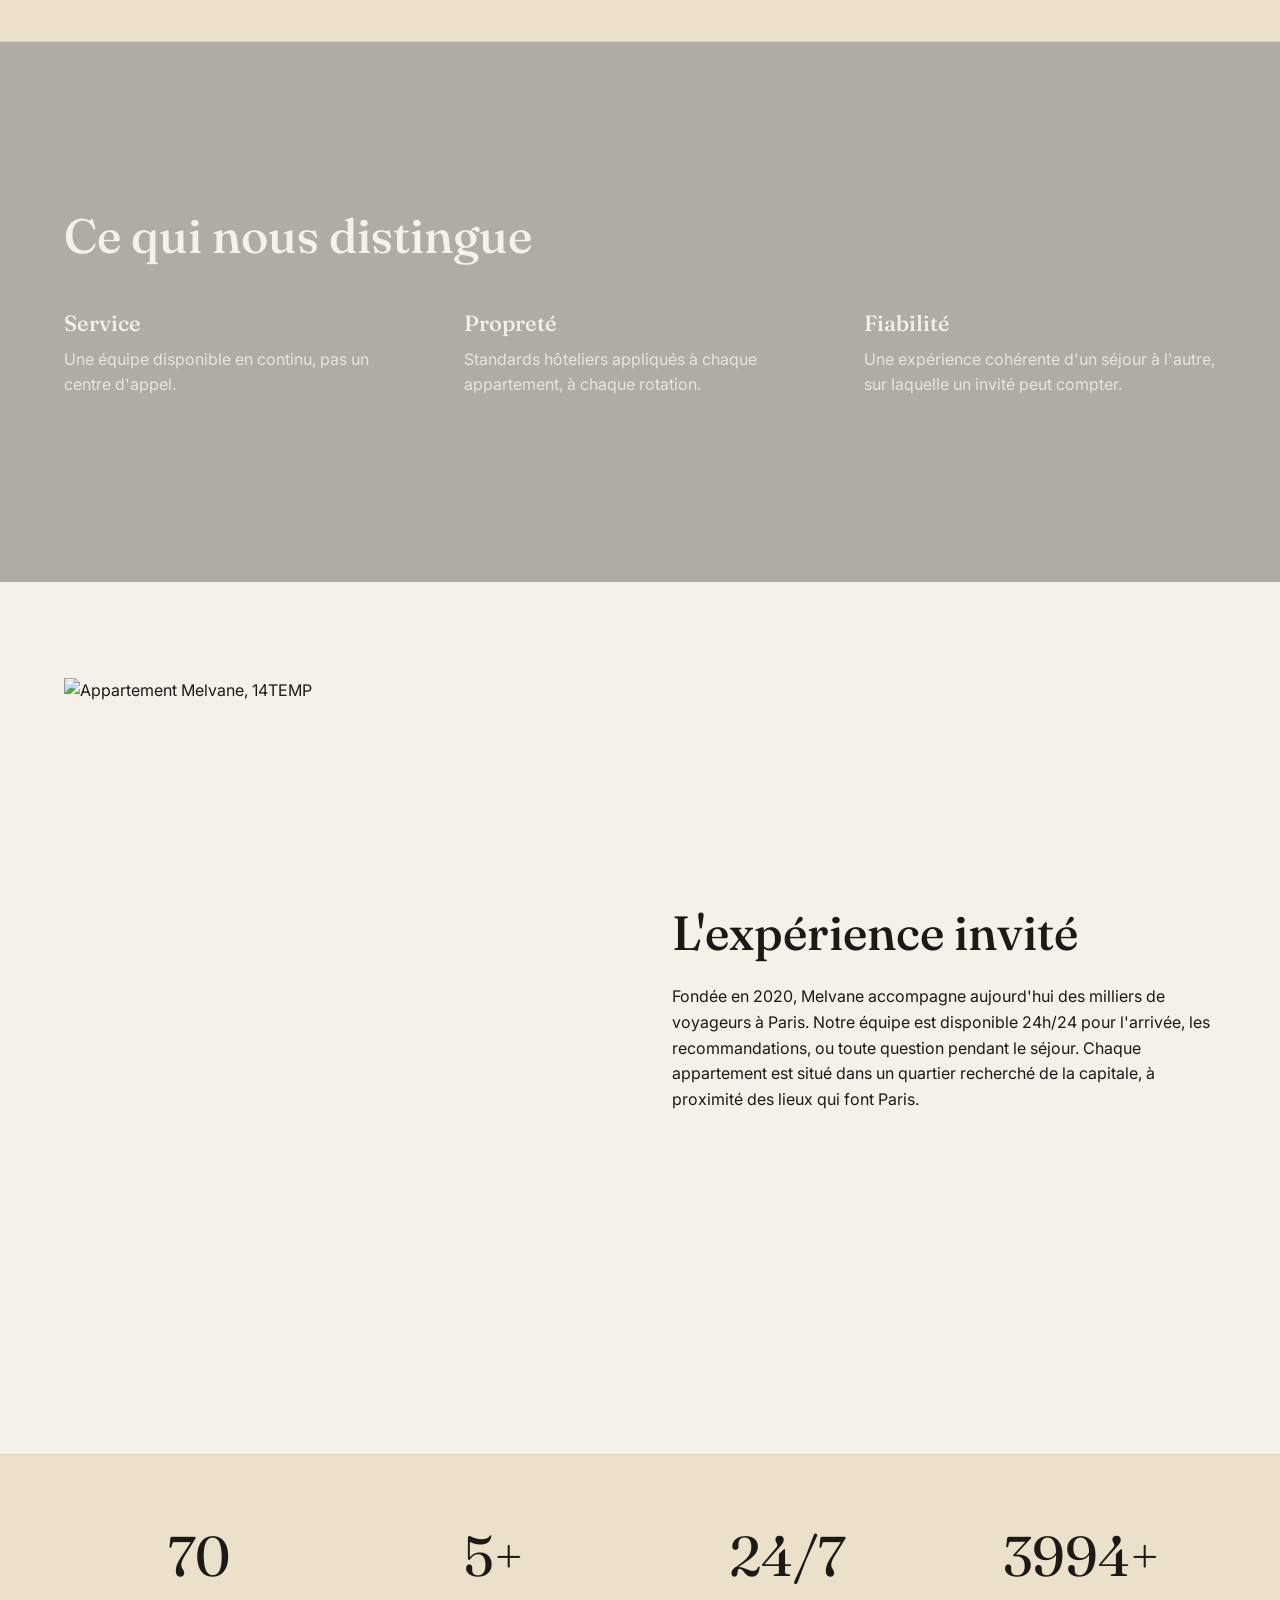
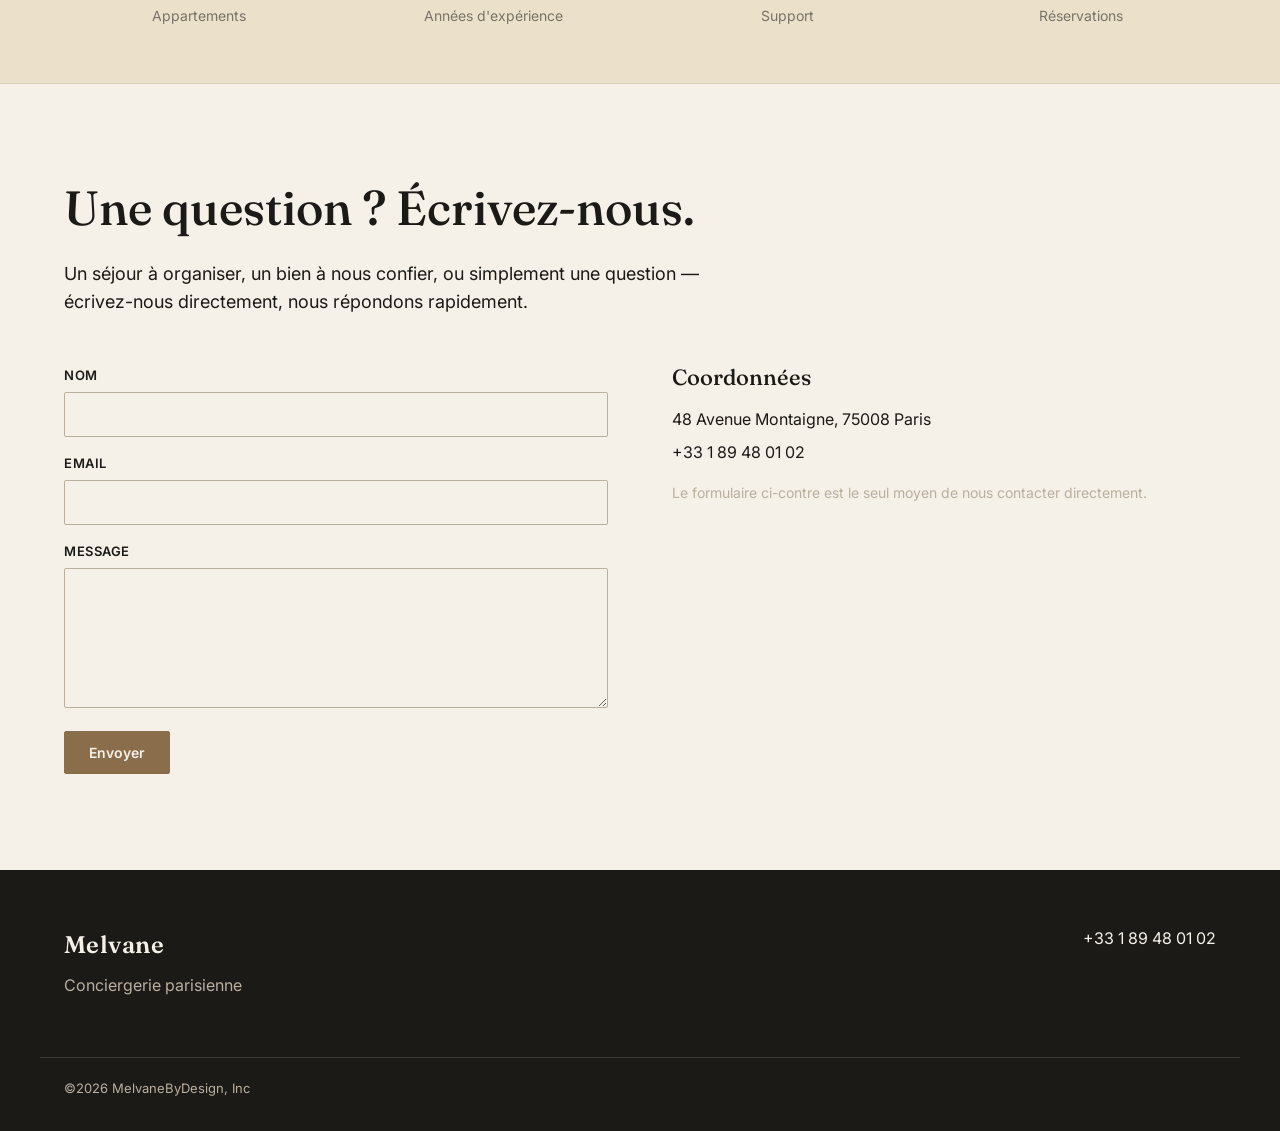
==== commit 048d3c4e: "Menu du haut en français : Owner/Guest deviennent Propriétaire/Voyageur En anglais, Owner et Guest s" ====
--- a/index.html
+++ b/index.html
@@ -14,8 +14,8 @@
     <a href="index.html" class="logo">Melvane</a>
     <div class="header-actions">
       <div class="nav-links">
-        <a href="owners.html" class="btn btn-outline">Owner</a>
-        <a href="guests.html" class="btn btn-outline">Guest</a>
+        <a href="owners.html" class="btn btn-outline">Propriétaire</a>
+        <a href="guests.html" class="btn btn-outline">Voyageur</a>
       </div>
       <div class="lang-switch" role="group" aria-label="Langue / Language">
         <button type="button" data-lang="fr" aria-label="Français" aria-pressed="true"><img src="media/flags/fr.svg" alt="" width="22" height="15"></button>
@@ -37,8 +37,8 @@
   <div class="mobile-menu-body">
     <nav>
       <a href="index.html">Accueil</a>
-      <a href="guests.html">Guest</a>
-      <a href="owners.html">Owner</a>
+      <a href="guests.html">Voyageur</a>
+      <a href="owners.html">Propriétaire</a>
       <a href="projects.html">Appartements</a>
       <a href="contact.html">Contact</a>
     </nav>
@@ -219,7 +219,7 @@
   </div>
 </footer>
 
-<script src="js/i18n.js?v=1"></script>
+<script src="js/i18n.js?v=2"></script>
 <script src="js/main.js?v=9"></script>
 </body>
 </html>
